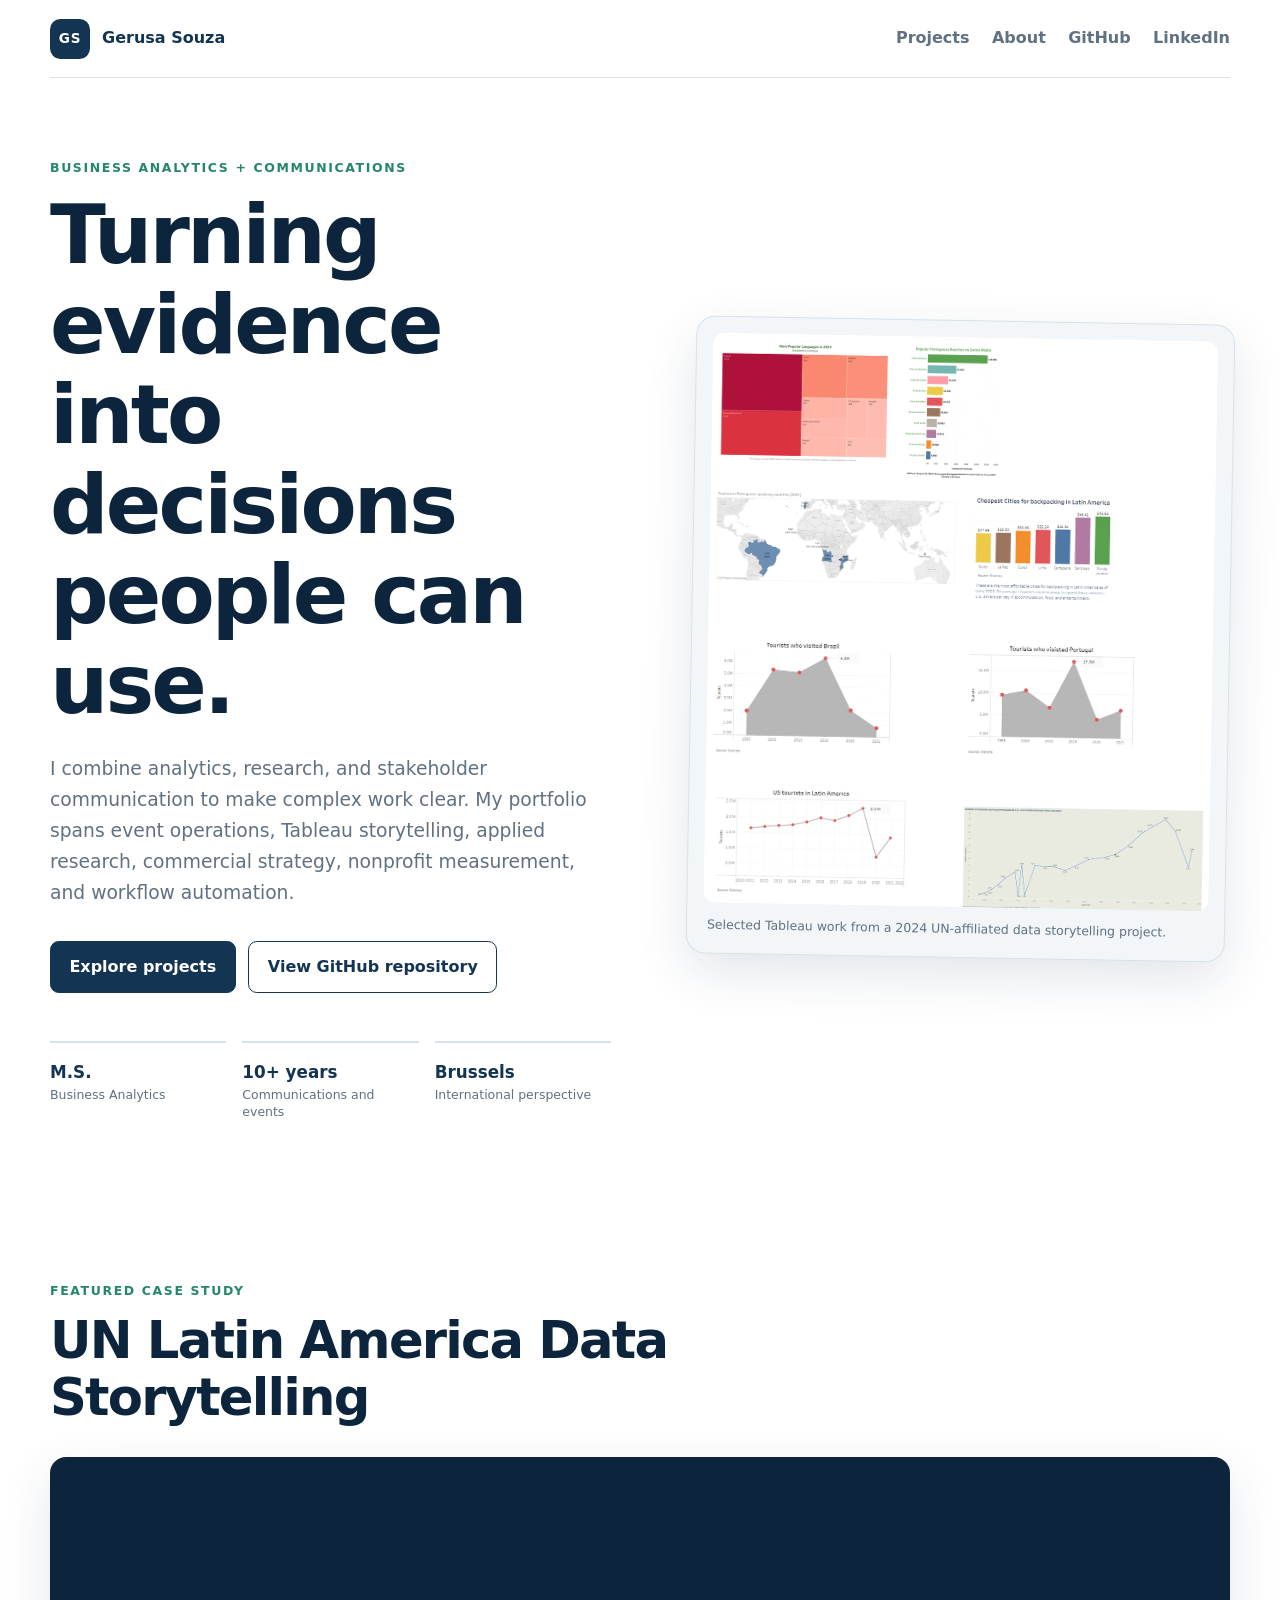
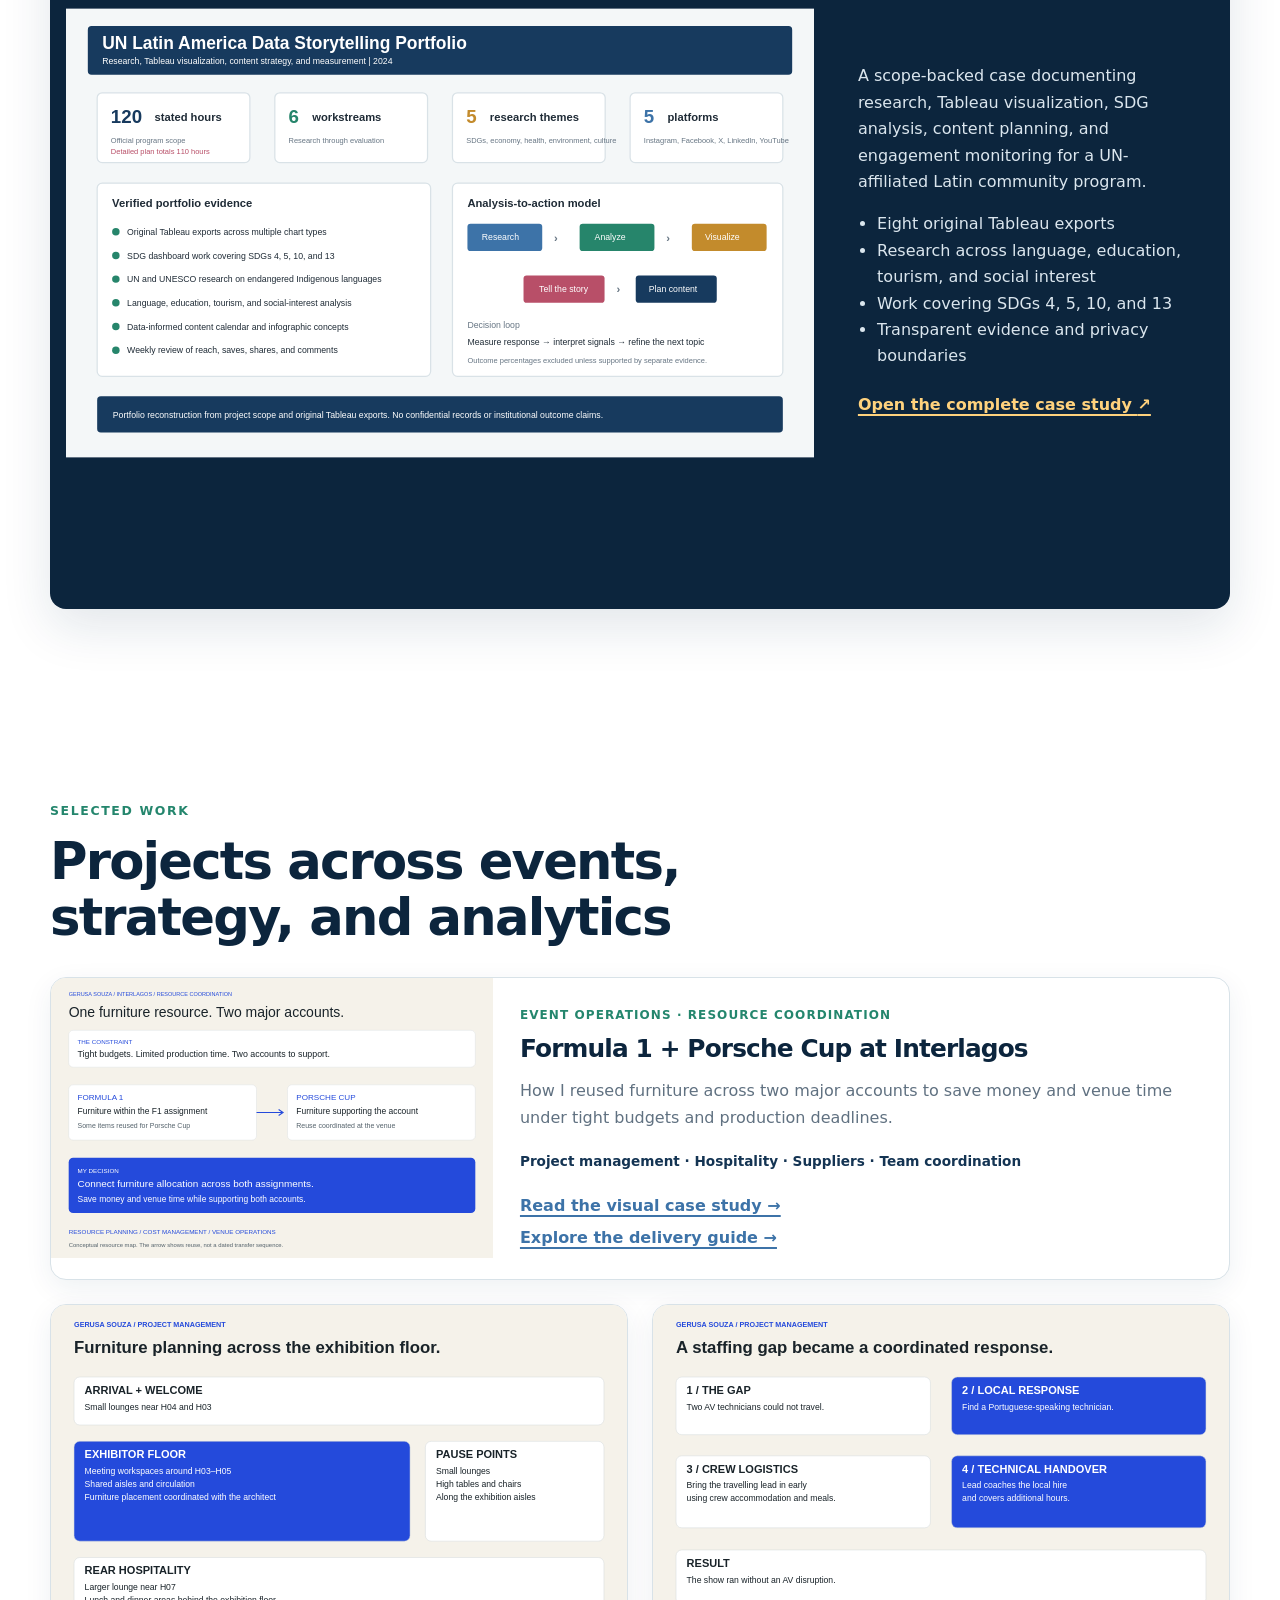
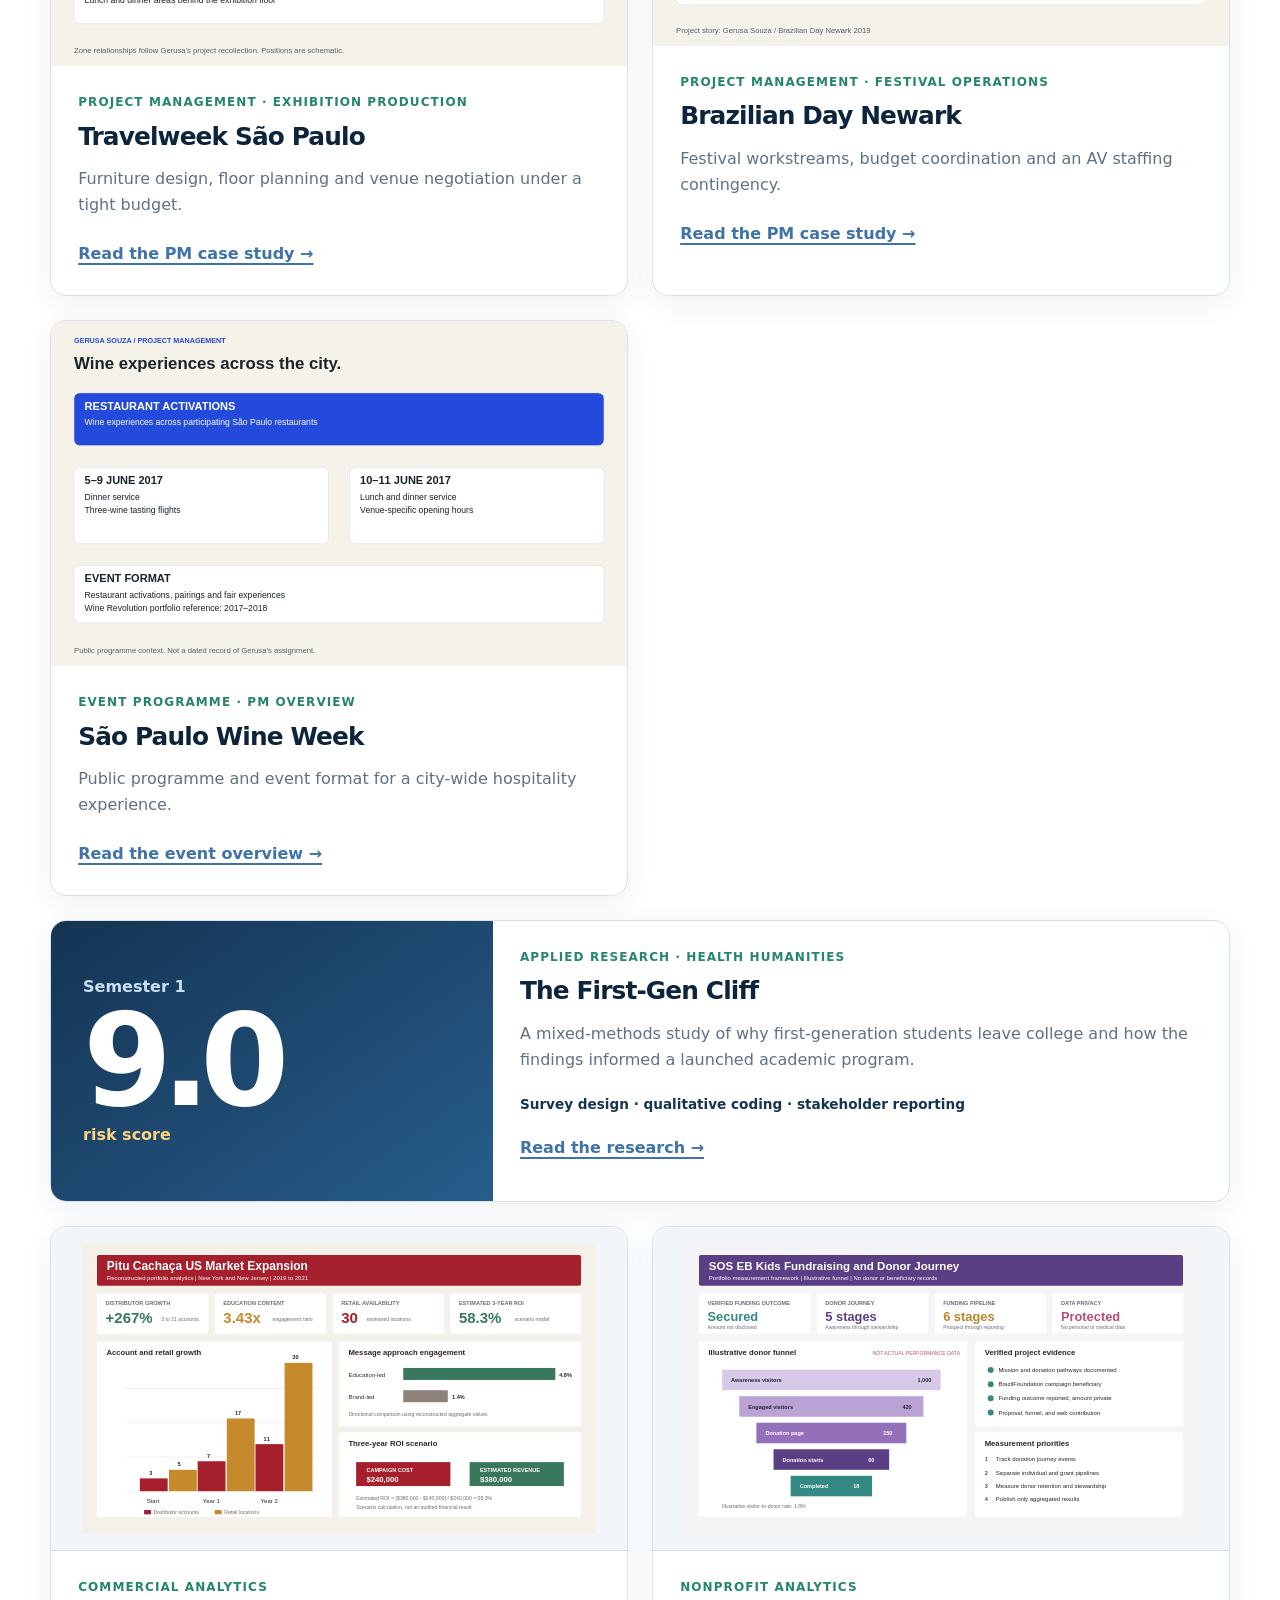
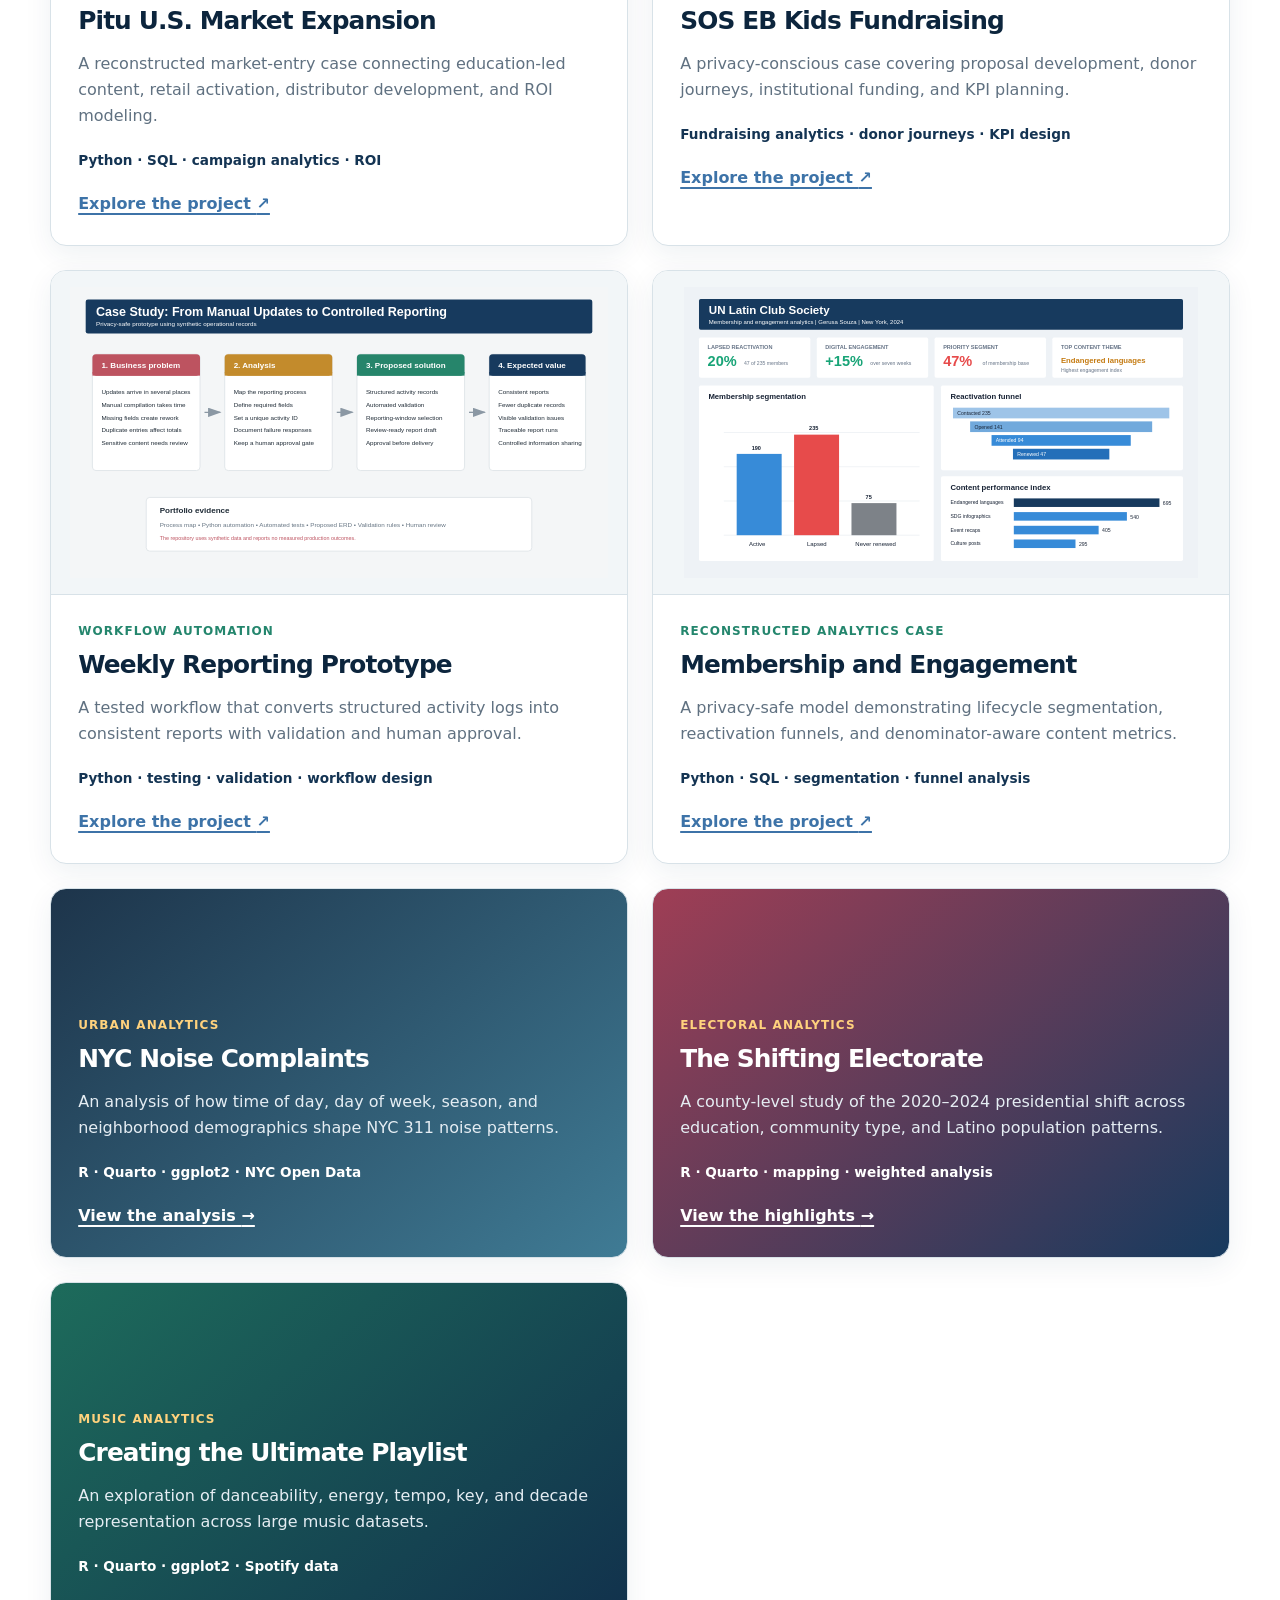
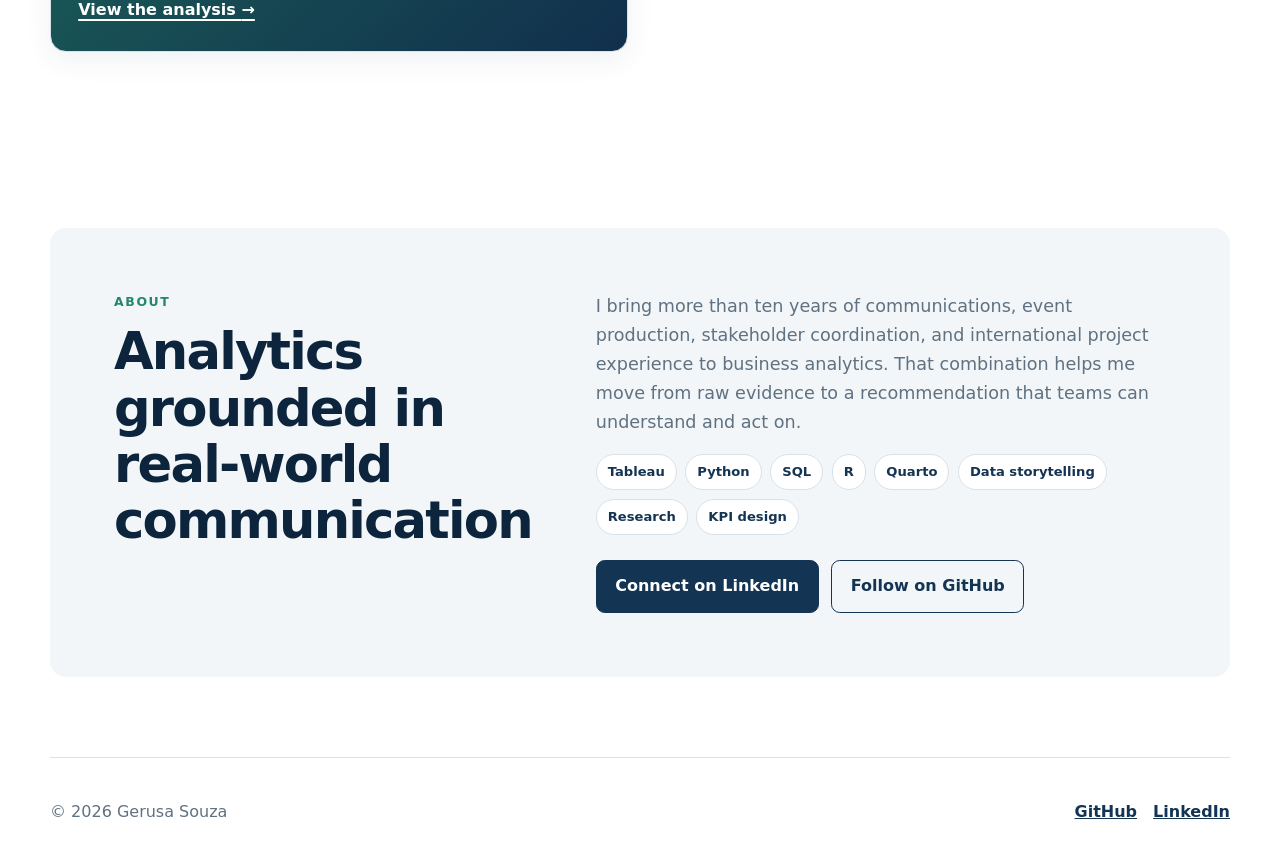
==== index.html @ 65557975 "Add Travelweek and Brazilian Day PM cases and Wine Week programme overview" ====
<!doctype html>
<html lang="en">
<head>
  <meta charset="utf-8">
  <meta name="viewport" content="width=device-width, initial-scale=1">
  <title>Gerusa Souza | Business Analytics Portfolio</title>
  <meta name="description" content="Gerusa Souza's portfolio of business analytics, Tableau, research, data storytelling, and workflow automation projects.">
  <meta property="og:type" content="website">
  <meta property="og:title" content="Gerusa Souza | Business Analytics Portfolio">
  <meta property="og:description" content="Business analytics, Tableau, research, data storytelling, and workflow automation projects.">
  <meta property="og:url" content="https://lamariah.github.io/STUDIES_AND_RESEARCH/">
  <meta property="og:image" content="https://lamariah.github.io/STUDIES_AND_RESEARCH/projects/un-data-storytelling-content-strategy/assets/tableau-work-gallery.png">
  <meta property="og:image:alt" content="A gallery of Tableau visualizations from Gerusa Souza's portfolio">
  <meta name="twitter:card" content="summary_large_image">
  <meta name="twitter:title" content="Gerusa Souza | Business Analytics Portfolio">
  <meta name="twitter:description" content="Business analytics, Tableau, research, data storytelling, and workflow automation projects.">
  <meta name="twitter:image" content="https://lamariah.github.io/STUDIES_AND_RESEARCH/projects/un-data-storytelling-content-strategy/assets/tableau-work-gallery.png">
  <link rel="canonical" href="https://lamariah.github.io/STUDIES_AND_RESEARCH/">
  <link rel="icon" type="image/svg+xml" href="data:image/svg+xml,%3Csvg xmlns='http://www.w3.org/2000/svg' viewBox='0 0 64 64'%3E%3Crect width='64' height='64' rx='12' fill='%2317395c'/%3E%3Cpath d='M16 43V29h8v14zm12 0V20h8v23zm12 0V12h8v31z' fill='%23f1b24a'/%3E%3C/svg%3E">
  <link rel="stylesheet" href="portfolio.css">
</head>
<body>
  <a class="skip-link" href="#projects">Skip to projects</a>
  <header class="site-header">
    <a class="brand" href="#top" aria-label="Gerusa Souza portfolio home"><span class="brand-mark" aria-hidden="true">GS</span><span>Gerusa Souza</span></a>
    <nav aria-label="Primary navigation">
      <a href="#projects">Projects</a><a href="#about">About</a>
      <a href="https://github.com/LaMariah" target="_blank" rel="noreferrer">GitHub</a>
      <a href="https://www.linkedin.com/in/gms123456/" target="_blank" rel="noreferrer">LinkedIn</a>
    </nav>
  </header>

  <main id="top">
    <section class="hero" aria-labelledby="hero-title">
      <div class="hero-copy">
        <p class="eyebrow">Business analytics + communications</p>
        <h1 id="hero-title">Turning evidence into decisions people can use.</h1>
        <p class="hero-intro">I combine analytics, research, and stakeholder communication to make complex work clear. My portfolio spans event operations, Tableau storytelling, applied research, commercial strategy, nonprofit measurement, and workflow automation.</p>
        <div class="actions">
          <a class="button button-primary" href="#projects">Explore projects</a>
          <a class="button button-secondary" href="https://github.com/LaMariah/STUDIES_AND_RESEARCH" target="_blank" rel="noreferrer">View GitHub repository</a>
        </div>
        <ul class="quick-facts" aria-label="Professional summary">
          <li><strong>M.S.</strong><span>Business Analytics</span></li>
          <li><strong>10+ years</strong><span>Communications and events</span></li>
          <li><strong>Brussels</strong><span>International perspective</span></li>
        </ul>
      </div>
      <figure class="hero-visual">
        <img src="projects/un-data-storytelling-content-strategy/assets/tableau-work-gallery.png" alt="Gallery of Tableau visualizations covering language, tourism, education, and social media" width="1184" height="1393">
        <figcaption>Selected Tableau work from a 2024 UN-affiliated data storytelling project.</figcaption>
      </figure>
    </section>

    <section class="featured" aria-labelledby="featured-title">
      <div class="section-heading"><p class="eyebrow">Featured case study</p><h2 id="featured-title">UN Latin America Data Storytelling</h2></div>
      <div class="featured-grid">
        <img src="projects/un-data-storytelling-content-strategy/assets/project-evidence-dashboard.svg" alt="Evidence dashboard for the UN Latin America data storytelling portfolio" width="1200" height="720">
        <div class="featured-copy">
          <p>A scope-backed case documenting research, Tableau visualization, SDG analysis, content planning, and engagement monitoring for a UN-affiliated Latin community program.</p>
          <ul><li>Eight original Tableau exports</li><li>Research across language, education, tourism, and social interest</li><li>Work covering SDGs 4, 5, 10, and 13</li><li>Transparent evidence and privacy boundaries</li></ul>
          <a class="text-link" href="https://github.com/LaMariah/STUDIES_AND_RESEARCH/tree/main/projects/un-data-storytelling-content-strategy" target="_blank" rel="noreferrer">Open the complete case study <span aria-hidden="true">↗</span></a>
        </div>
      </div>
    </section>

    <section id="projects" class="projects" aria-labelledby="projects-title">
      <div class="section-heading"><p class="eyebrow">Selected work</p><h2 id="projects-title">Projects across events, strategy, and analytics</h2></div>
      <div class="project-grid">
        <article class="project-card project-card-wide">
          <a href="projects/interlagos-event-operations/" aria-label="Read the Interlagos Formula 1 and Porsche Cup case study"><img style="display:block;width:100%;height:auto" src="projects/interlagos-event-operations/visuals/04-furniture-reuse.svg" alt="Furniture reuse across Formula 1 and Porsche Cup accounts" width="1200" height="760" loading="lazy"></a>
          <div class="project-content"><p class="project-type">Event operations · Resource coordination</p><h3>Formula 1 + Porsche Cup at Interlagos</h3><p>How I reused furniture across two major accounts to save money and venue time under tight budgets and production deadlines.</p><p class="project-tools">Project management · Hospitality · Suppliers · Team coordination</p><a class="text-link" href="projects/interlagos-event-operations/">Read the visual case study →</a><br><a class="text-link" href="projects/interlagos-event-operations/resources.html">Explore the delivery guide →</a></div>
        </article>

<article class="project-card"><a href="projects/travelweek-sao-paulo/"><img style="display:block;width:100%;height:auto" src="projects/travelweek-sao-paulo/visuals/floor-zones.svg" alt="Travelweek São Paulo project overview" width="1200" height="800" loading="lazy"></a><div class="project-content"><p class="project-type">Project management · Exhibition production</p><h3>Travelweek São Paulo</h3><p>Furniture design, floor planning and venue negotiation under a tight budget.</p><a class="text-link" href="projects/travelweek-sao-paulo/">Read the PM case study →</a></div></article><article class="project-card"><a href="projects/brazilian-day-newark/"><img style="display:block;width:100%;height:auto" src="projects/brazilian-day-newark/visuals/av-contingency.svg" alt="Brazilian Day Newark project overview" width="1200" height="800" loading="lazy"></a><div class="project-content"><p class="project-type">Project management · Festival operations</p><h3>Brazilian Day Newark</h3><p>Festival workstreams, budget coordination and an AV staffing contingency.</p><a class="text-link" href="projects/brazilian-day-newark/">Read the PM case study →</a></div></article><article class="project-card"><a href="projects/sao-paulo-wine-week/"><img style="display:block;width:100%;height:auto" src="projects/sao-paulo-wine-week/visuals/programme.svg" alt="São Paulo Wine Week project overview" width="1200" height="800" loading="lazy"></a><div class="project-content"><p class="project-type">Event programme · PM overview</p><h3>São Paulo Wine Week</h3><p>Public programme and event format for a city-wide hospitality experience.</p><a class="text-link" href="projects/sao-paulo-wine-week/">Read the event overview →</a></div></article>
        <article class="project-card project-card-wide">
          <div class="project-visual visual-first-gen" aria-hidden="true"><span>Semester 1</span><strong>9.0</strong><small>risk score</small></div>
          <div class="project-content"><p class="project-type">Applied research · Health humanities</p><h3>The First-Gen Cliff</h3><p>A mixed-methods study of why first-generation students leave college and how the findings informed a launched academic program.</p><p class="project-tools">Survey design · qualitative coding · stakeholder reporting</p><a class="text-link" href="laguardia.html">Read the research <span aria-hidden="true">→</span></a></div>
        </article>

        <article class="project-card">
          <img src="projects/pitu-market-expansion-analytics/assets/pitu-market-expansion-dashboard.svg" alt="Pitu market expansion analytics dashboard" width="1200" height="680" loading="lazy">
          <div class="project-content"><p class="project-type">Commercial analytics</p><h3>Pitu U.S. Market Expansion</h3><p>A reconstructed market-entry case connecting education-led content, retail activation, distributor development, and ROI modeling.</p><p class="project-tools">Python · SQL · campaign analytics · ROI</p><a class="text-link" href="https://github.com/LaMariah/STUDIES_AND_RESEARCH/tree/main/projects/pitu-market-expansion-analytics" target="_blank" rel="noreferrer">Explore the project <span aria-hidden="true">↗</span></a></div>
        </article>

        <article class="project-card">
          <img src="projects/sos-eb-kids-fundraising-analytics/assets/sos-eb-kids-fundraising-dashboard.svg" alt="SOS EB Kids fundraising and donor journey dashboard" width="1200" height="680" loading="lazy">
          <div class="project-content"><p class="project-type">Nonprofit analytics</p><h3>SOS EB Kids Fundraising</h3><p>A privacy-conscious case covering proposal development, donor journeys, institutional funding, and KPI planning.</p><p class="project-tools">Fundraising analytics · donor journeys · KPI design</p><a class="text-link" href="https://github.com/LaMariah/STUDIES_AND_RESEARCH/tree/main/projects/sos-eb-kids-fundraising-analytics" target="_blank" rel="noreferrer">Explore the project <span aria-hidden="true">↗</span></a></div>
        </article>

        <article class="project-card">
          <img src="projects/weekly-report-automation/assets/case-study-overview.svg" alt="Weekly reporting automation case study overview" width="1200" height="650" loading="lazy">
          <div class="project-content"><p class="project-type">Workflow automation</p><h3>Weekly Reporting Prototype</h3><p>A tested workflow that converts structured activity logs into consistent reports with validation and human approval.</p><p class="project-tools">Python · testing · validation · workflow design</p><a class="text-link" href="https://github.com/LaMariah/STUDIES_AND_RESEARCH/tree/main/projects/weekly-report-automation" target="_blank" rel="noreferrer">Explore the project <span aria-hidden="true">↗</span></a></div>
        </article>

        <article class="project-card">
          <img src="projects/un-membership-analytics/assets/un-membership-dashboard.svg" alt="Illustrative UN Latin Club membership and engagement dashboard" width="1200" height="680" loading="lazy">
          <div class="project-content"><p class="project-type">Reconstructed analytics case</p><h3>Membership and Engagement</h3><p>A privacy-safe model demonstrating lifecycle segmentation, reactivation funnels, and denominator-aware content metrics.</p><p class="project-tools">Python · SQL · segmentation · funnel analysis</p><a class="text-link" href="https://github.com/LaMariah/STUDIES_AND_RESEARCH/tree/main/projects/un-membership-analytics" target="_blank" rel="noreferrer">Explore the project <span aria-hidden="true">↗</span></a></div>
        </article>

        <article class="project-card project-card-text visual-noise"><div class="project-content"><p class="project-type">Urban analytics</p><h3>NYC Noise Complaints</h3><p>An analysis of how time of day, day of week, season, and neighborhood demographics shape NYC 311 noise patterns.</p><p class="project-tools">R · Quarto · ggplot2 · NYC Open Data</p><a class="text-link" href="finalprojectpresent.html">View the analysis <span aria-hidden="true">→</span></a></div></article>
        <article class="project-card project-card-text visual-election"><div class="project-content"><p class="project-type">Electoral analytics</p><h3>The Shifting Electorate</h3><p>A county-level study of the 2020–2024 presidential shift across education, community type, and Latino population patterns.</p><p class="project-tools">R · Quarto · mapping · weighted analysis</p><a class="text-link" href="mp04_highlights.html">View the highlights <span aria-hidden="true">→</span></a></div></article>
        <article class="project-card project-card-text visual-playlist"><div class="project-content"><p class="project-type">Music analytics</p><h3>Creating the Ultimate Playlist</h3><p>An exploration of danceability, energy, tempo, key, and decade representation across large music datasets.</p><p class="project-tools">R · Quarto · ggplot2 · Spotify data</p><a class="text-link" href="mp03.html">View the analysis <span aria-hidden="true">→</span></a></div></article>
      </div>
    </section>

    <section id="about" class="about" aria-labelledby="about-title">
      <div><p class="eyebrow">About</p><h2 id="about-title">Analytics grounded in real-world communication</h2></div>
      <div class="about-copy"><p>I bring more than ten years of communications, event production, stakeholder coordination, and international project experience to business analytics. That combination helps me move from raw evidence to a recommendation that teams can understand and act on.</p><div class="skill-list" aria-label="Core skills"><span>Tableau</span><span>Python</span><span>SQL</span><span>R</span><span>Quarto</span><span>Data storytelling</span><span>Research</span><span>KPI design</span></div><div class="actions"><a class="button button-primary" href="https://www.linkedin.com/in/gms123456/" target="_blank" rel="noreferrer">Connect on LinkedIn</a><a class="button button-secondary" href="https://github.com/LaMariah" target="_blank" rel="noreferrer">Follow on GitHub</a></div></div>
    </section>
  </main>

  <footer><p>© 2026 Gerusa Souza</p><div><a href="https://github.com/LaMariah" target="_blank" rel="noreferrer">GitHub</a><a href="https://www.linkedin.com/in/gms123456/" target="_blank" rel="noreferrer">LinkedIn</a></div></footer>
</body>
</html>
---- portfolio.css ----
:root{--navy:#143453;--navy-deep:#0c253d;--blue:#3d73a8;--teal:#24866d;--gold:#d39a32;--ink:#182633;--muted:#607181;--line:#d8e2e8;--surface:#f2f6f8;--white:#fff;--shadow:0 18px 50px rgba(20,52,83,.12)}
*{box-sizing:border-box}html{scroll-behavior:smooth}body{margin:0;background:var(--white);color:var(--ink);font-family:Inter,ui-sans-serif,system-ui,-apple-system,BlinkMacSystemFont,"Segoe UI",sans-serif;font-size:16px;line-height:1.65}a{color:inherit}img{display:block;max-width:100%}.skip-link{position:absolute;left:1rem;top:-4rem;z-index:20;padding:.7rem 1rem;background:var(--white);color:var(--navy);border-radius:.4rem}.skip-link:focus{top:1rem}
.site-header{width:min(1180px,calc(100% - 2rem));margin:0 auto;min-height:78px;display:flex;align-items:center;justify-content:space-between;gap:2rem;border-bottom:1px solid var(--line)}.brand{display:inline-flex;align-items:center;gap:.75rem;font-weight:800;text-decoration:none;color:var(--navy)}.brand-mark{display:grid;place-items:center;width:2.5rem;height:2.5rem;border-radius:.65rem;background:var(--navy);color:var(--white);font-size:.85rem;letter-spacing:.06em}nav{display:flex;align-items:center;gap:1.4rem}nav a{color:var(--muted);font-weight:650;text-decoration:none}nav a:hover,nav a:focus-visible{color:var(--navy)}
main{overflow:hidden}.hero,.featured,.projects,.about,footer{width:min(1180px,calc(100% - 2rem));margin-inline:auto}.hero{min-height:680px;padding:5rem 0 4rem;display:grid;grid-template-columns:1.02fr .98fr;gap:5rem;align-items:center}.eyebrow{margin:0 0 .7rem;color:var(--teal);font-size:.78rem;font-weight:800;letter-spacing:.13em;text-transform:uppercase}h1,h2,h3{margin-top:0;color:var(--navy-deep);line-height:1.1;letter-spacing:-.035em}h1{max-width:760px;margin-bottom:1.5rem;font-size:clamp(3rem,6.4vw,5.8rem)}h2{margin-bottom:1rem;font-size:clamp(2.2rem,4vw,3.7rem)}h3{margin-bottom:.8rem;font-size:1.55rem}.hero-intro{max-width:650px;margin:0 0 2rem;color:var(--muted);font-size:1.17rem}.actions{display:flex;flex-wrap:wrap;gap:.8rem;margin-top:1.6rem}.button{display:inline-flex;min-height:46px;align-items:center;justify-content:center;padding:.75rem 1.15rem;border:1px solid var(--navy);border-radius:.55rem;font-weight:750;text-decoration:none;transition:transform 160ms ease,background 160ms ease,color 160ms ease,box-shadow 160ms ease}.button:hover{transform:translateY(-2px);box-shadow:0 8px 22px rgba(20,52,83,.14)}.button:focus-visible,.text-link:focus-visible,nav a:focus-visible,.brand:focus-visible{outline:3px solid rgba(61,115,168,.38);outline-offset:3px}.button-primary{background:var(--navy);color:var(--white)}.button-primary:hover{background:var(--navy-deep)}.button-secondary{color:var(--navy);background:transparent}.button-secondary:hover{background:var(--surface)}
.quick-facts{display:grid;grid-template-columns:repeat(3,1fr);gap:1rem;margin:3rem 0 0;padding:0;list-style:none}.quick-facts li{padding-top:1rem;border-top:2px solid var(--line)}.quick-facts strong,.quick-facts span{display:block}.quick-facts strong{color:var(--navy);font-size:1.05rem}.quick-facts span{color:var(--muted);font-size:.78rem;line-height:1.35}.hero-visual{position:relative;margin:0;padding:1rem;background:var(--surface);border:1px solid var(--line);border-radius:1.2rem;box-shadow:var(--shadow);transform:rotate(1deg)}.hero-visual img{width:100%;max-height:570px;object-fit:cover;object-position:top;border-radius:.75rem}.hero-visual figcaption{padding:.75rem .25rem .1rem;color:var(--muted);font-size:.78rem}
.featured{padding:6rem 0}.section-heading{max-width:760px;margin-bottom:2rem}.featured-grid{display:grid;grid-template-columns:1.35fr .65fr;gap:2.5rem;align-items:center;padding:1rem;border-radius:1rem;background:var(--navy-deep);color:var(--white);box-shadow:var(--shadow)}.featured-grid img{width:100%;border-radius:.7rem}.featured-copy{padding:1.5rem 2rem 1.5rem .25rem}.featured-copy p,.featured-copy li{color:#dbe6ee}.featured-copy ul{padding-left:1.2rem}.featured-copy .text-link{color:#ffd27d}
.projects{padding:6rem 0}.project-grid{display:grid;grid-template-columns:repeat(2,minmax(0,1fr));gap:1.5rem}.project-card{min-width:0;overflow:hidden;border:1px solid var(--line);border-radius:1rem;background:var(--white);box-shadow:0 8px 28px rgba(20,52,83,.07);transition:transform 180ms ease,box-shadow 180ms ease}.project-card:hover{transform:translateY(-4px);box-shadow:var(--shadow)}.project-card>img{display:block;width:100%;height:auto;aspect-ratio:16/9;object-fit:contain;object-position:center;padding:1rem;background:var(--surface);border-bottom:1px solid var(--line)}.project-card-wide{grid-column:1/-1;display:grid;grid-template-columns:.75fr 1.25fr}.project-content{padding:1.7rem}.project-content>p:not(.project-type):not(.project-tools){color:var(--muted)}.project-type{margin:0 0 .6rem;color:var(--teal);font-size:.75rem;font-weight:800;letter-spacing:.09em;text-transform:uppercase}.project-tools{margin-top:1.2rem;color:var(--navy);font-size:.85rem;font-weight:700}.text-link{display:inline-block;margin-top:.4rem;color:var(--blue);font-weight:800;text-decoration-thickness:2px;text-underline-offset:.25em}.text-link:hover{color:var(--navy)}.project-visual{min-height:280px;display:flex;flex-direction:column;justify-content:center;padding:2rem}.visual-first-gen{background:linear-gradient(145deg,var(--navy),#275d8c);color:var(--white)}.visual-first-gen span{color:#c9e0f1;font-weight:750}.visual-first-gen strong{font-size:clamp(4.5rem,10vw,8rem);line-height:.95;letter-spacing:-.08em}.visual-first-gen small{color:#ffd27d;font-size:1rem;font-weight:750}.project-card-text{min-height:370px;display:flex;align-items:flex-end;color:var(--white)}.project-card-text h3,.project-card-text .project-tools,.project-card-text .text-link{color:var(--white)}.project-card-text .project-content>p:not(.project-type):not(.project-tools){color:#e5edf3}.project-card-text .project-type{color:#ffd27d}.visual-noise{background:linear-gradient(140deg,rgba(12,37,61,.93),rgba(37,105,134,.88)),url('election_animation.gif') center/cover}.visual-election{background:linear-gradient(140deg,#9f3e55,#173a5e)}.visual-playlist{background:linear-gradient(140deg,#1d6b5b,#112f4c)}
.about{margin-top:5rem;margin-bottom:5rem;padding:4rem;display:grid;grid-template-columns:.8fr 1.2fr;gap:4rem;border-radius:1rem;background:var(--surface)}.about-copy>p{margin-top:0;color:var(--muted);font-size:1.1rem}.skill-list{display:flex;flex-wrap:wrap;gap:.55rem}.skill-list span{padding:.38rem .68rem;border:1px solid var(--line);border-radius:999px;background:var(--white);color:var(--navy);font-size:.82rem;font-weight:750}footer{min-height:110px;display:flex;align-items:center;justify-content:space-between;gap:1rem;border-top:1px solid var(--line);color:var(--muted)}footer div{display:flex;gap:1rem}footer a{color:var(--navy);font-weight:700}
@media(max-width:900px){nav a:nth-child(-n+2){display:none}.hero{grid-template-columns:1fr;gap:2.5rem;padding-top:3.5rem}.hero-visual{max-width:680px;transform:none}.featured-grid{grid-template-columns:1fr}.featured-copy{padding:.5rem 1rem 1.5rem}.about{grid-template-columns:1fr;gap:1.5rem;padding:2.5rem}}
@media(max-width:680px){.site-header{min-height:68px}.brand>span:last-child{display:none}nav{gap:.9rem}h1{font-size:clamp(2.75rem,15vw,4.4rem)}.hero{min-height:auto;padding-bottom:2rem}.quick-facts{grid-template-columns:1fr}.hero-visual img{max-height:460px}.featured,.projects{padding-block:4rem}.project-grid{grid-template-columns:1fr}.project-card-wide{grid-column:auto;grid-template-columns:1fr}.project-visual{min-height:230px}.about{margin-top:3rem;padding:2rem 1.25rem}footer{align-items:flex-start;flex-direction:column;justify-content:center;padding-block:1.5rem}}
@media(prefers-reduced-motion:reduce){html{scroll-behavior:auto}*,*::before,*::after{transition-duration:.01ms!important}}
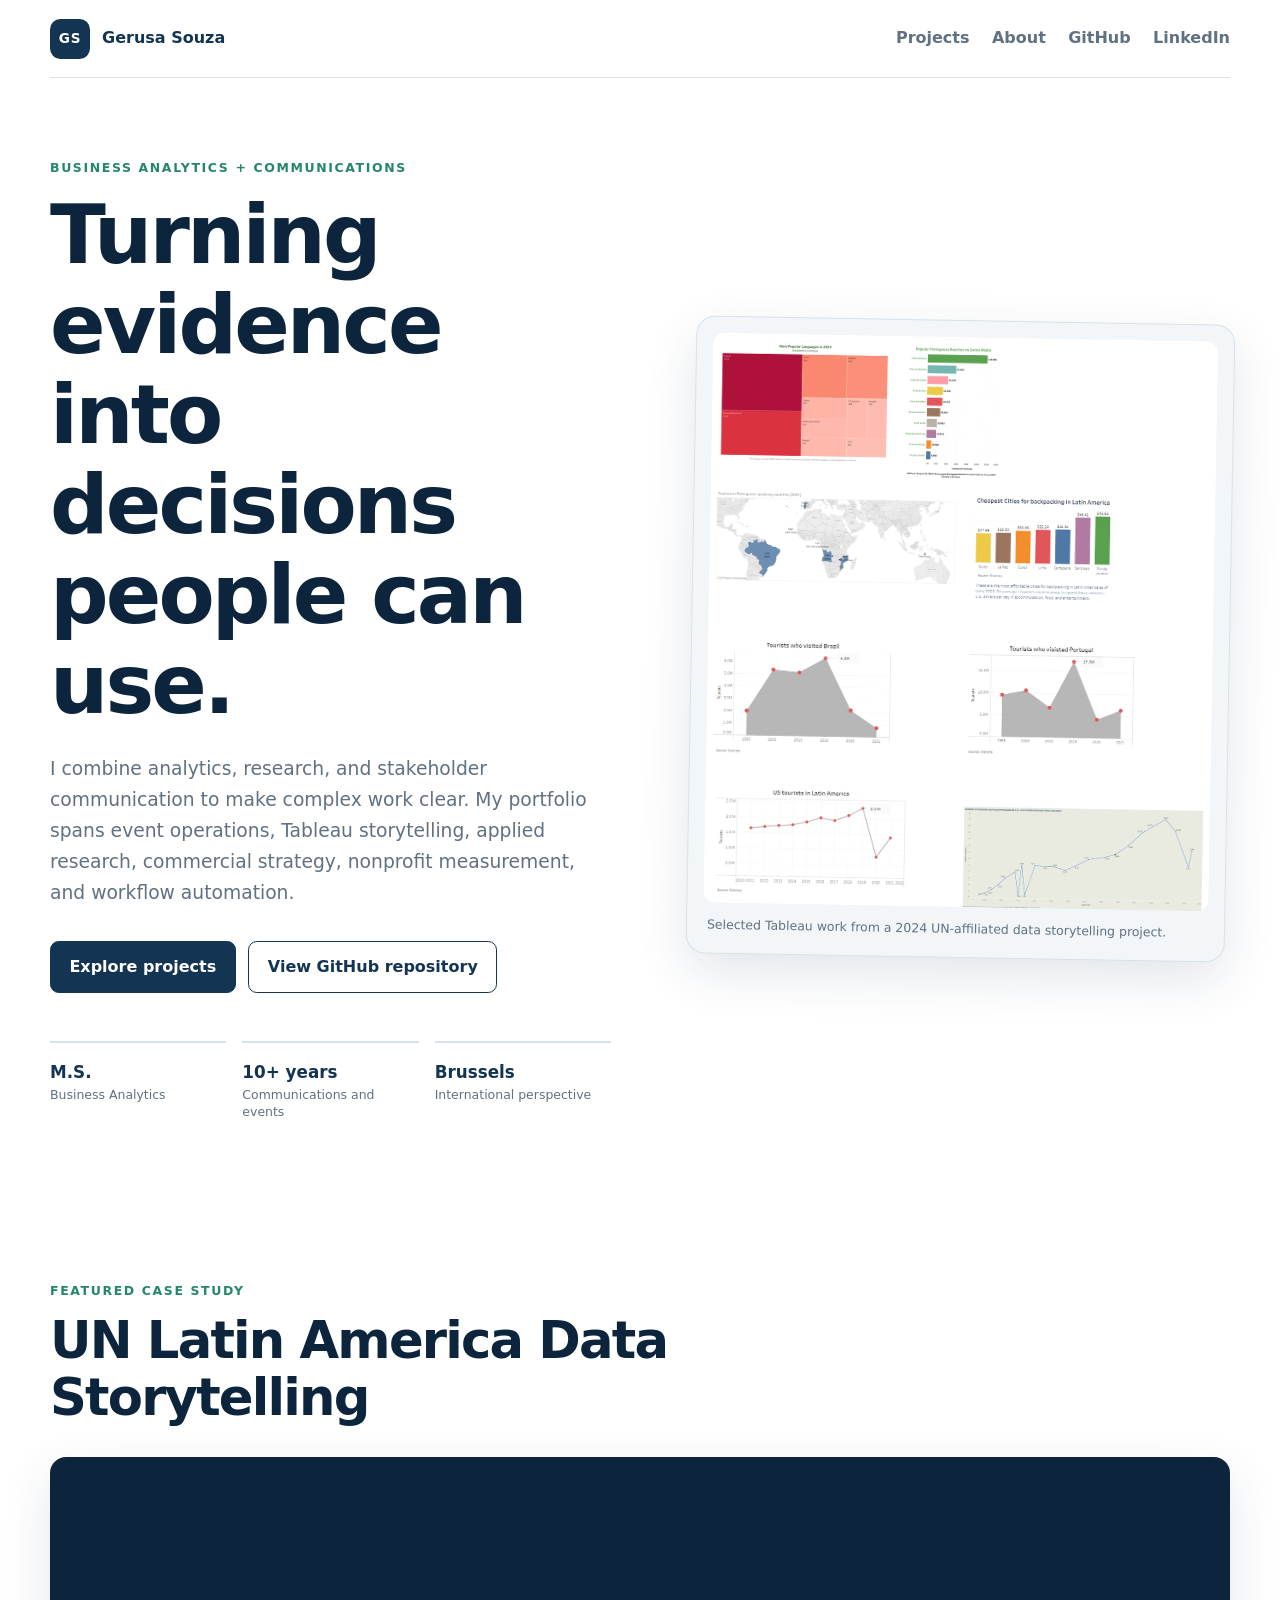
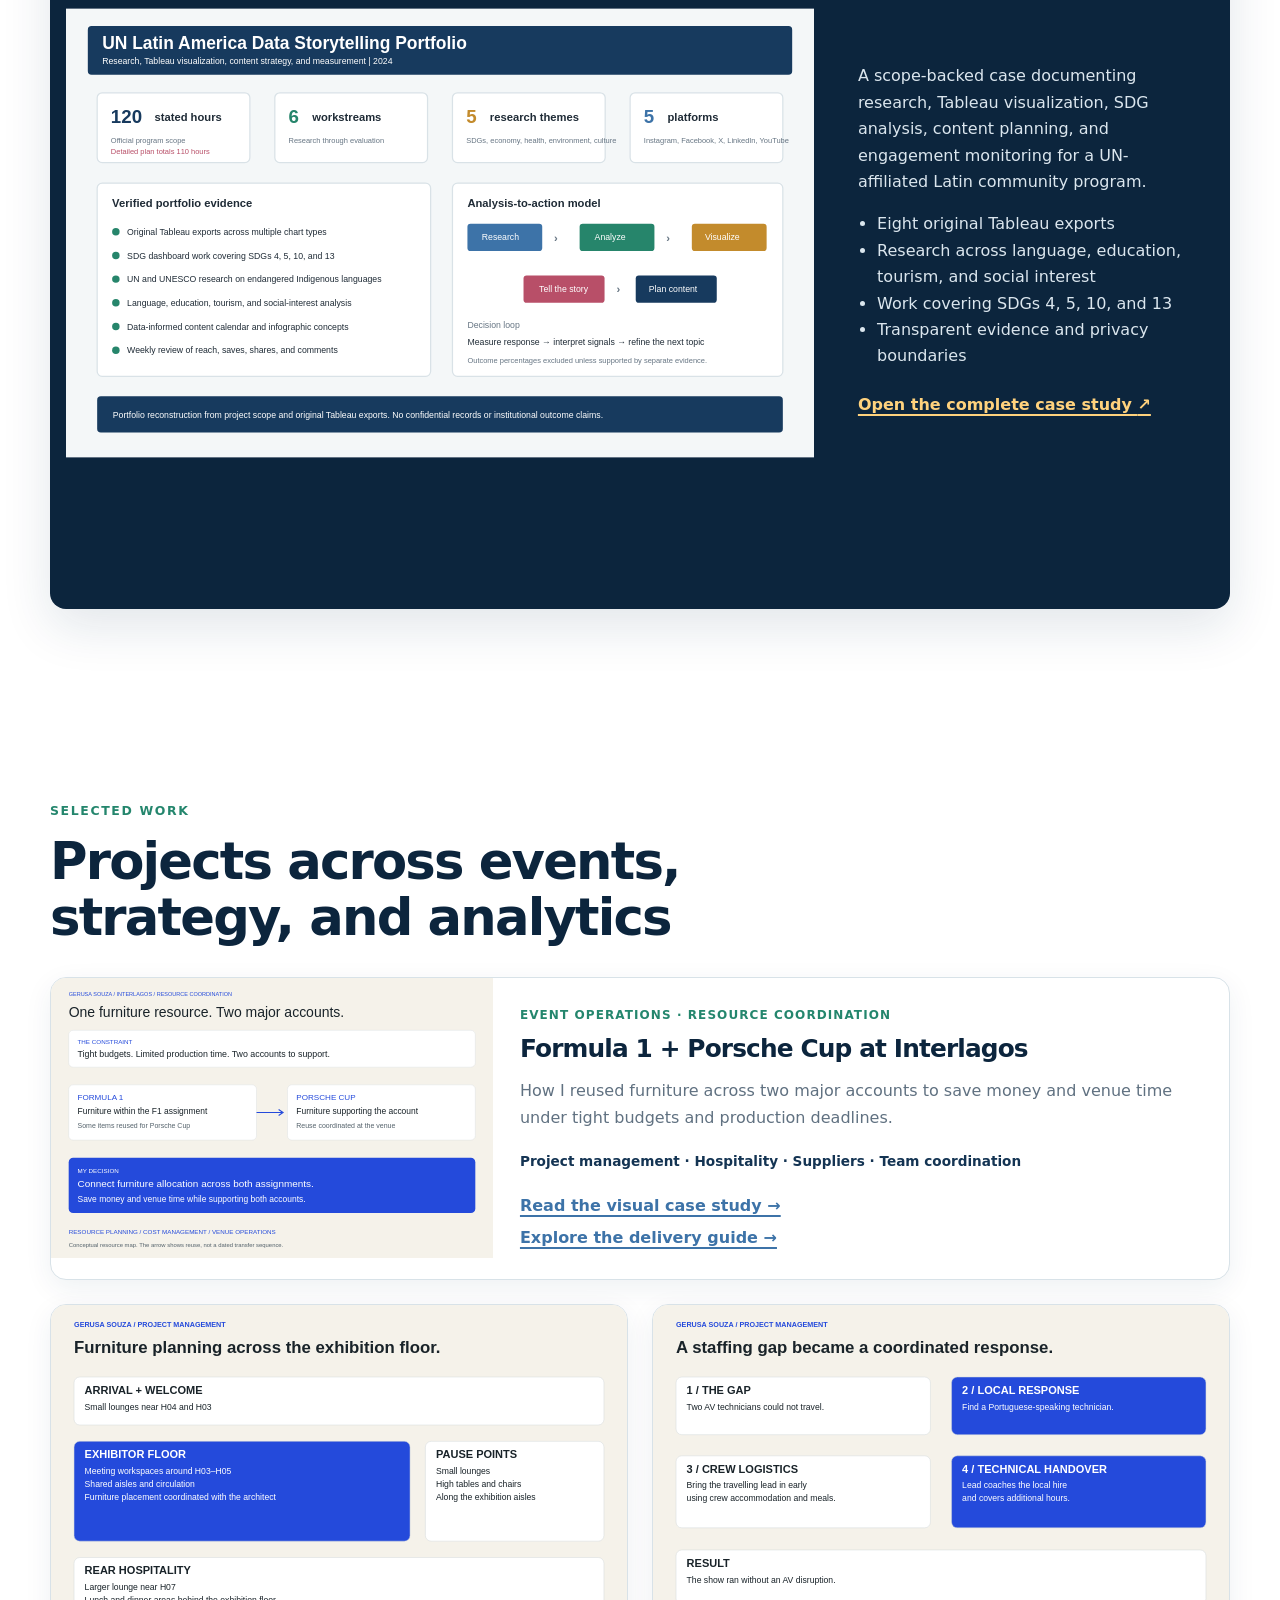
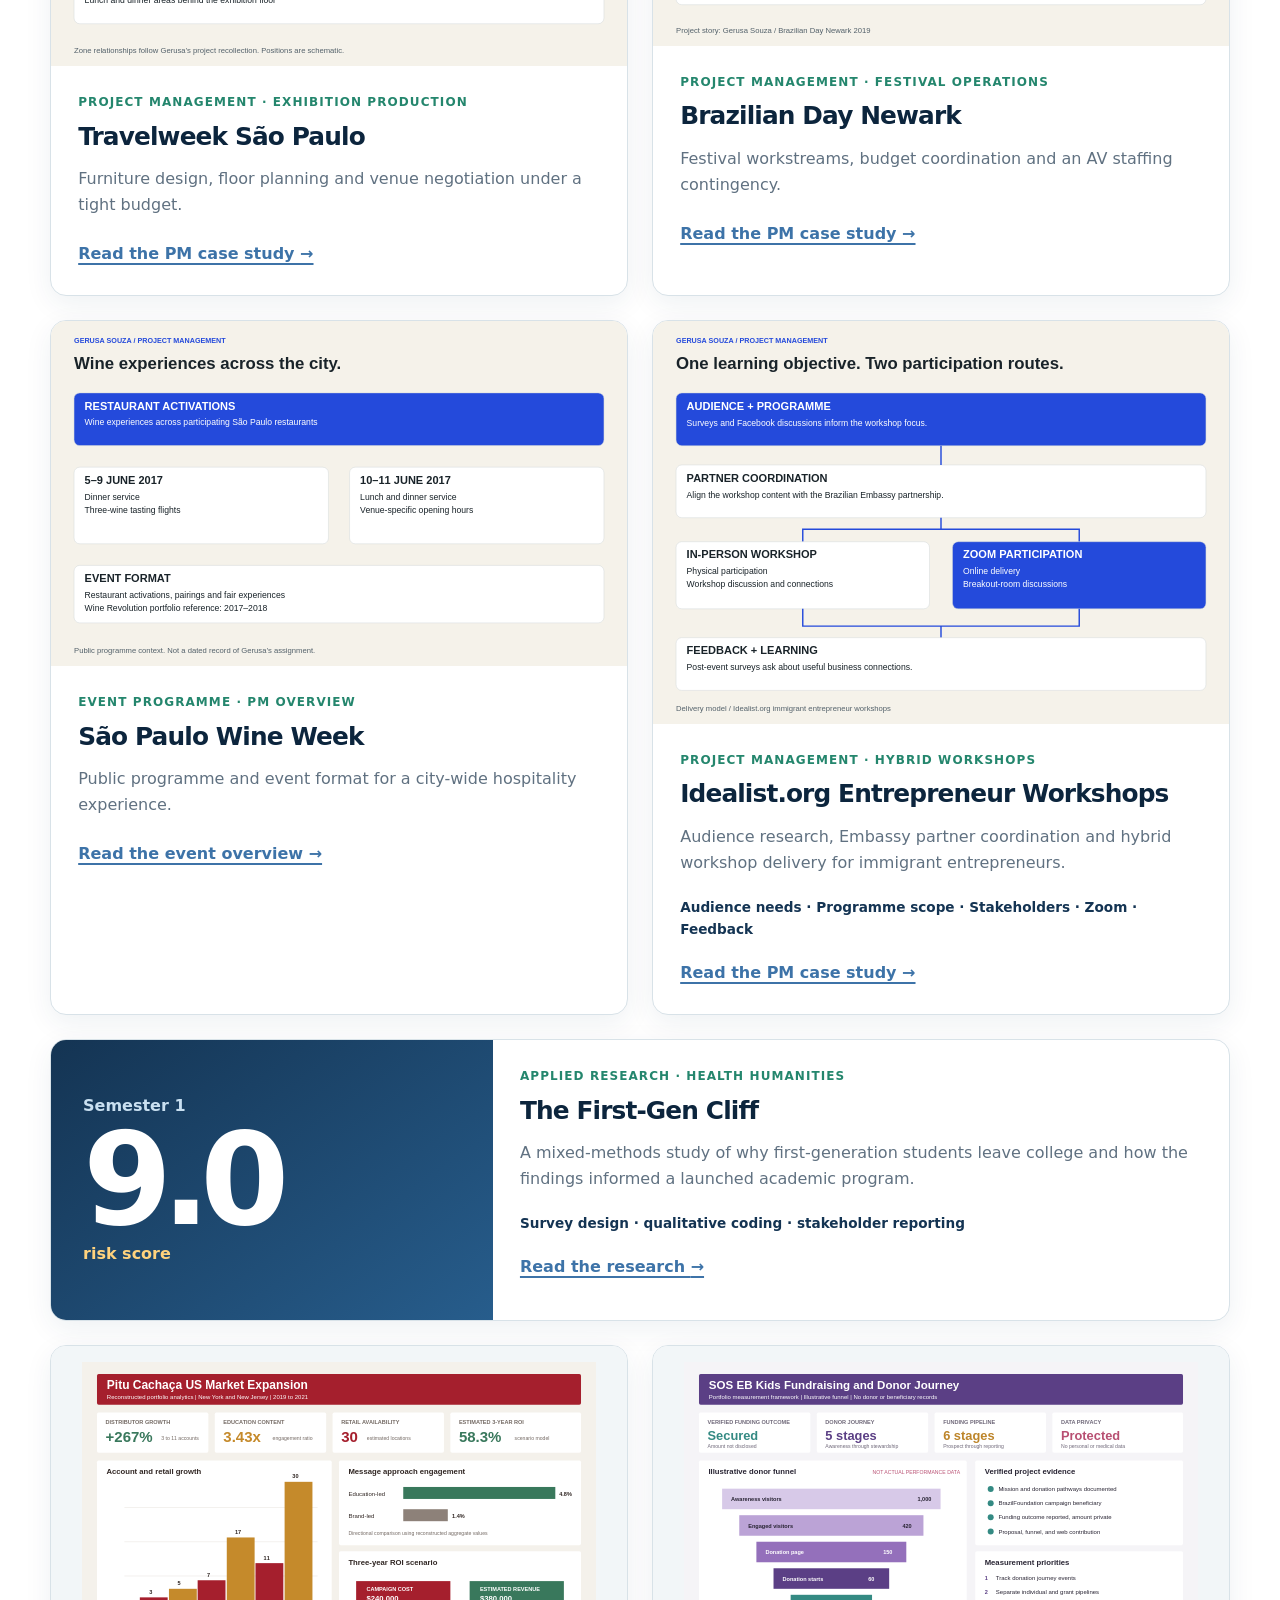
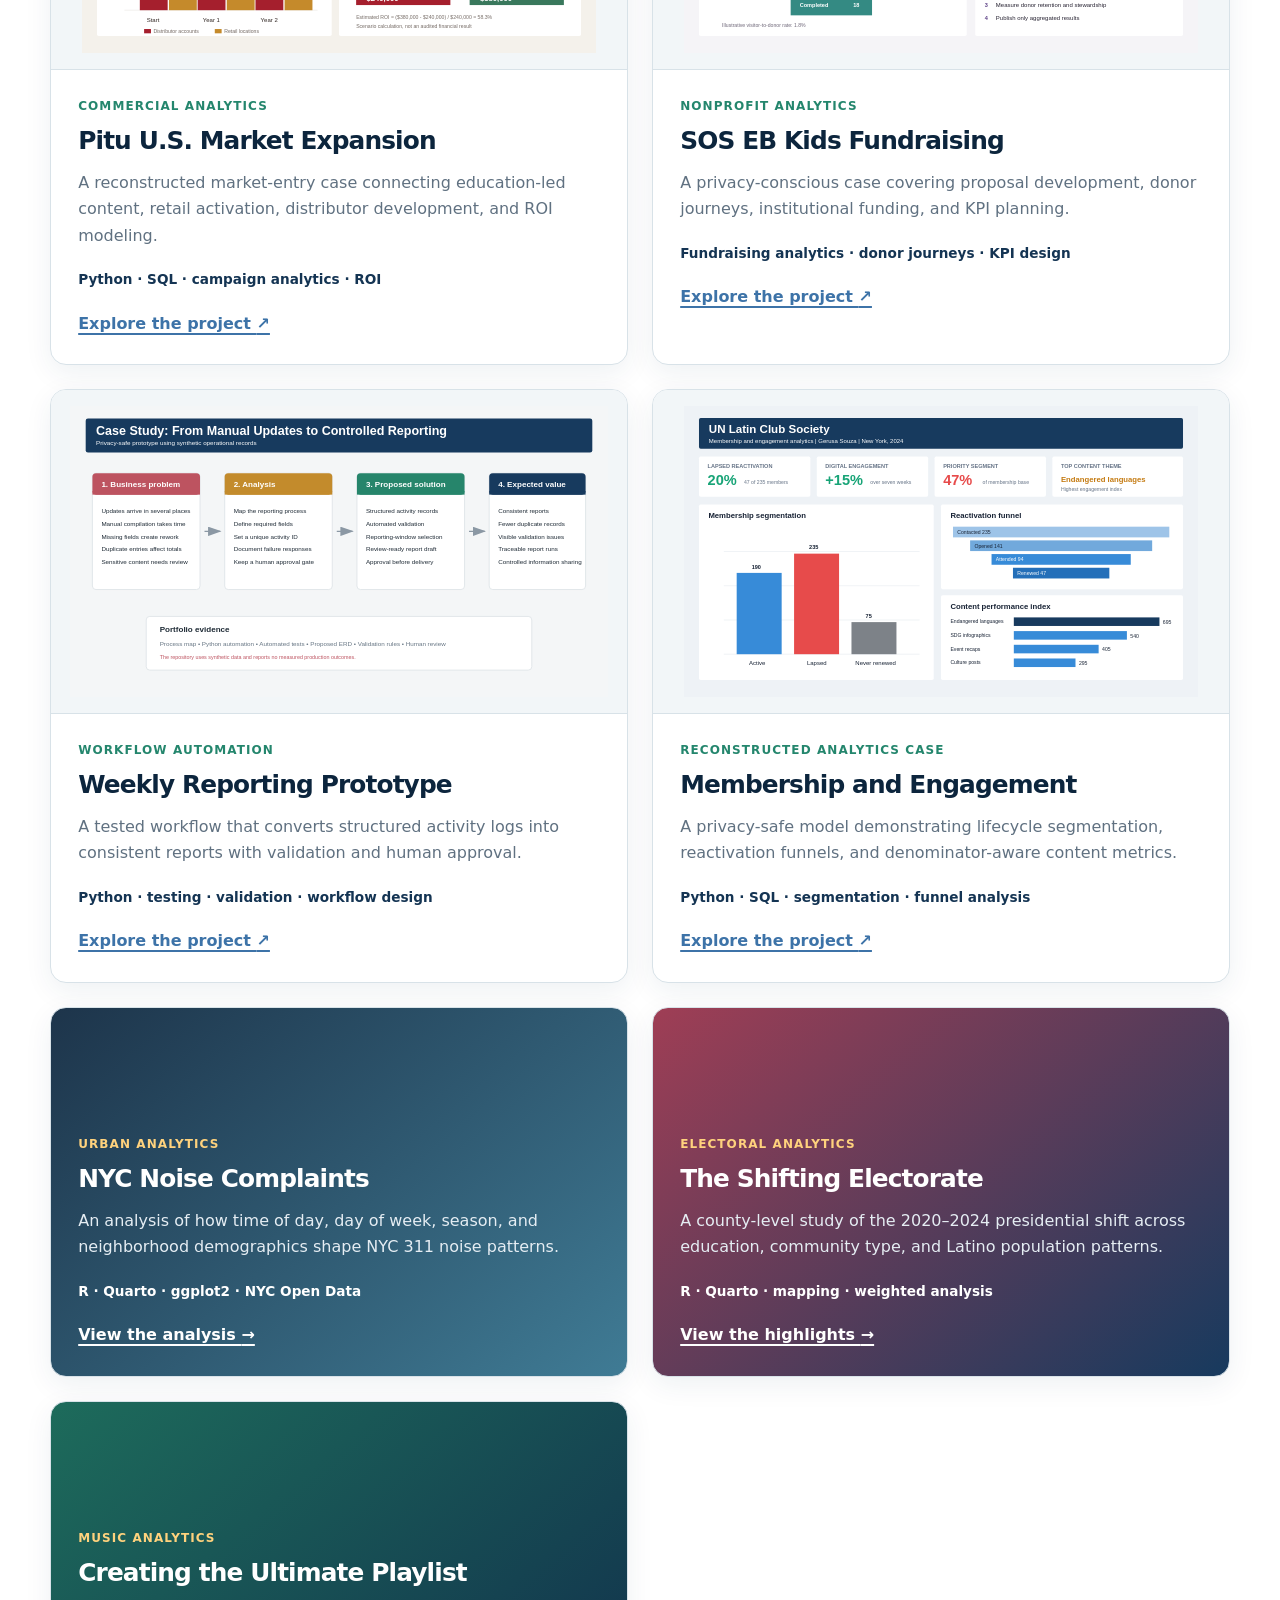
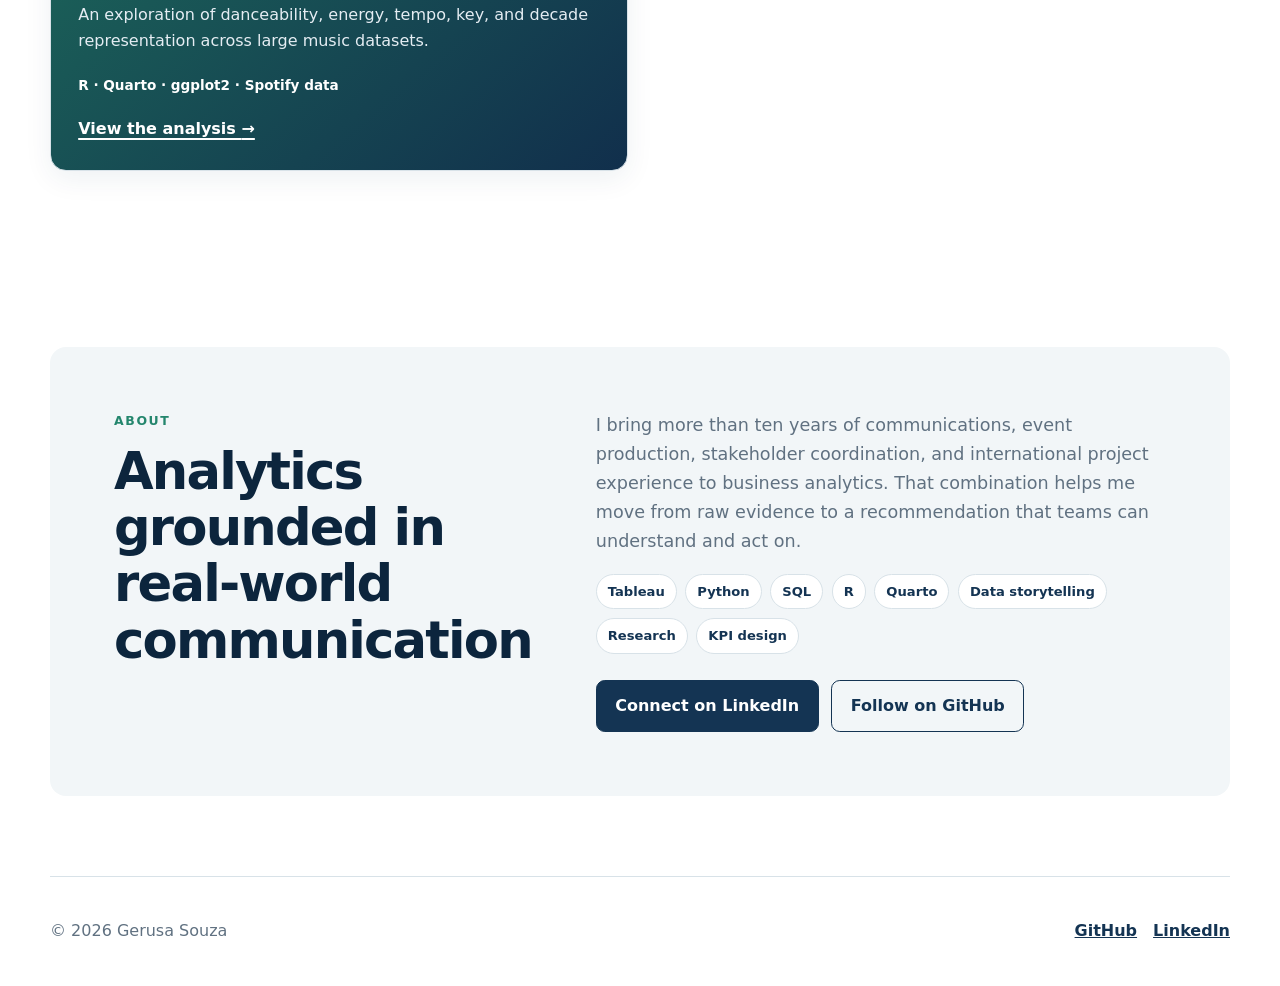
==== commit cf84d1a3: "Add Idealist hybrid workshop project management case study" ====
--- a/index.html
+++ b/index.html
@@ -73,6 +73,12 @@
         </article>
 
 <article class="project-card"><a href="projects/travelweek-sao-paulo/"><img style="display:block;width:100%;height:auto" src="projects/travelweek-sao-paulo/visuals/floor-zones.svg" alt="Travelweek São Paulo project overview" width="1200" height="800" loading="lazy"></a><div class="project-content"><p class="project-type">Project management · Exhibition production</p><h3>Travelweek São Paulo</h3><p>Furniture design, floor planning and venue negotiation under a tight budget.</p><a class="text-link" href="projects/travelweek-sao-paulo/">Read the PM case study →</a></div></article><article class="project-card"><a href="projects/brazilian-day-newark/"><img style="display:block;width:100%;height:auto" src="projects/brazilian-day-newark/visuals/av-contingency.svg" alt="Brazilian Day Newark project overview" width="1200" height="800" loading="lazy"></a><div class="project-content"><p class="project-type">Project management · Festival operations</p><h3>Brazilian Day Newark</h3><p>Festival workstreams, budget coordination and an AV staffing contingency.</p><a class="text-link" href="projects/brazilian-day-newark/">Read the PM case study →</a></div></article><article class="project-card"><a href="projects/sao-paulo-wine-week/"><img style="display:block;width:100%;height:auto" src="projects/sao-paulo-wine-week/visuals/programme.svg" alt="São Paulo Wine Week project overview" width="1200" height="800" loading="lazy"></a><div class="project-content"><p class="project-type">Event programme · PM overview</p><h3>São Paulo Wine Week</h3><p>Public programme and event format for a city-wide hospitality experience.</p><a class="text-link" href="projects/sao-paulo-wine-week/">Read the event overview →</a></div></article>
+
+        <article class="project-card">
+          <a href="projects/idealist-hybrid-workshops/"><img style="display:block;width:100%;height:auto" src="projects/idealist-hybrid-workshops/visuals/hybrid-delivery.svg" alt="Idealist workshop model connecting audience research, partners, in-person and Zoom participation, and feedback" width="1200" height="840" loading="lazy"></a>
+          <div class="project-content"><p class="project-type">Project management · Hybrid workshops</p><h3>Idealist.org Entrepreneur Workshops</h3><p>Audience research, Embassy partner coordination and hybrid workshop delivery for immigrant entrepreneurs.</p><p class="project-tools">Audience needs · Programme scope · Stakeholders · Zoom · Feedback</p><a class="text-link" href="projects/idealist-hybrid-workshops/">Read the PM case study →</a></div>
+        </article>
+
         <article class="project-card project-card-wide">
           <div class="project-visual visual-first-gen" aria-hidden="true"><span>Semester 1</span><strong>9.0</strong><small>risk score</small></div>
           <div class="project-content"><p class="project-type">Applied research · Health humanities</p><h3>The First-Gen Cliff</h3><p>A mixed-methods study of why first-generation students leave college and how the findings informed a launched academic program.</p><p class="project-tools">Survey design · qualitative coding · stakeholder reporting</p><a class="text-link" href="laguardia.html">Read the research <span aria-hidden="true">→</span></a></div>
@@ -114,3 +120,4 @@
 </body>
 </html>
 
+
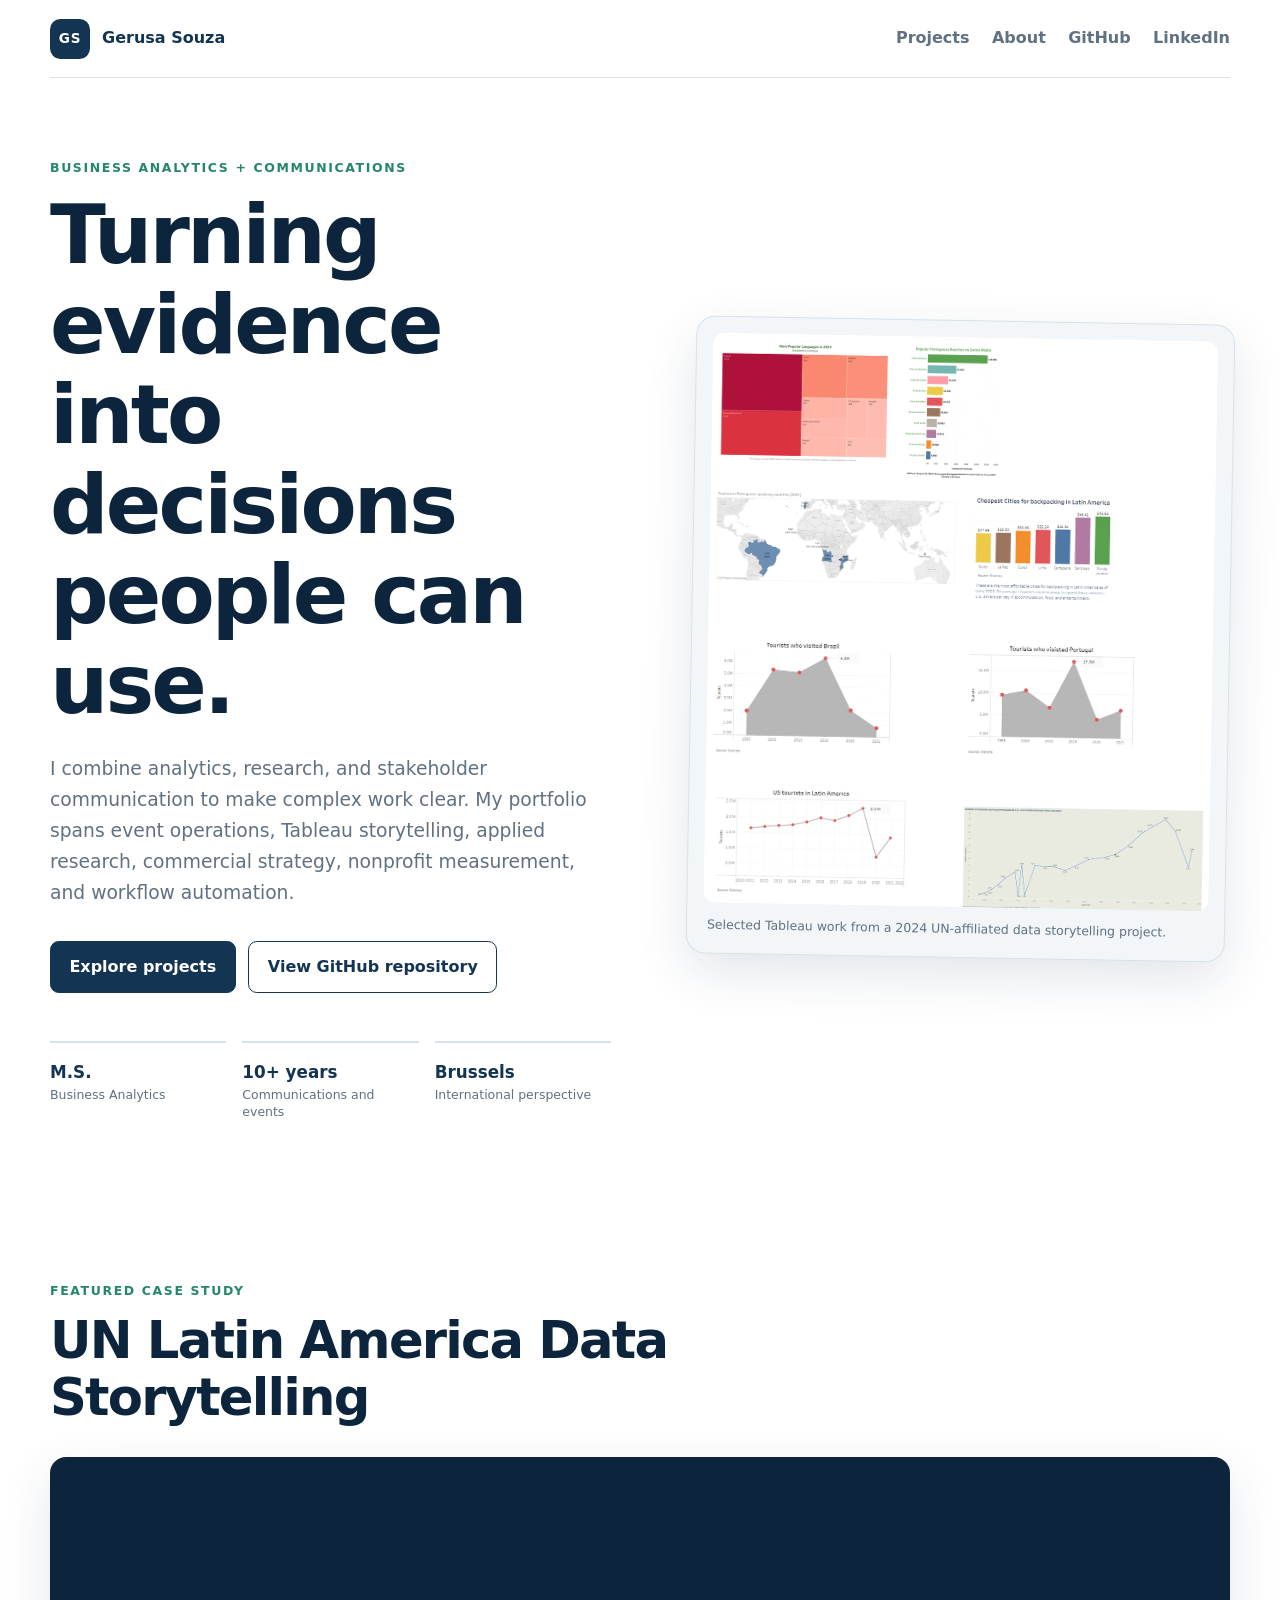
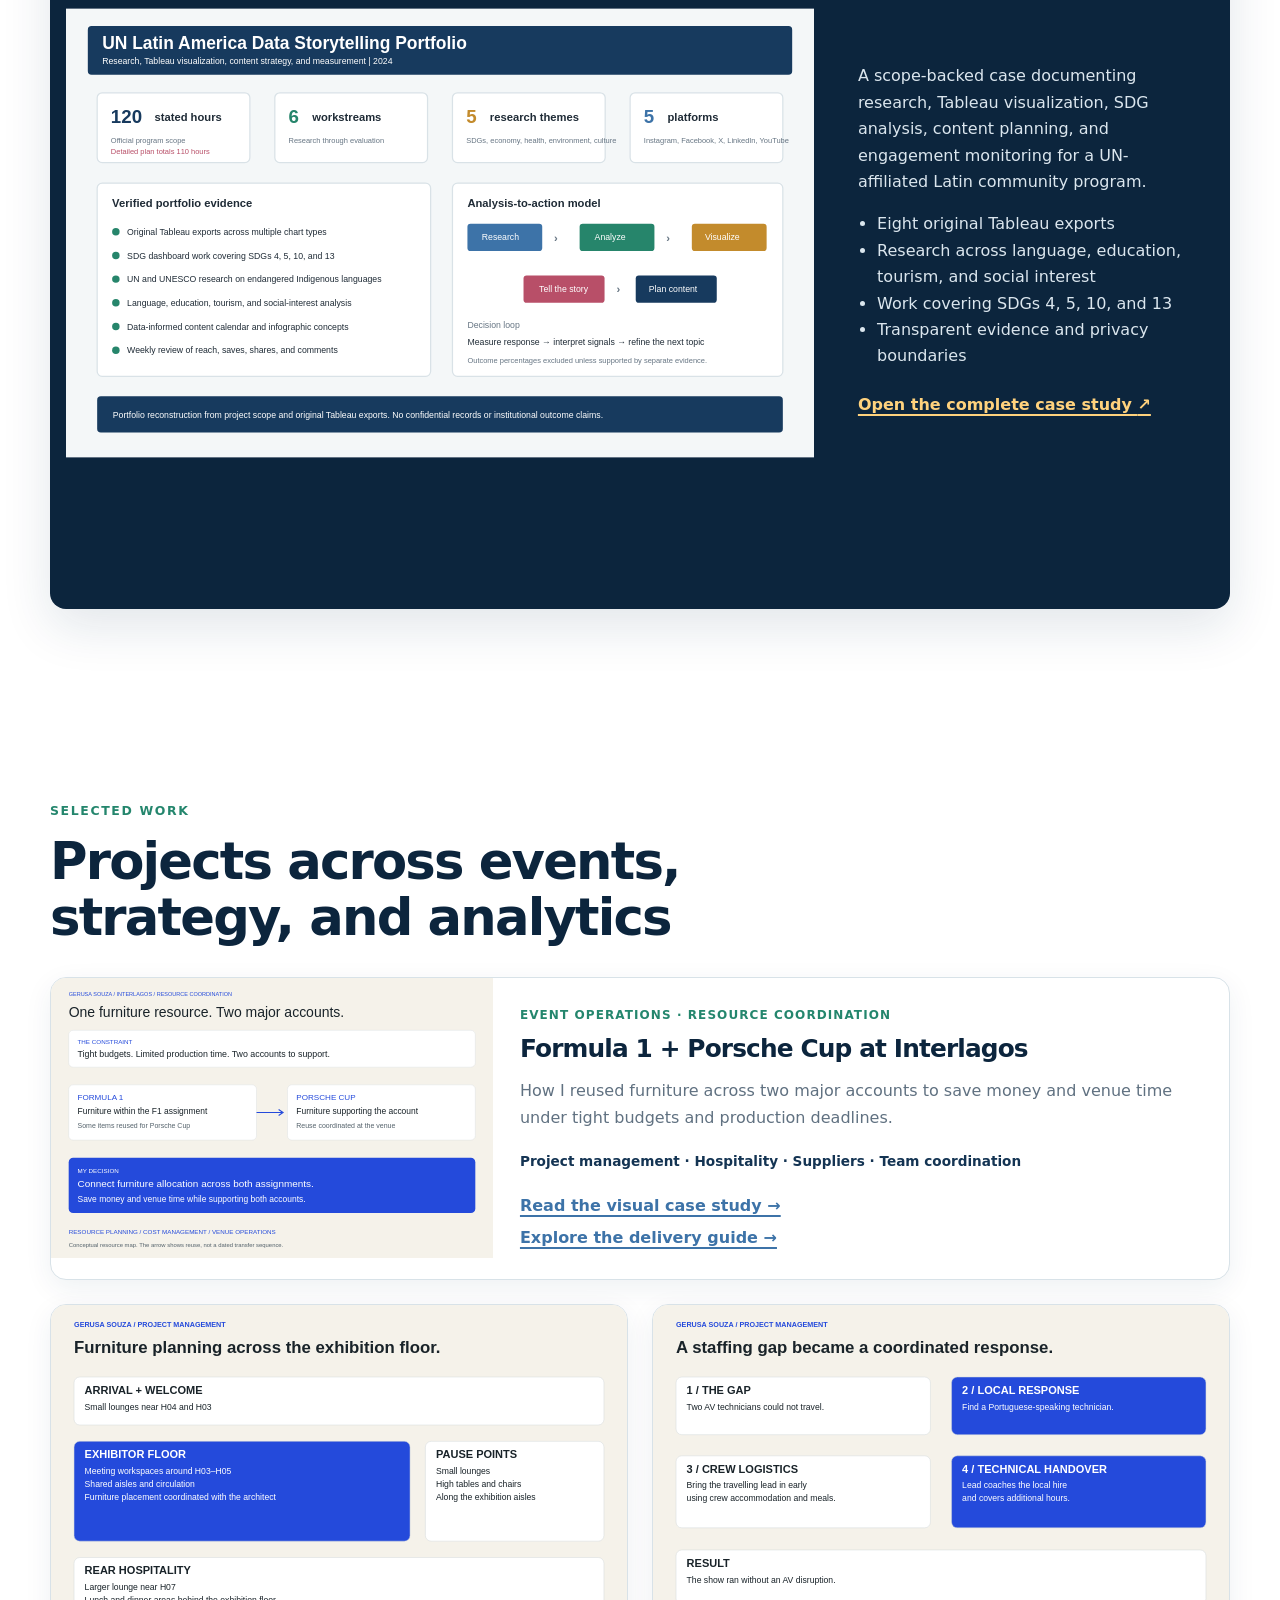
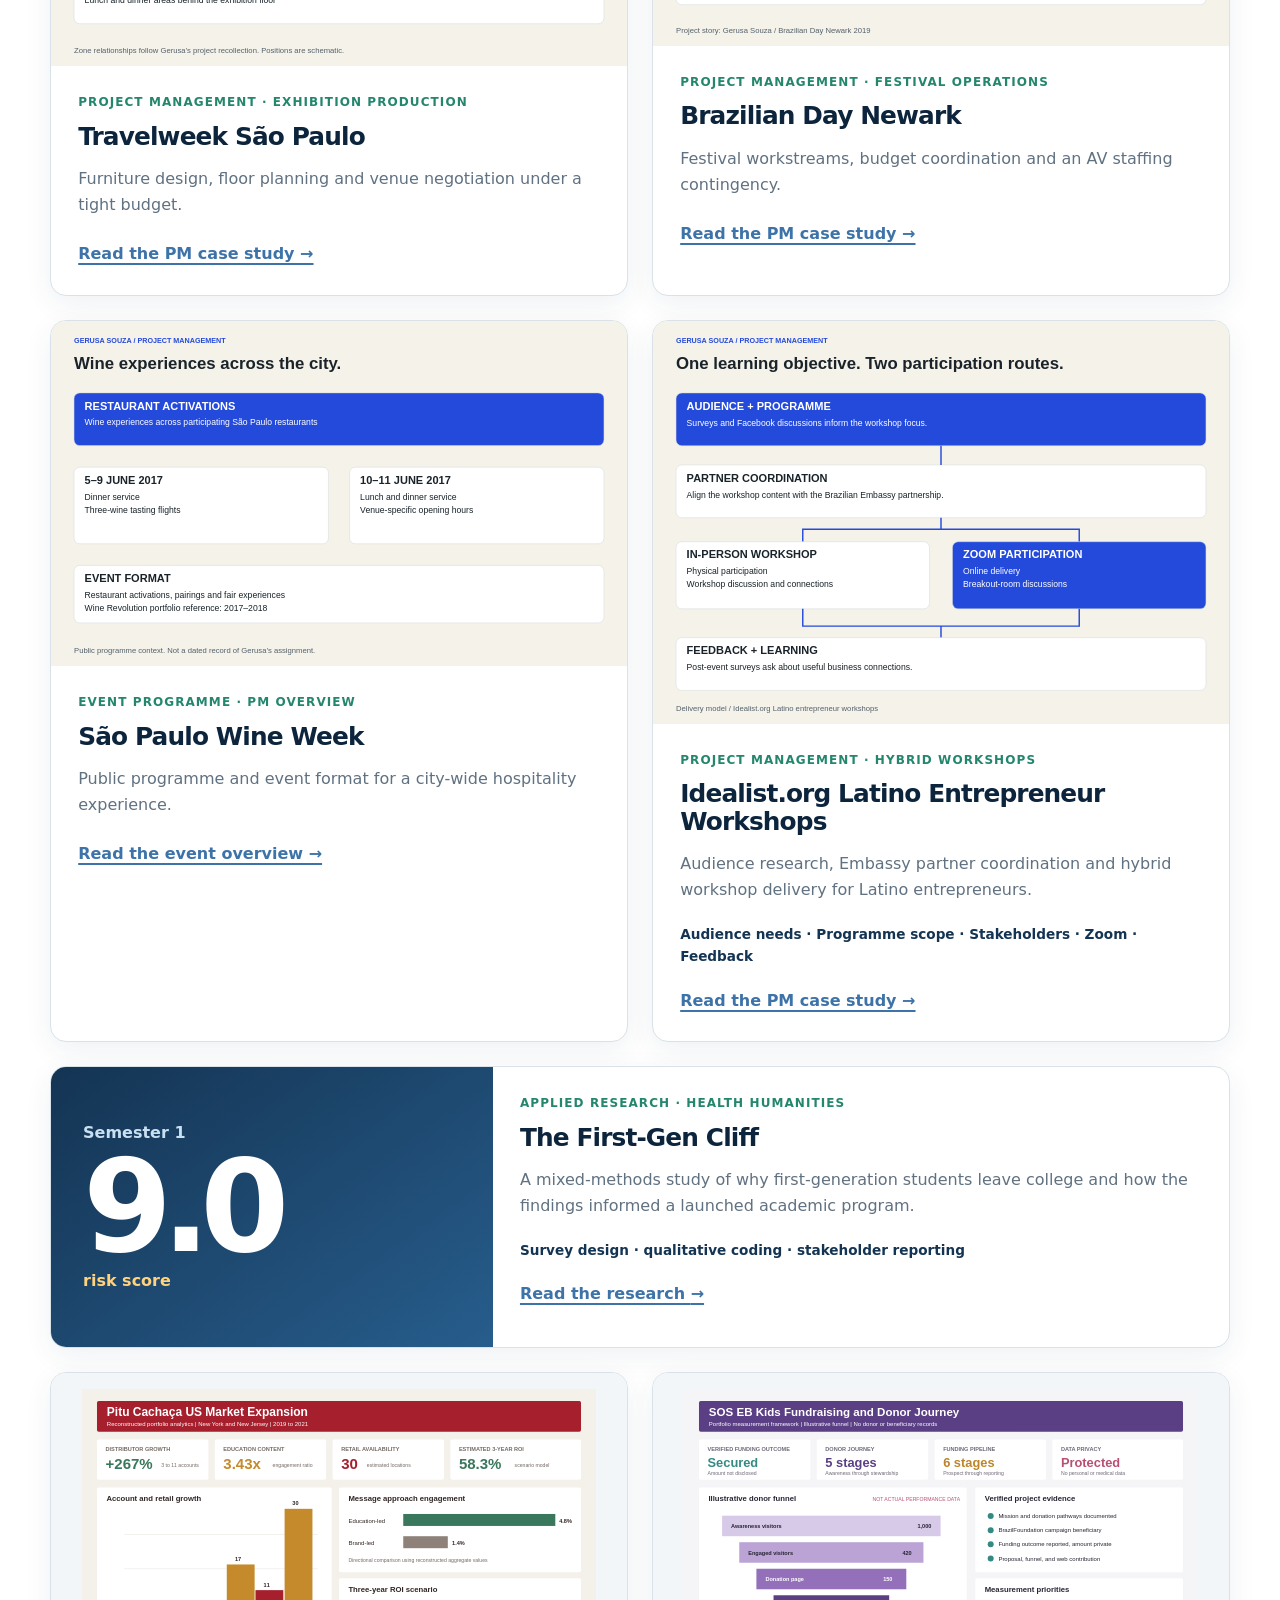
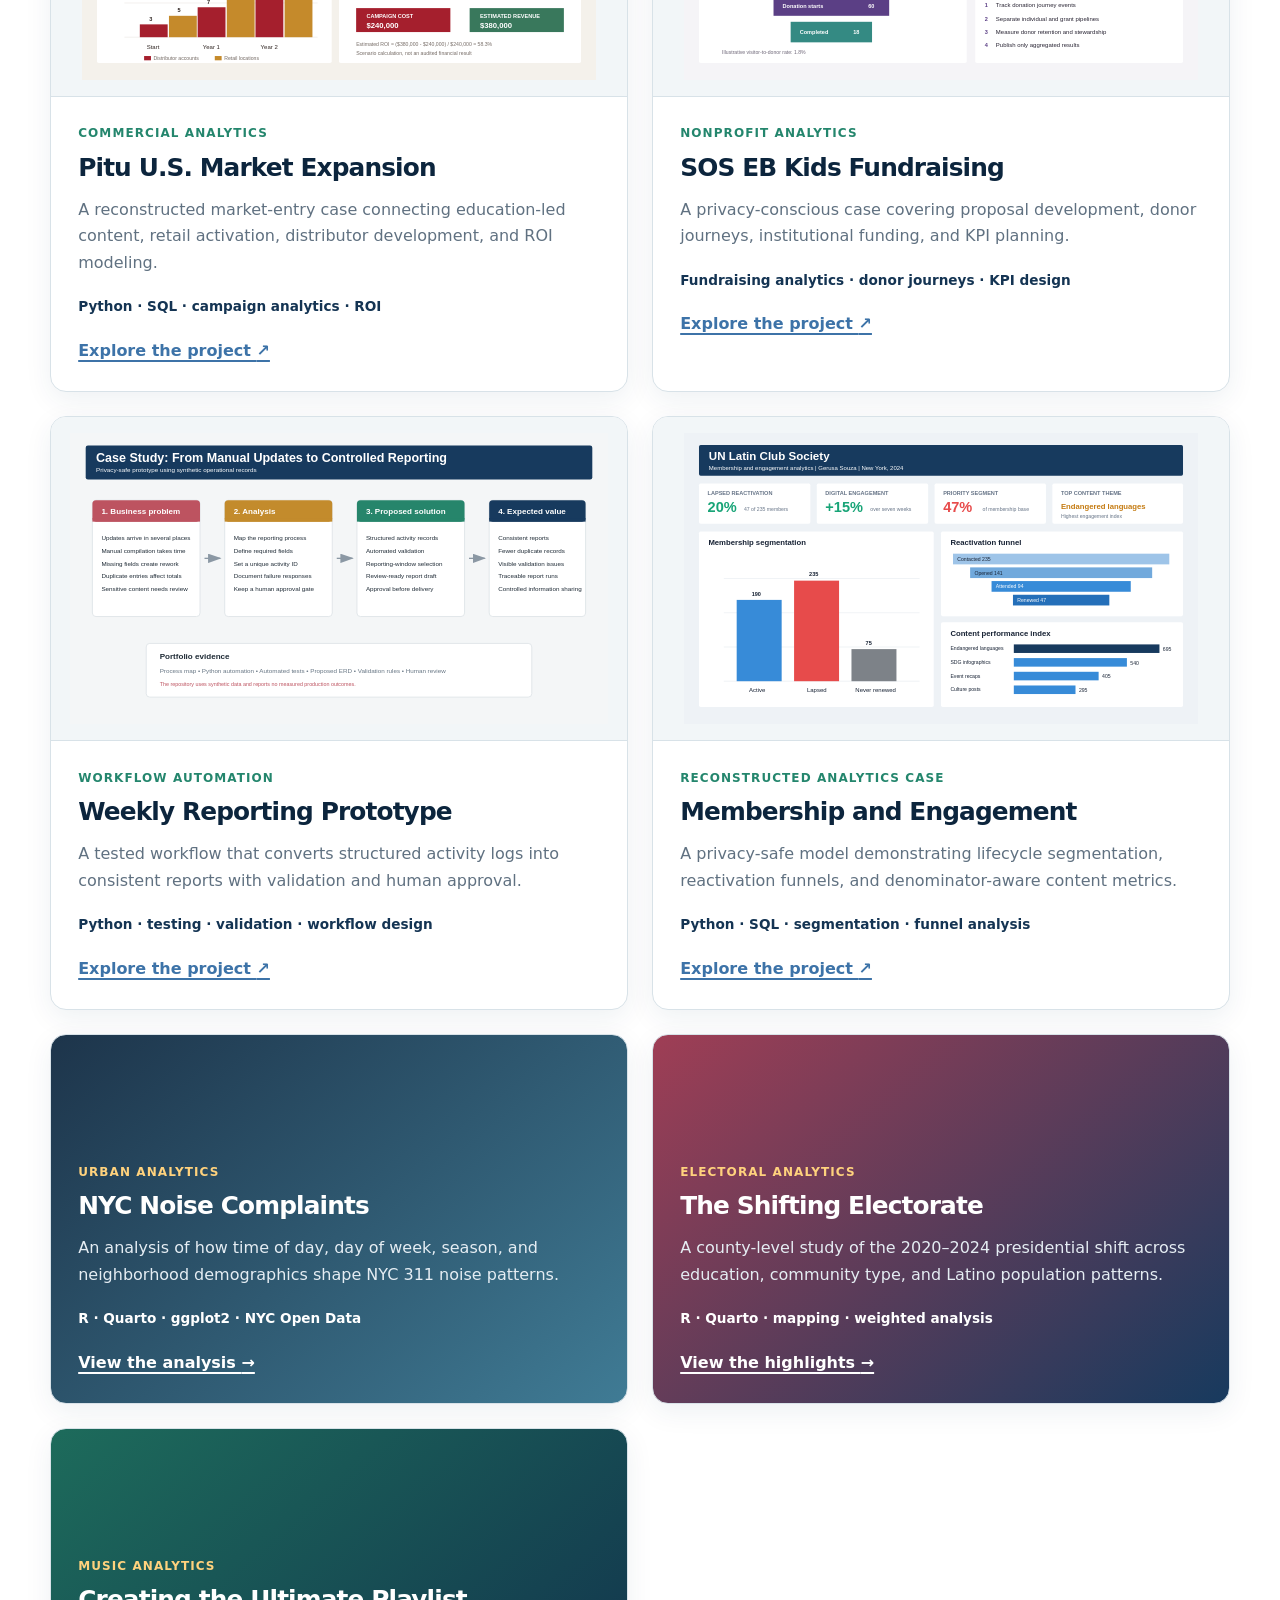
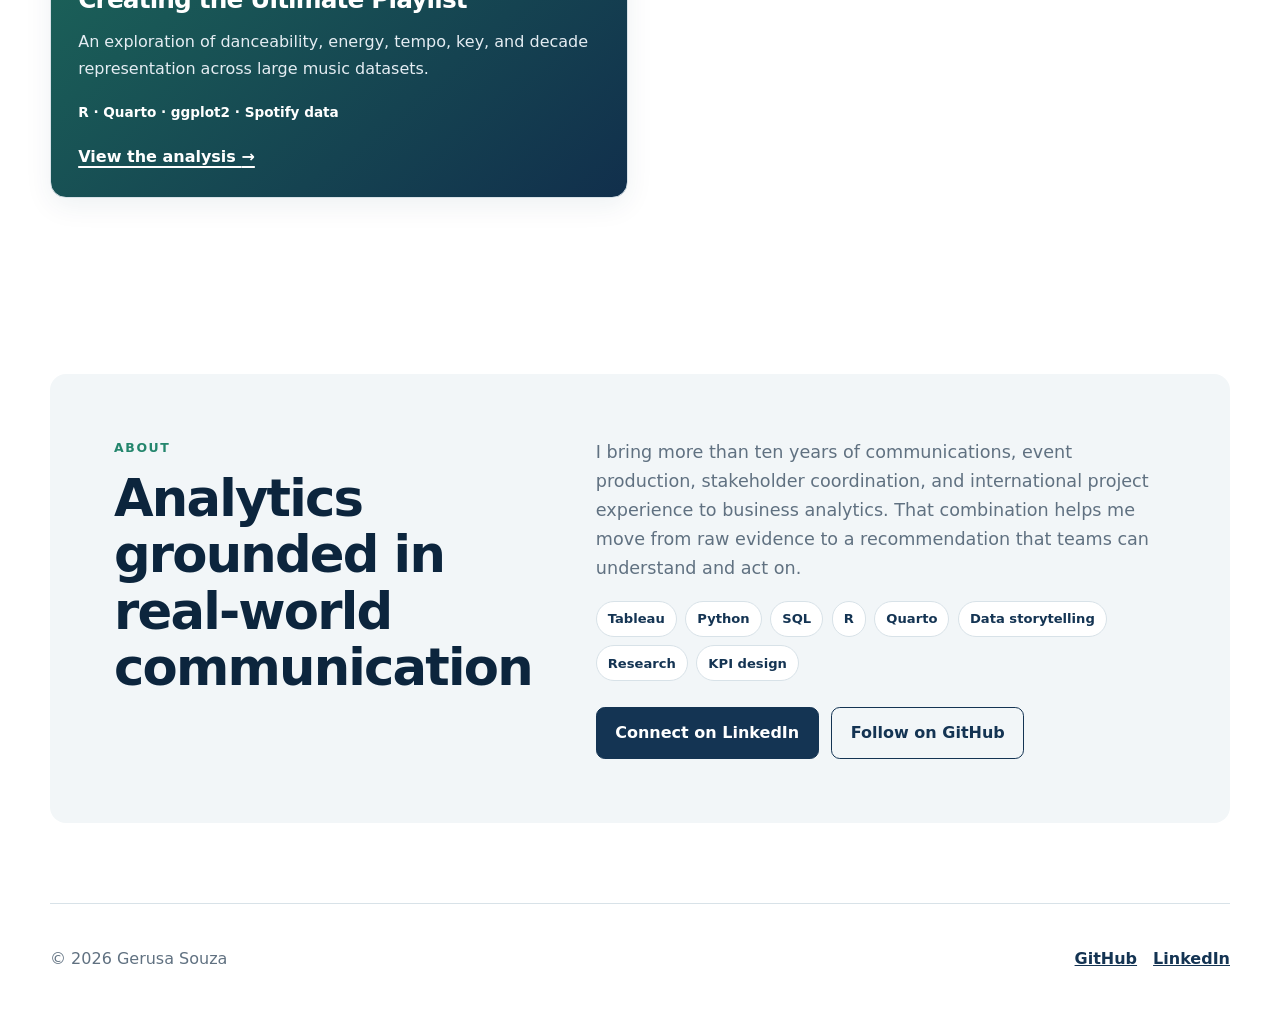
==== commit 43f36192: "Describe Idealist workshop audience inclusively as Latino entrepreneurs" ====
--- a/index.html
+++ b/index.html
@@ -76,7 +76,7 @@
 
         <article class="project-card">
           <a href="projects/idealist-hybrid-workshops/"><img style="display:block;width:100%;height:auto" src="projects/idealist-hybrid-workshops/visuals/hybrid-delivery.svg" alt="Idealist workshop model connecting audience research, partners, in-person and Zoom participation, and feedback" width="1200" height="840" loading="lazy"></a>
-          <div class="project-content"><p class="project-type">Project management · Hybrid workshops</p><h3>Idealist.org Entrepreneur Workshops</h3><p>Audience research, Embassy partner coordination and hybrid workshop delivery for immigrant entrepreneurs.</p><p class="project-tools">Audience needs · Programme scope · Stakeholders · Zoom · Feedback</p><a class="text-link" href="projects/idealist-hybrid-workshops/">Read the PM case study →</a></div>
+          <div class="project-content"><p class="project-type">Project management · Hybrid workshops</p><h3>Idealist.org Latino Entrepreneur Workshops</h3><p>Audience research, Embassy partner coordination and hybrid workshop delivery for Latino entrepreneurs.</p><p class="project-tools">Audience needs · Programme scope · Stakeholders · Zoom · Feedback</p><a class="text-link" href="projects/idealist-hybrid-workshops/">Read the PM case study →</a></div>
         </article>
 
         <article class="project-card project-card-wide">
@@ -121,3 +121,4 @@
 </html>
 
 
+
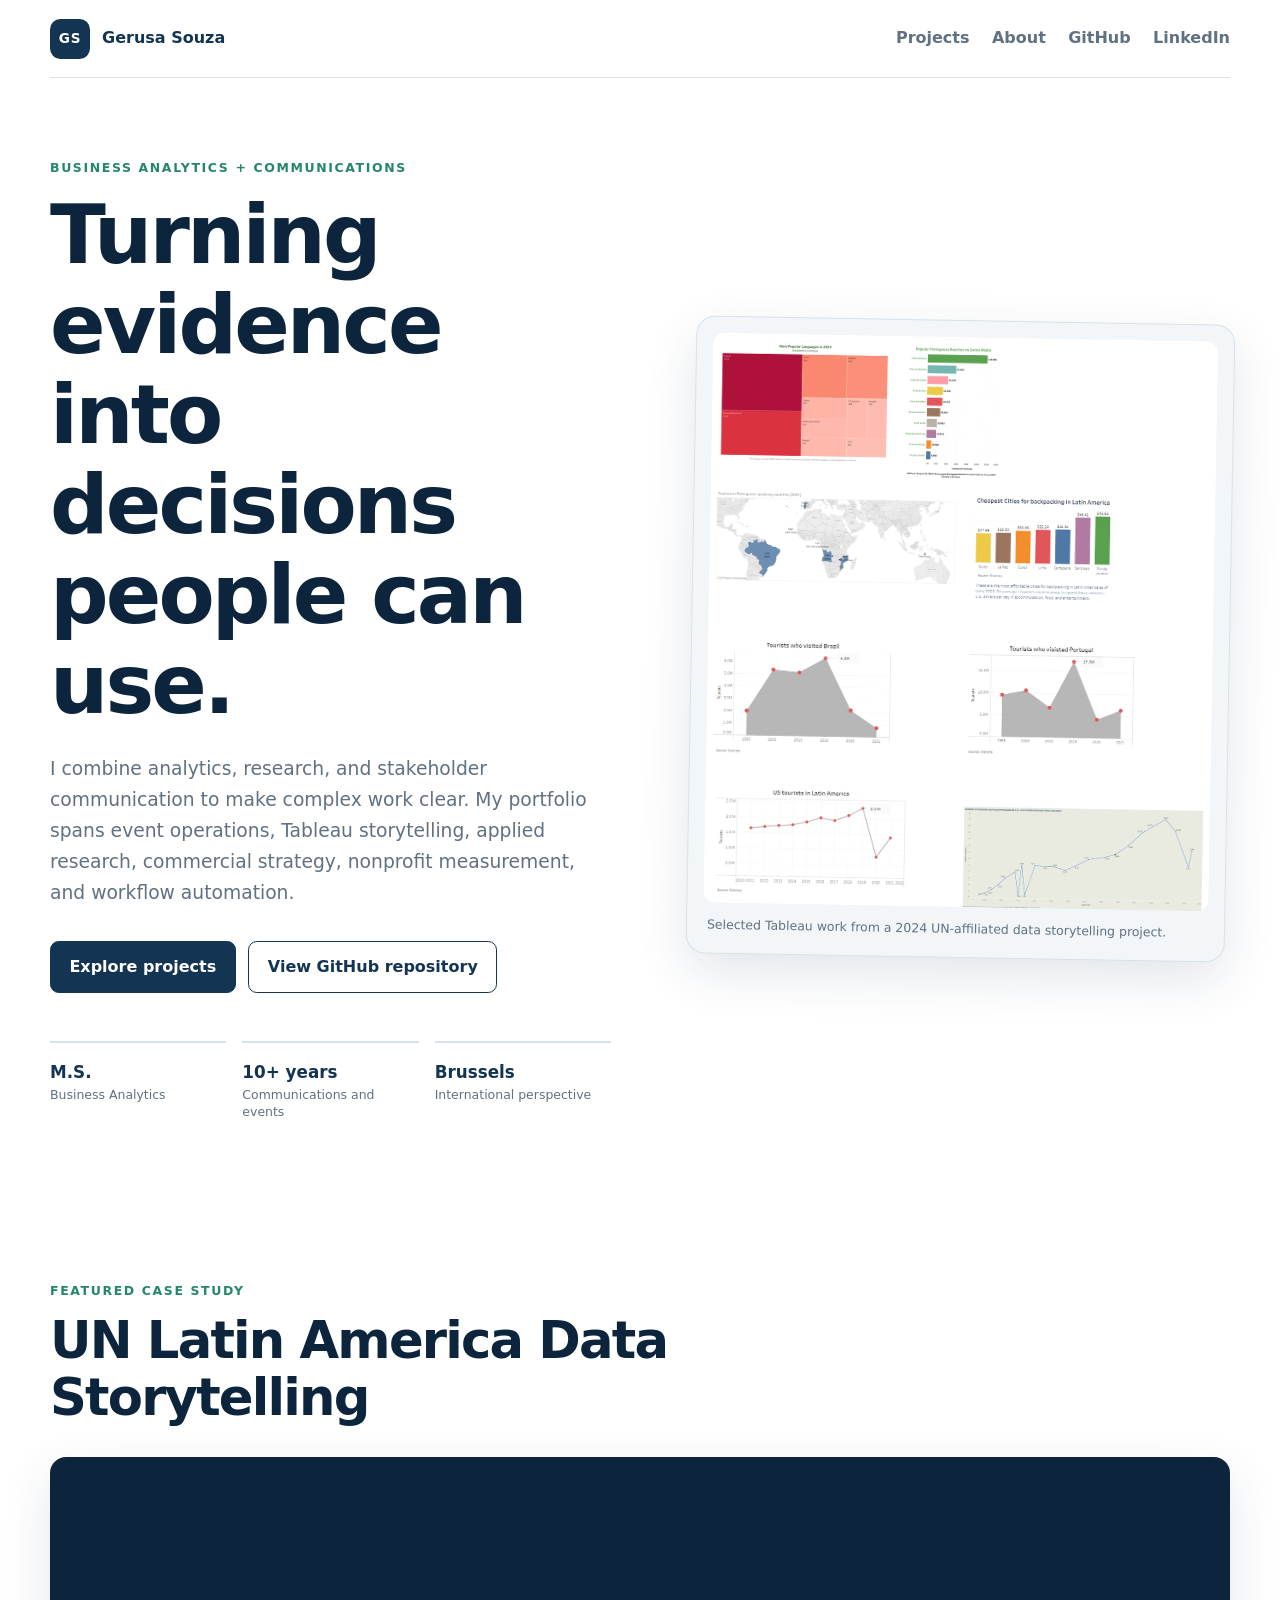
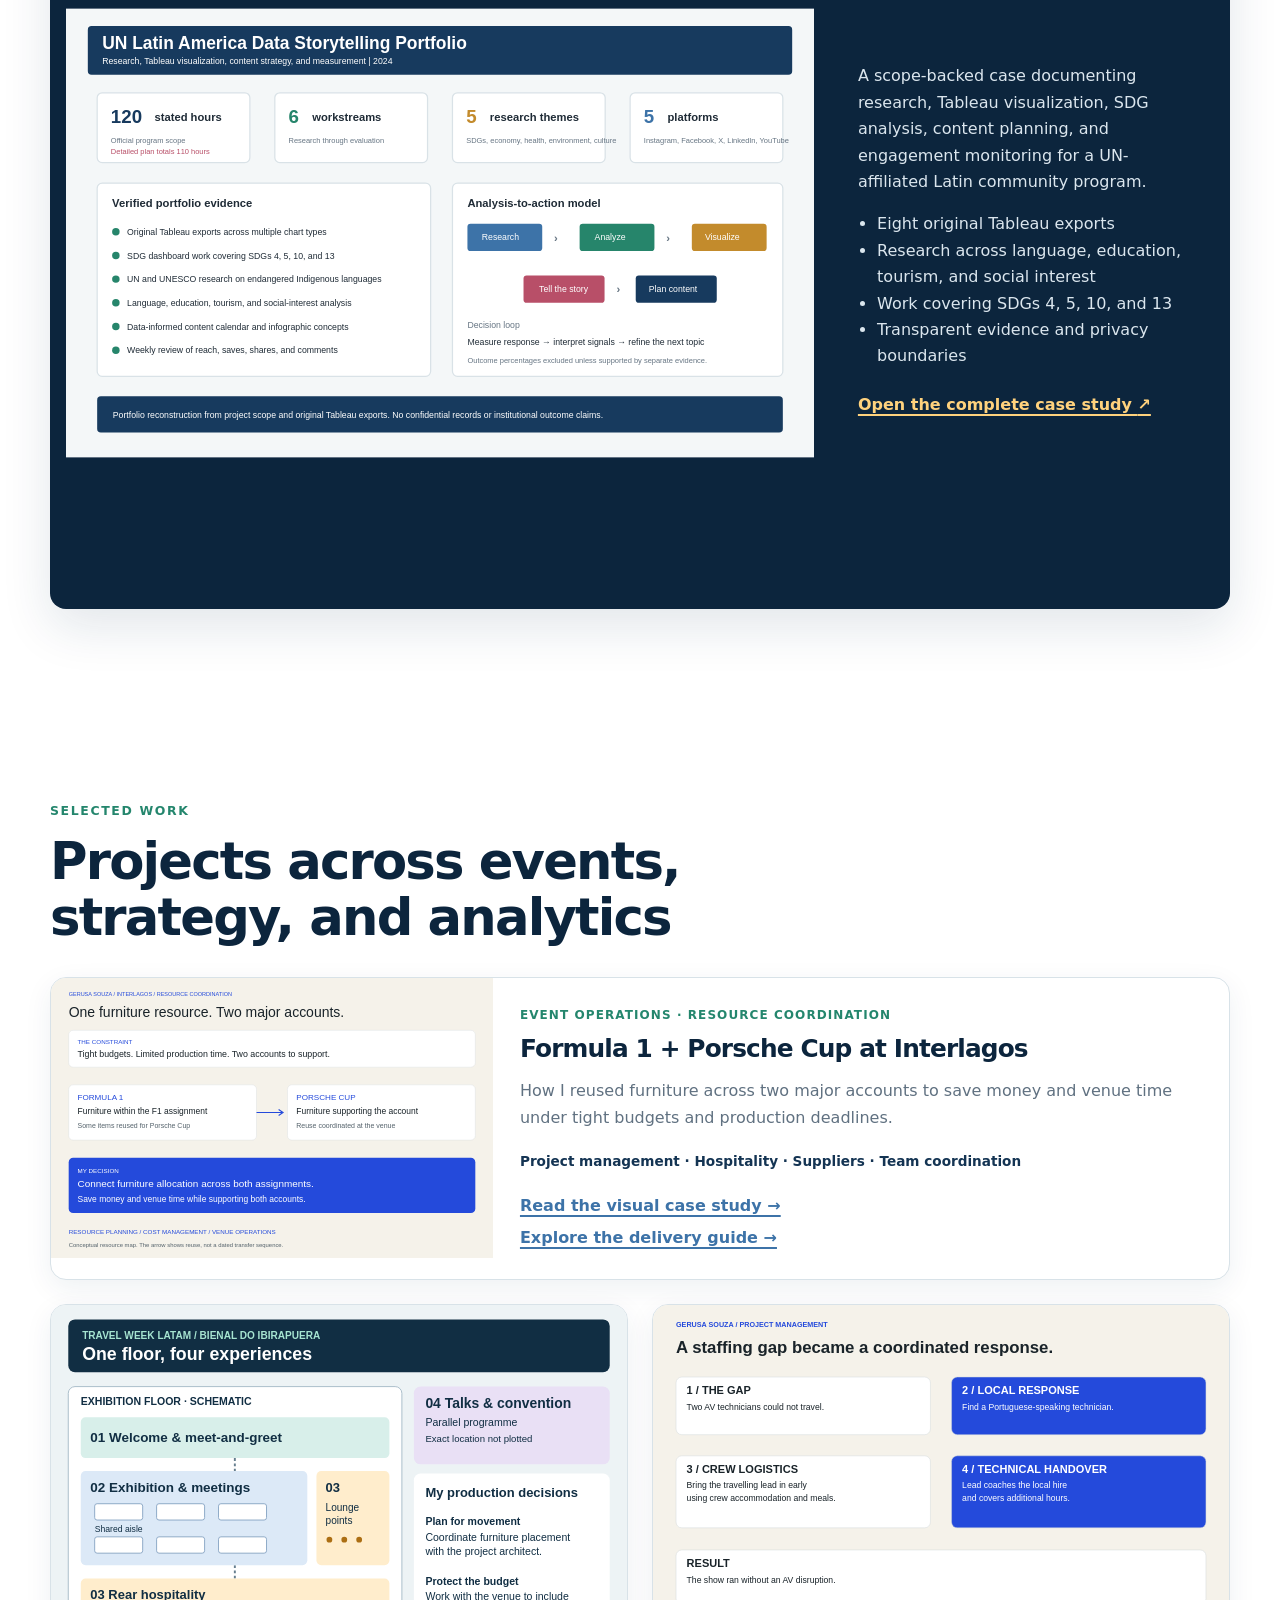
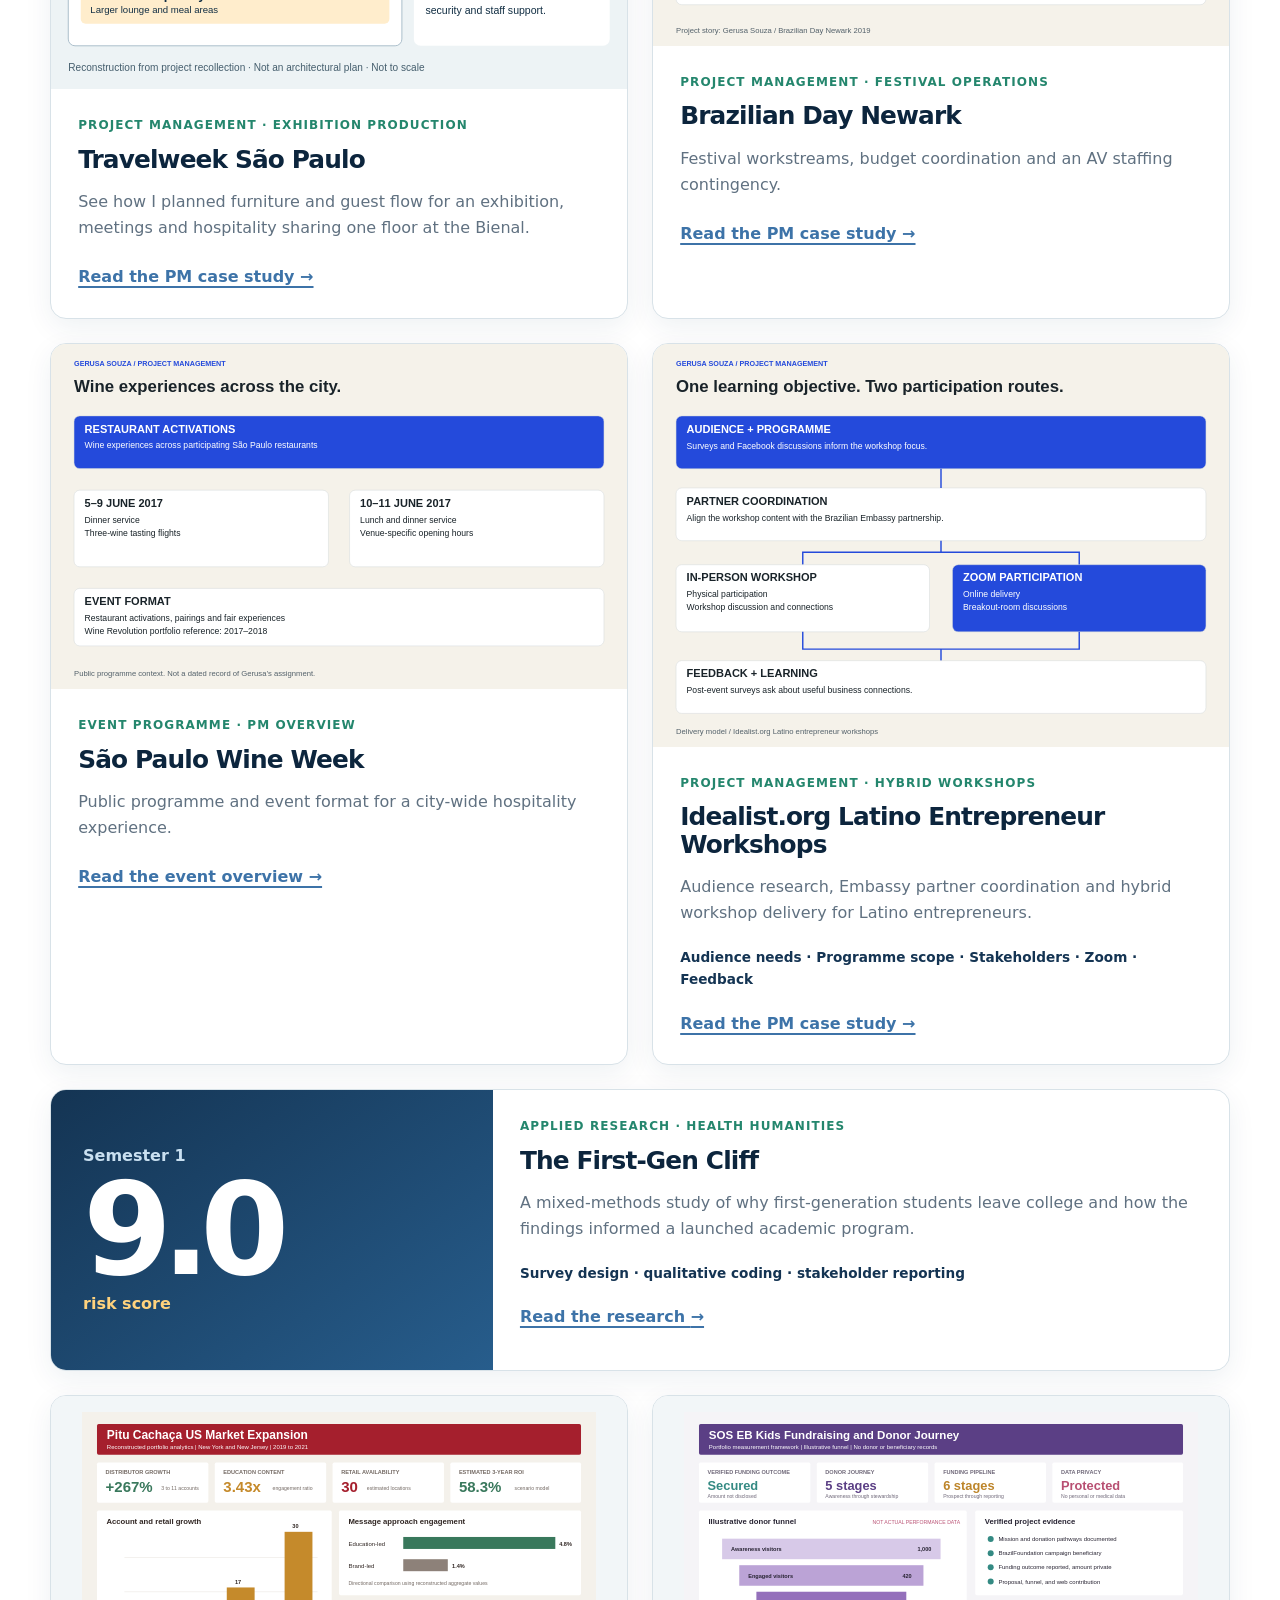
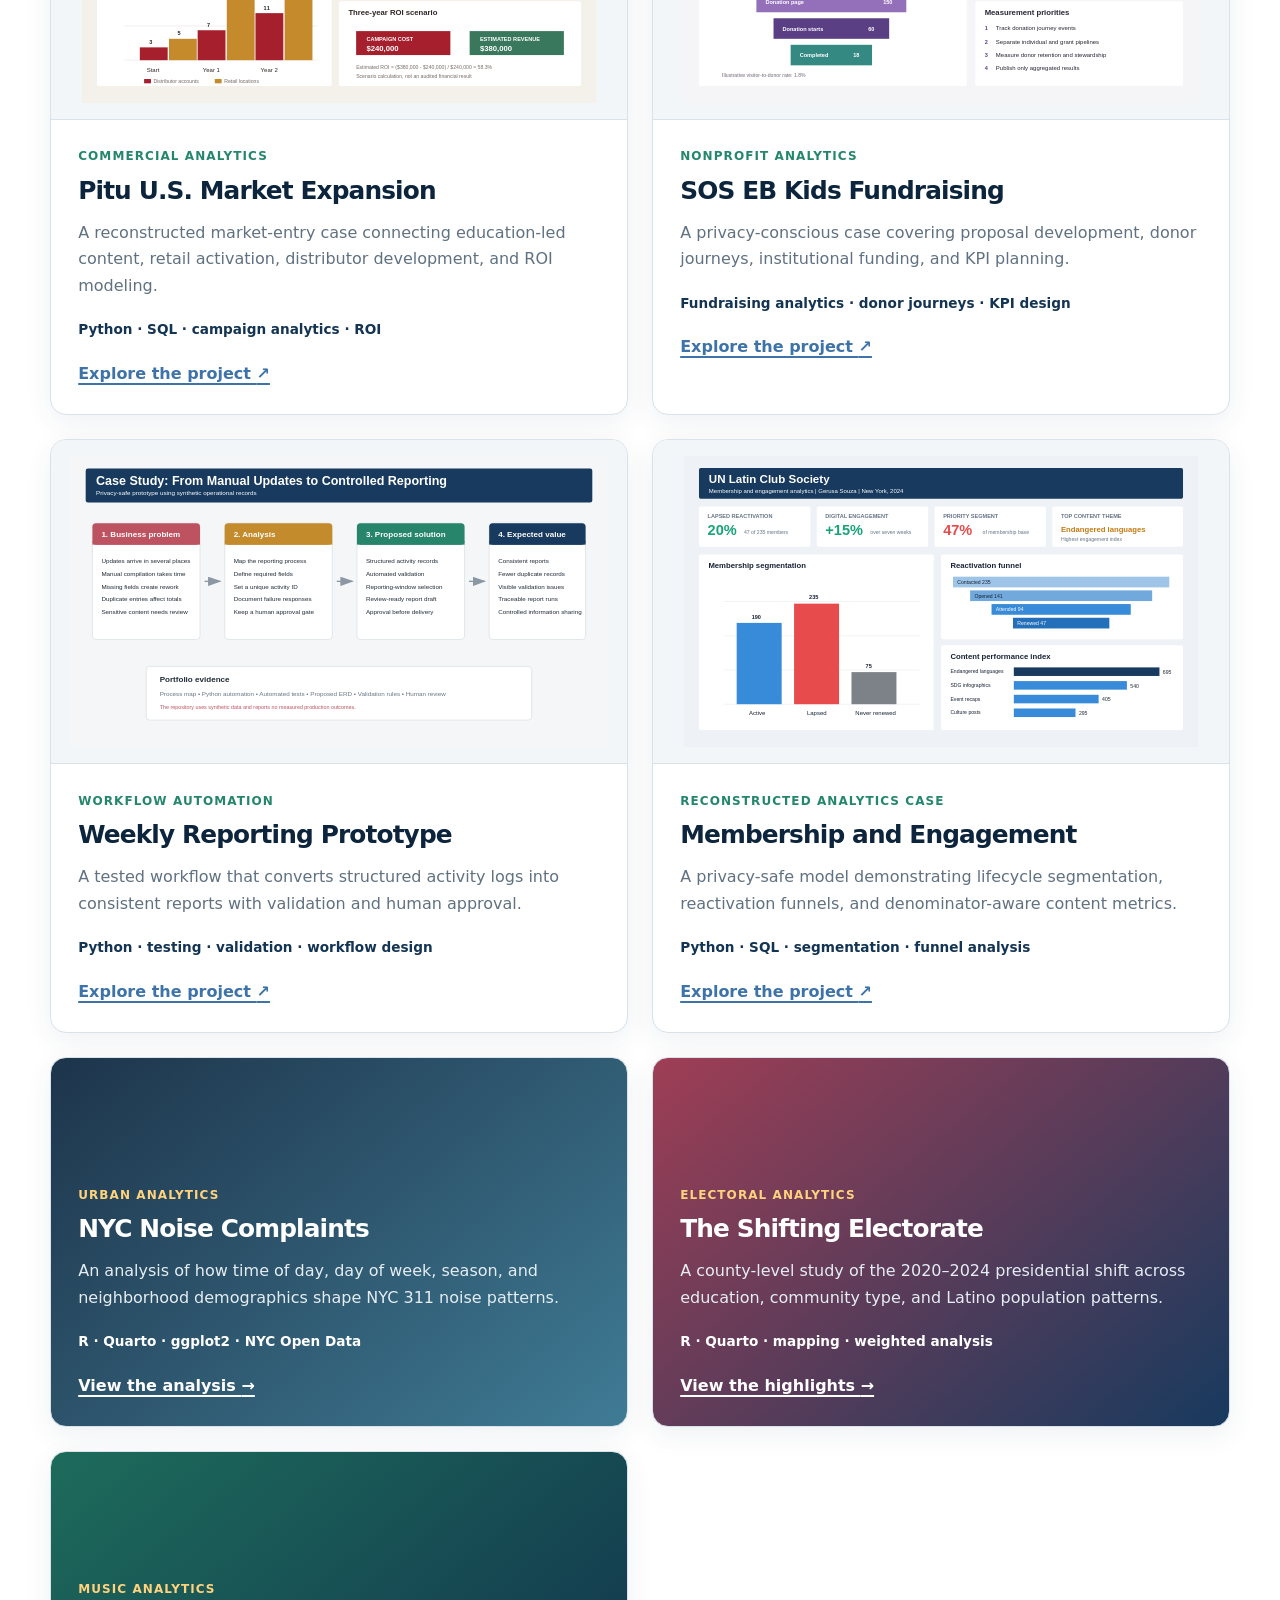
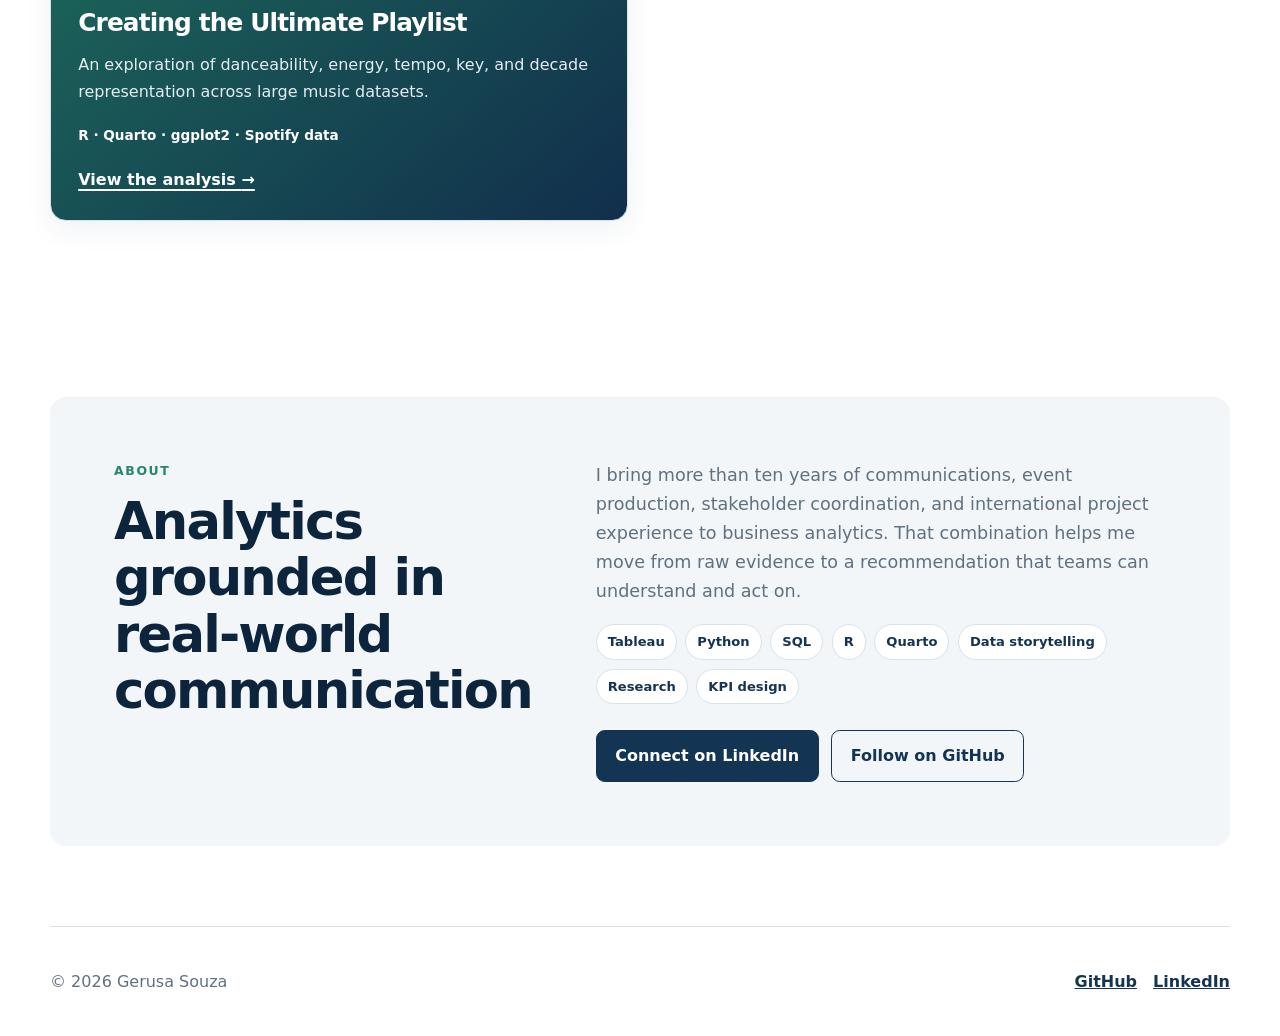
==== commit f5a24329: "Make the Travelweek card preview explain the production work" ====
--- a/index.html
+++ b/index.html
@@ -72,7 +72,7 @@
           <div class="project-content"><p class="project-type">Event operations · Resource coordination</p><h3>Formula 1 + Porsche Cup at Interlagos</h3><p>How I reused furniture across two major accounts to save money and venue time under tight budgets and production deadlines.</p><p class="project-tools">Project management · Hospitality · Suppliers · Team coordination</p><a class="text-link" href="projects/interlagos-event-operations/">Read the visual case study →</a><br><a class="text-link" href="projects/interlagos-event-operations/resources.html">Explore the delivery guide →</a></div>
         </article>
 
-<article class="project-card"><a href="projects/travelweek-sao-paulo/"><img style="display:block;width:100%;height:auto" src="projects/travelweek-sao-paulo/visuals/floor-zones.svg" alt="Travelweek São Paulo project overview" width="1200" height="800" loading="lazy"></a><div class="project-content"><p class="project-type">Project management · Exhibition production</p><h3>Travelweek São Paulo</h3><p>Furniture design, floor planning and venue negotiation under a tight budget.</p><a class="text-link" href="projects/travelweek-sao-paulo/">Read the PM case study →</a></div></article><article class="project-card"><a href="projects/brazilian-day-newark/"><img style="display:block;width:100%;height:auto" src="projects/brazilian-day-newark/visuals/av-contingency.svg" alt="Brazilian Day Newark project overview" width="1200" height="800" loading="lazy"></a><div class="project-content"><p class="project-type">Project management · Festival operations</p><h3>Brazilian Day Newark</h3><p>Festival workstreams, budget coordination and an AV staffing contingency.</p><a class="text-link" href="projects/brazilian-day-newark/">Read the PM case study →</a></div></article><article class="project-card"><a href="projects/sao-paulo-wine-week/"><img style="display:block;width:100%;height:auto" src="projects/sao-paulo-wine-week/visuals/programme.svg" alt="São Paulo Wine Week project overview" width="1200" height="800" loading="lazy"></a><div class="project-content"><p class="project-type">Event programme · PM overview</p><h3>São Paulo Wine Week</h3><p>Public programme and event format for a city-wide hospitality experience.</p><a class="text-link" href="projects/sao-paulo-wine-week/">Read the event overview →</a></div></article>
+<article class="project-card"><a href="projects/travelweek-sao-paulo/"><img style="display:block;width:100%;height:auto" src="projects/travelweek-sao-paulo/visuals/floor-zones.svg" alt="Numbered Travel Week LATAM schematic showing exhibition, welcome, hospitality and talks" width="1200" height="800" loading="lazy"></a><div class="project-content"><p class="project-type">Project management · Exhibition production</p><h3>Travelweek São Paulo</h3><p>See how I planned furniture and guest flow for an exhibition, meetings and hospitality sharing one floor at the Bienal.</p><a class="text-link" href="projects/travelweek-sao-paulo/">Read the PM case study →</a></div></article><article class="project-card"><a href="projects/brazilian-day-newark/"><img style="display:block;width:100%;height:auto" src="projects/brazilian-day-newark/visuals/av-contingency.svg" alt="Brazilian Day Newark project overview" width="1200" height="800" loading="lazy"></a><div class="project-content"><p class="project-type">Project management · Festival operations</p><h3>Brazilian Day Newark</h3><p>Festival workstreams, budget coordination and an AV staffing contingency.</p><a class="text-link" href="projects/brazilian-day-newark/">Read the PM case study →</a></div></article><article class="project-card"><a href="projects/sao-paulo-wine-week/"><img style="display:block;width:100%;height:auto" src="projects/sao-paulo-wine-week/visuals/programme.svg" alt="São Paulo Wine Week project overview" width="1200" height="800" loading="lazy"></a><div class="project-content"><p class="project-type">Event programme · PM overview</p><h3>São Paulo Wine Week</h3><p>Public programme and event format for a city-wide hospitality experience.</p><a class="text-link" href="projects/sao-paulo-wine-week/">Read the event overview →</a></div></article>
 
         <article class="project-card">
           <a href="projects/idealist-hybrid-workshops/"><img style="display:block;width:100%;height:auto" src="projects/idealist-hybrid-workshops/visuals/hybrid-delivery.svg" alt="Idealist workshop model connecting audience research, partners, in-person and Zoom participation, and feedback" width="1200" height="840" loading="lazy"></a>
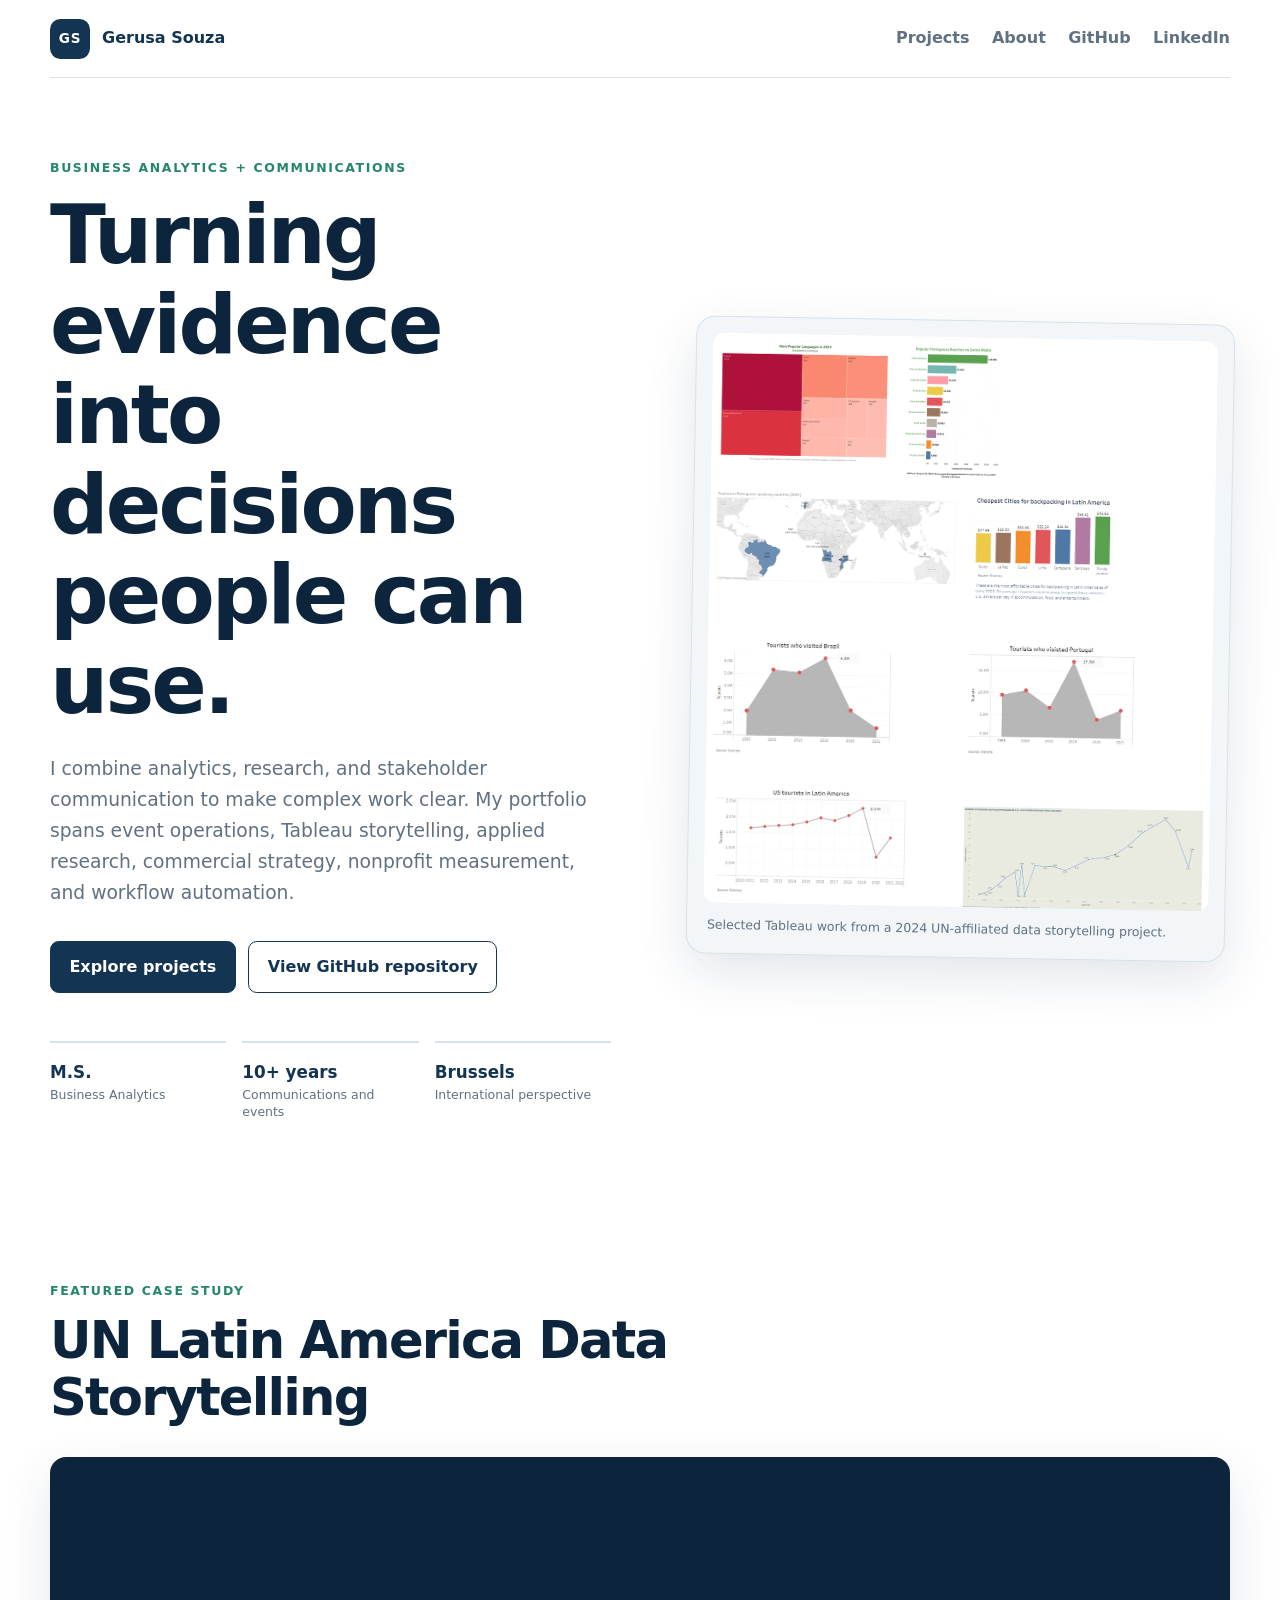
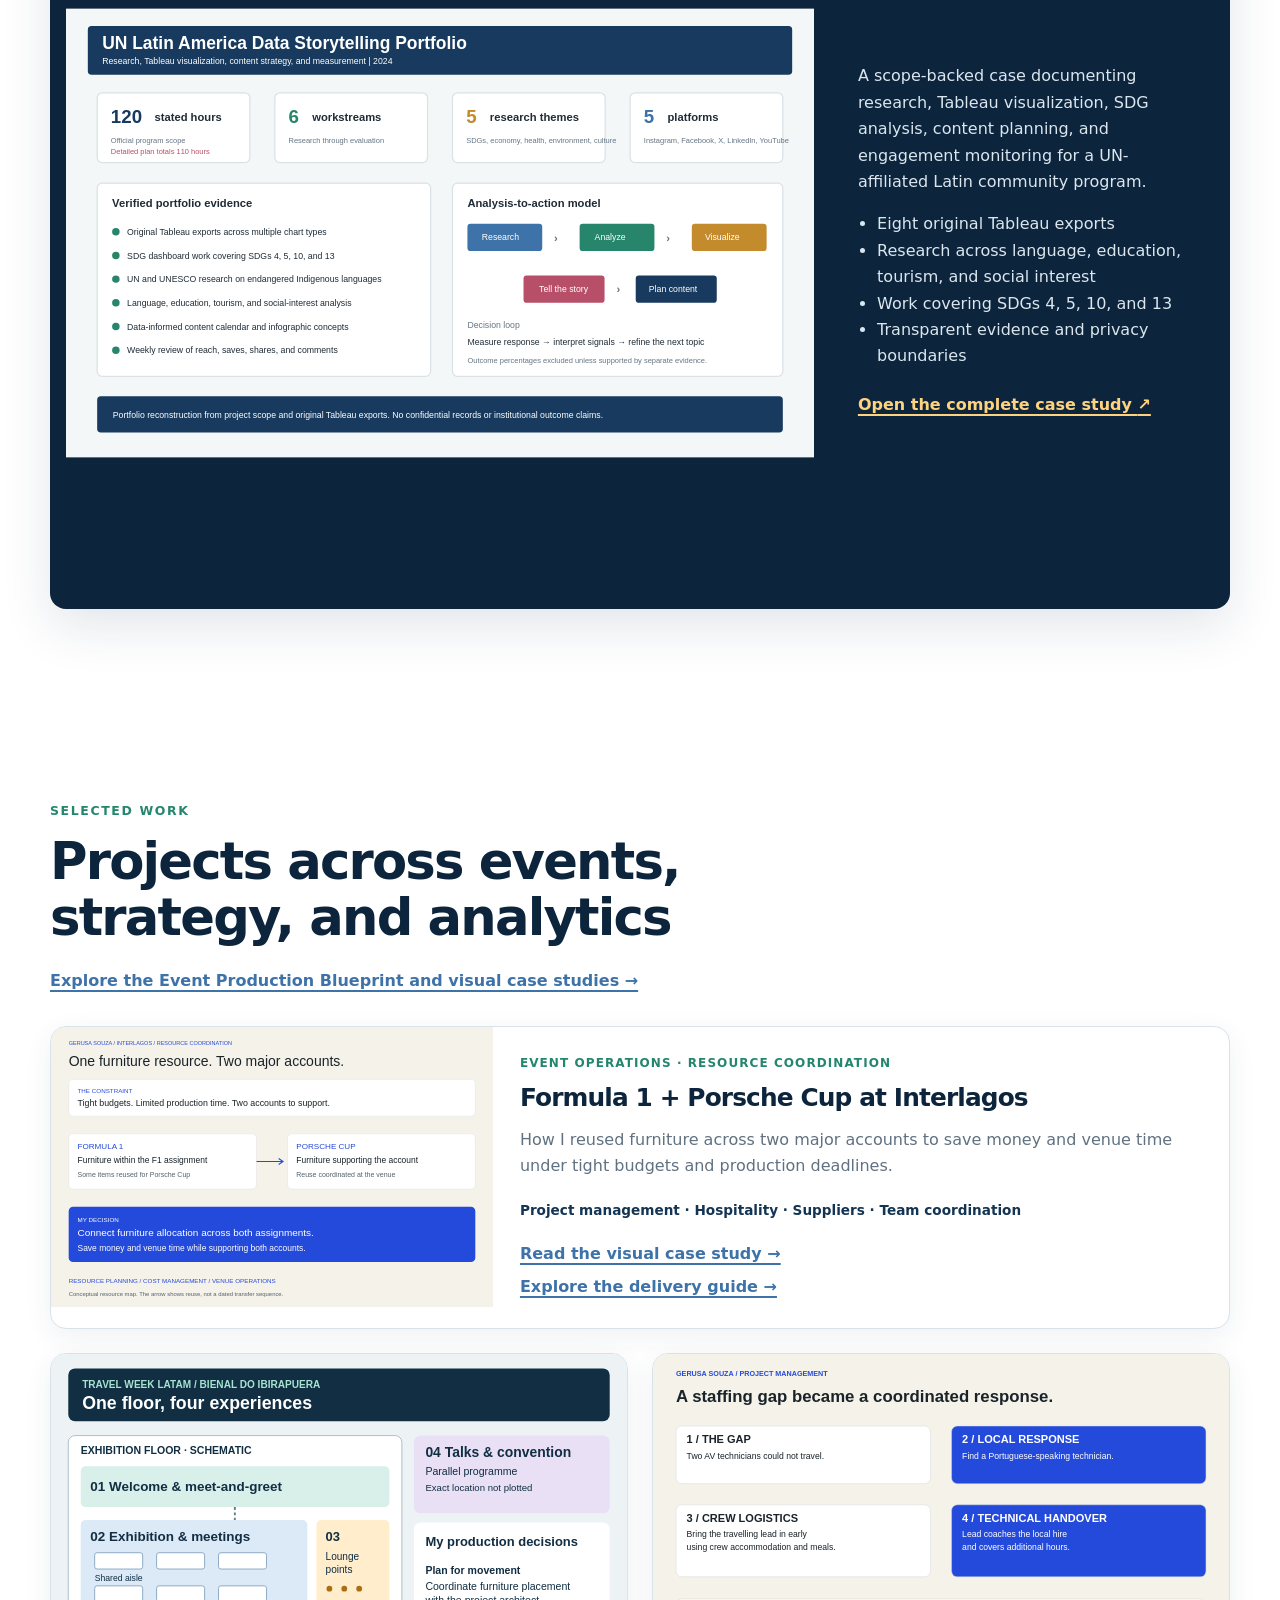
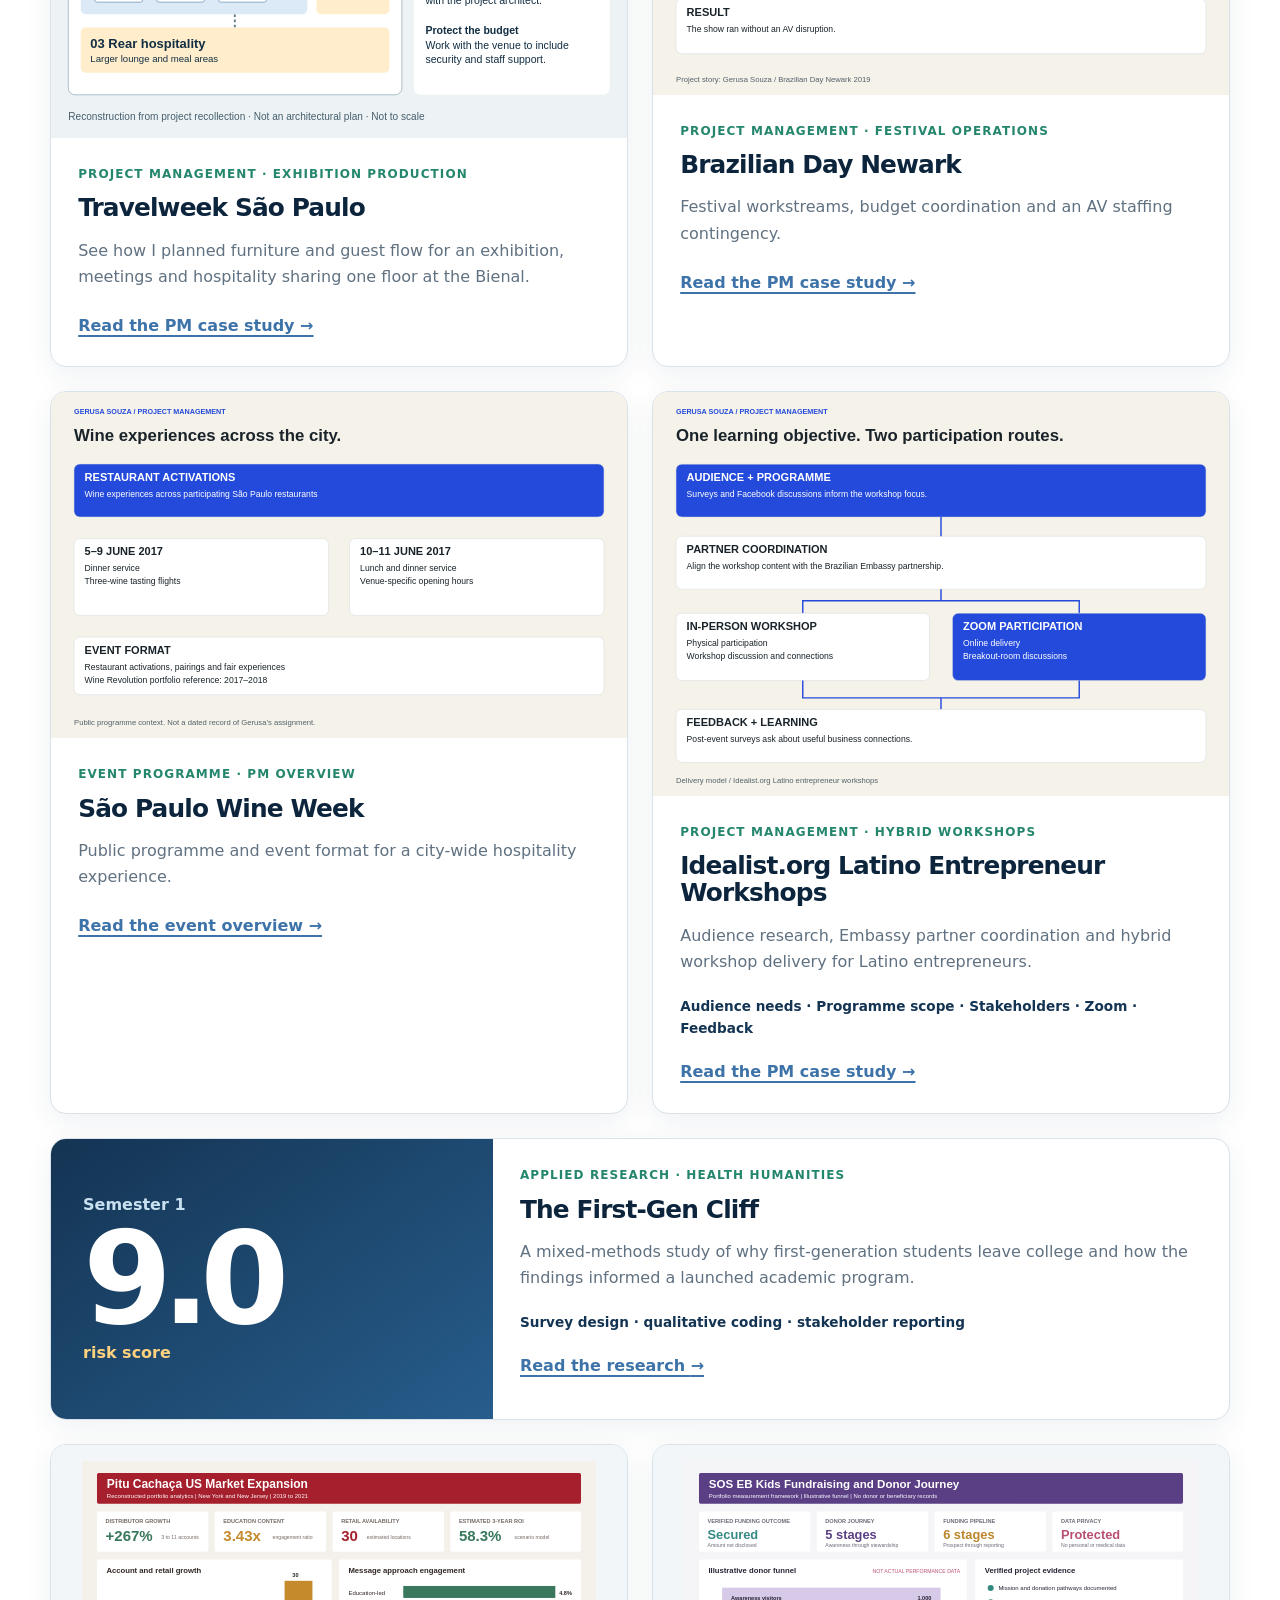
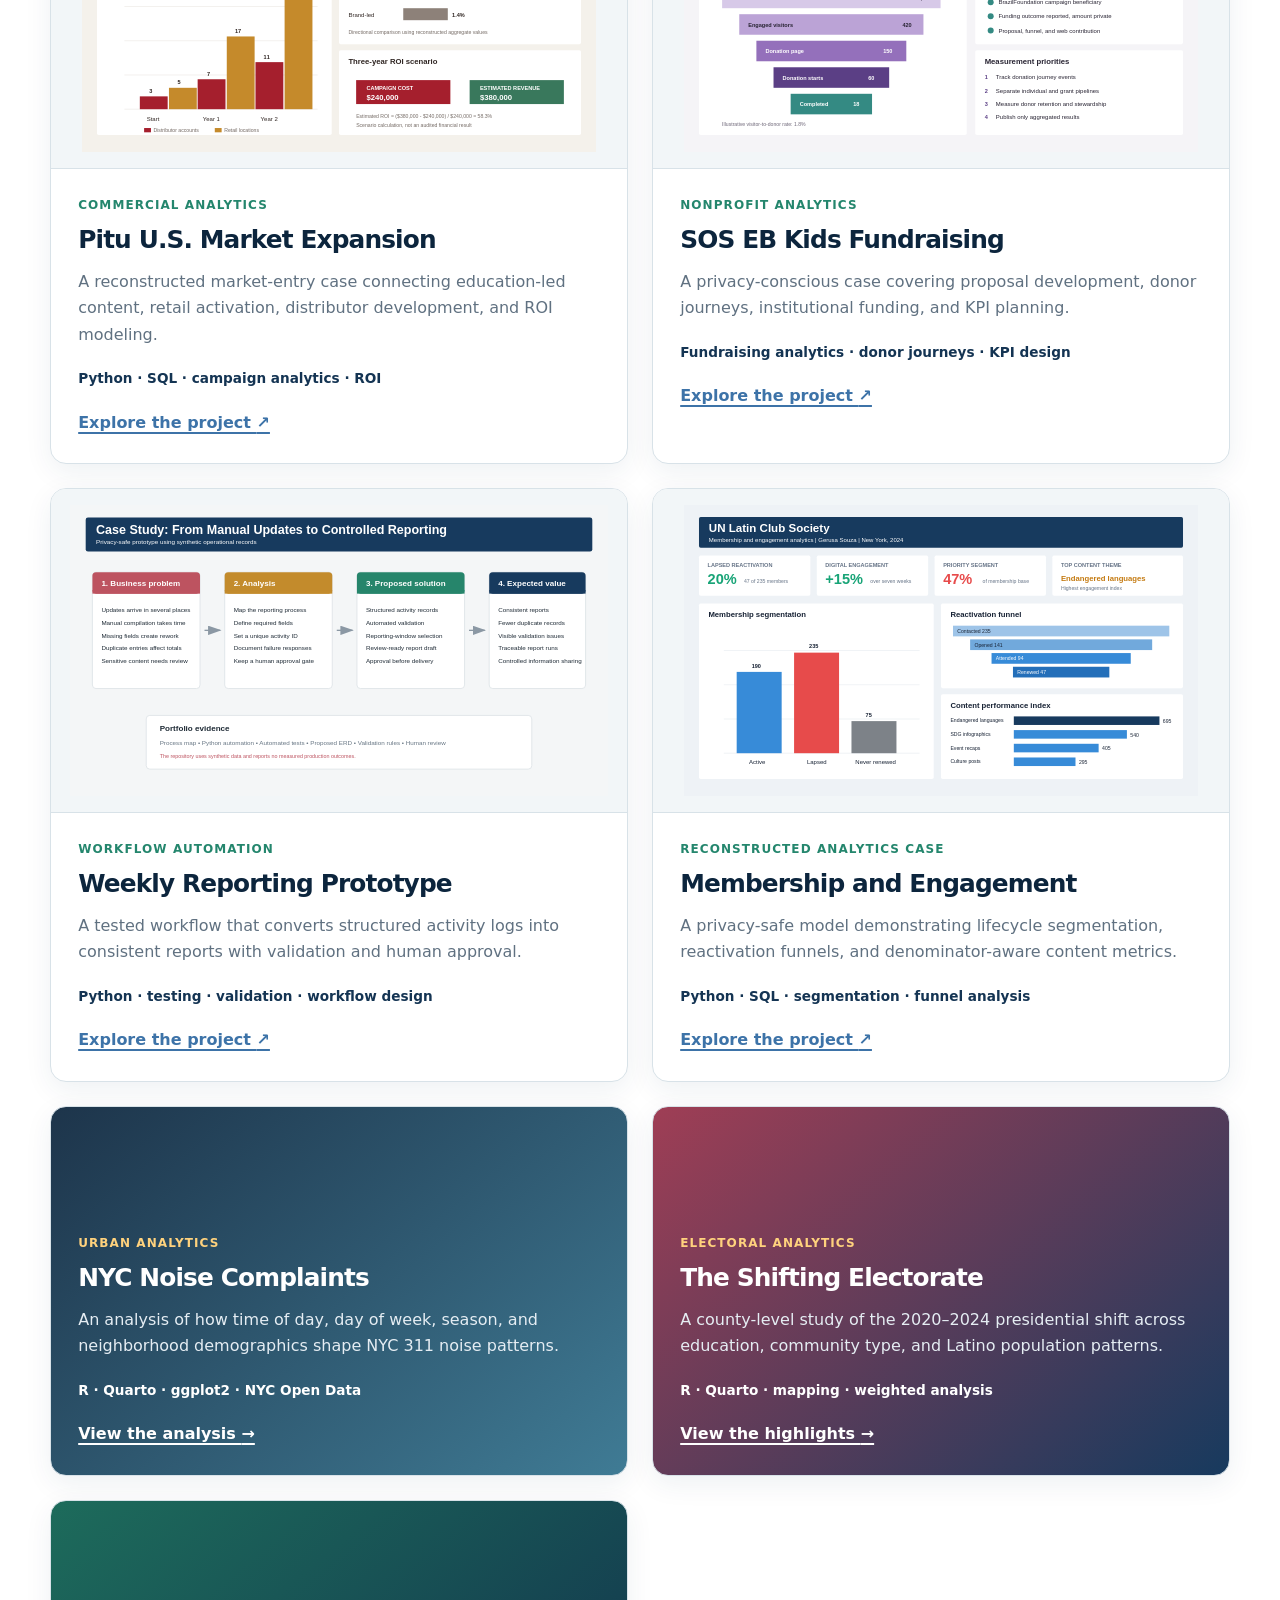
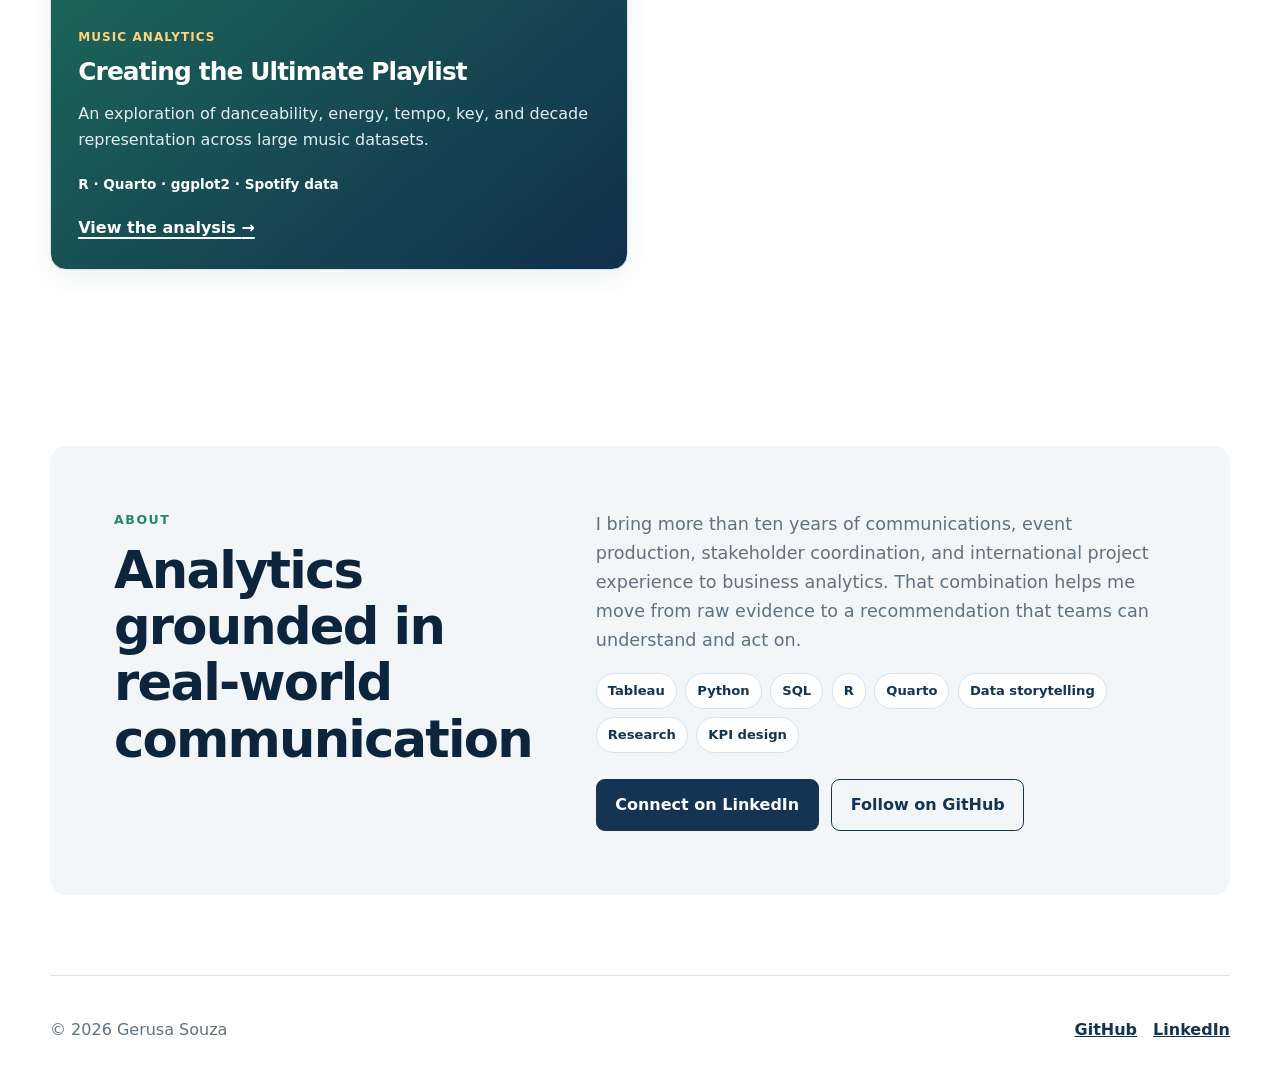
==== commit d47f66ef: "Link the event production blueprint from portfolio projects" ====
--- a/index.html
+++ b/index.html
@@ -65,7 +65,8 @@
     </section>
 
     <section id="projects" class="projects" aria-labelledby="projects-title">
-      <div class="section-heading"><p class="eyebrow">Selected work</p><h2 id="projects-title">Projects across events, strategy, and analytics</h2></div>
+      <div class="section-heading"><p class="eyebrow">Selected work</p><h2 id="projects-title">Projects across events, strategy, and analytics</h2>
+        <p><a class="text-link" href="projects/event-production-blueprint/">Explore the Event Production Blueprint and visual case studies →</a></p></div>
       <div class="project-grid">
         <article class="project-card project-card-wide">
           <a href="projects/interlagos-event-operations/" aria-label="Read the Interlagos Formula 1 and Porsche Cup case study"><img style="display:block;width:100%;height:auto" src="projects/interlagos-event-operations/visuals/04-furniture-reuse.svg" alt="Furniture reuse across Formula 1 and Porsche Cup accounts" width="1200" height="760" loading="lazy"></a>
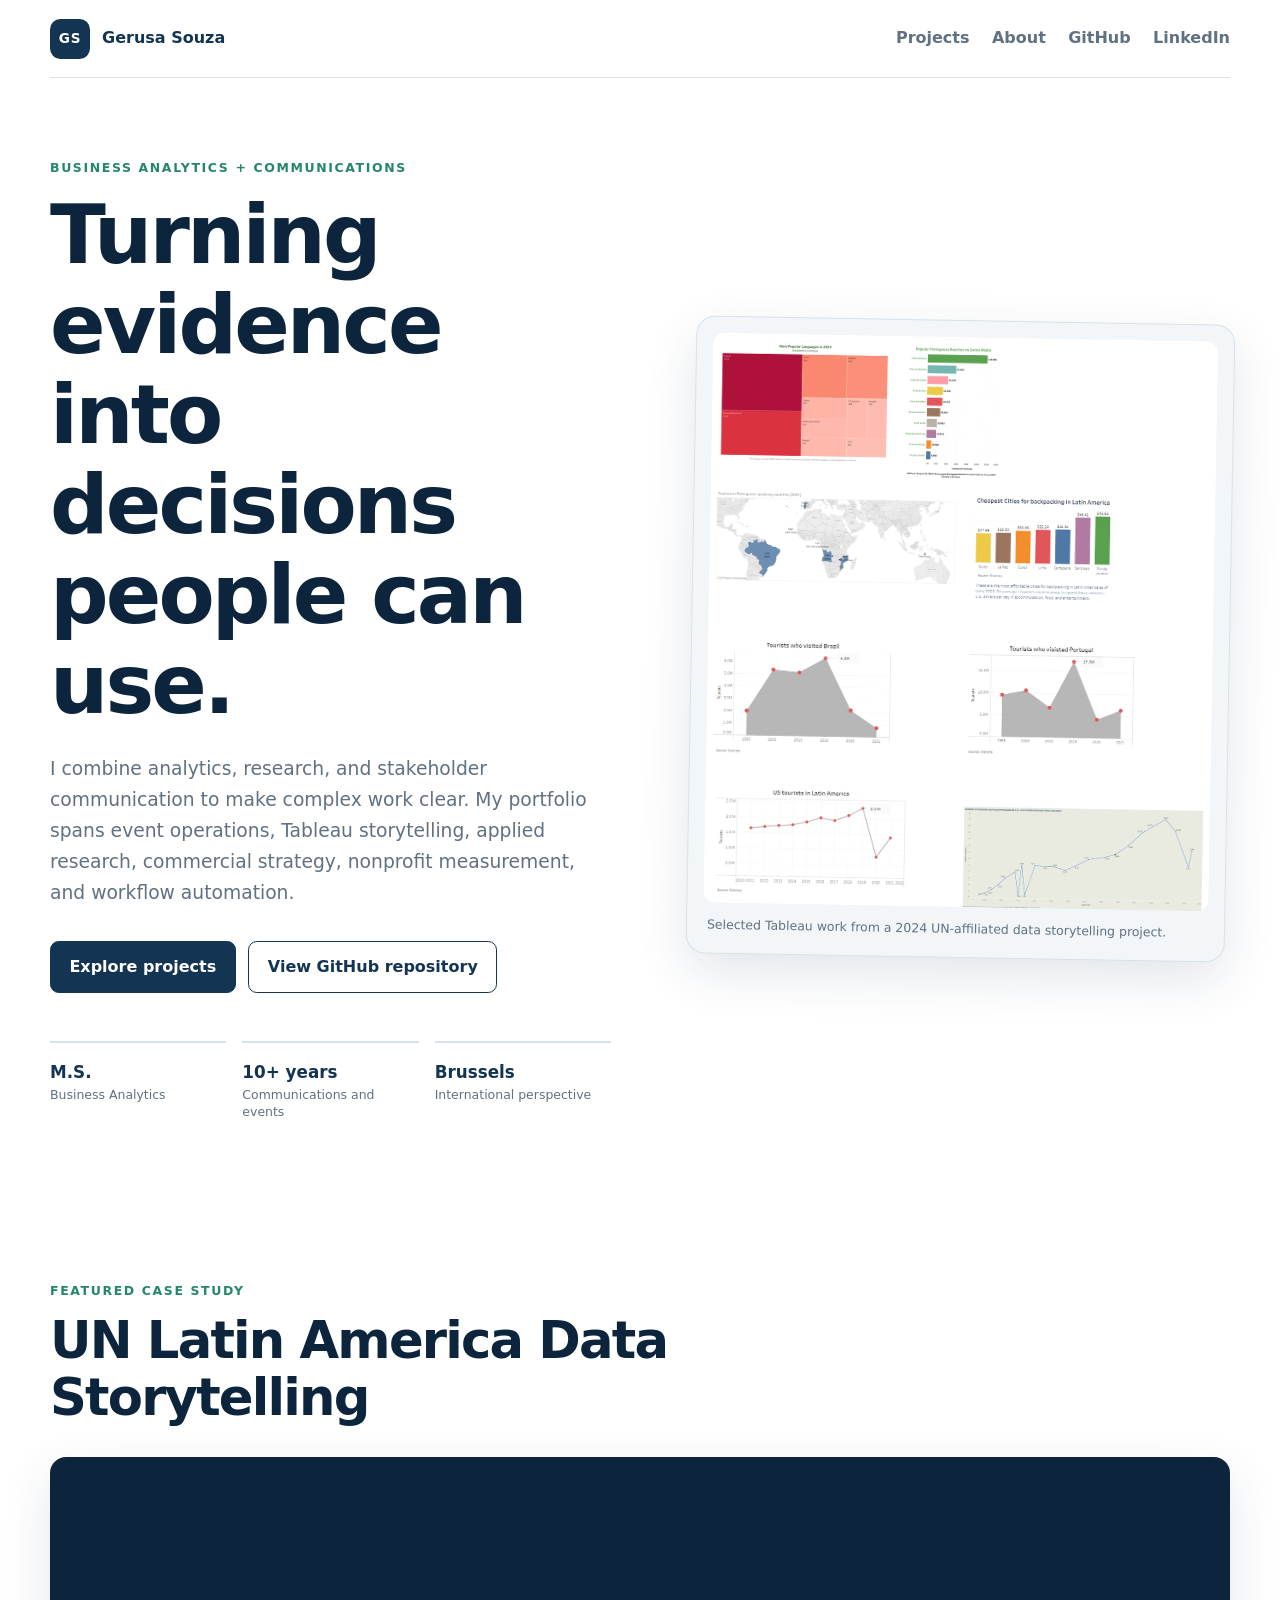
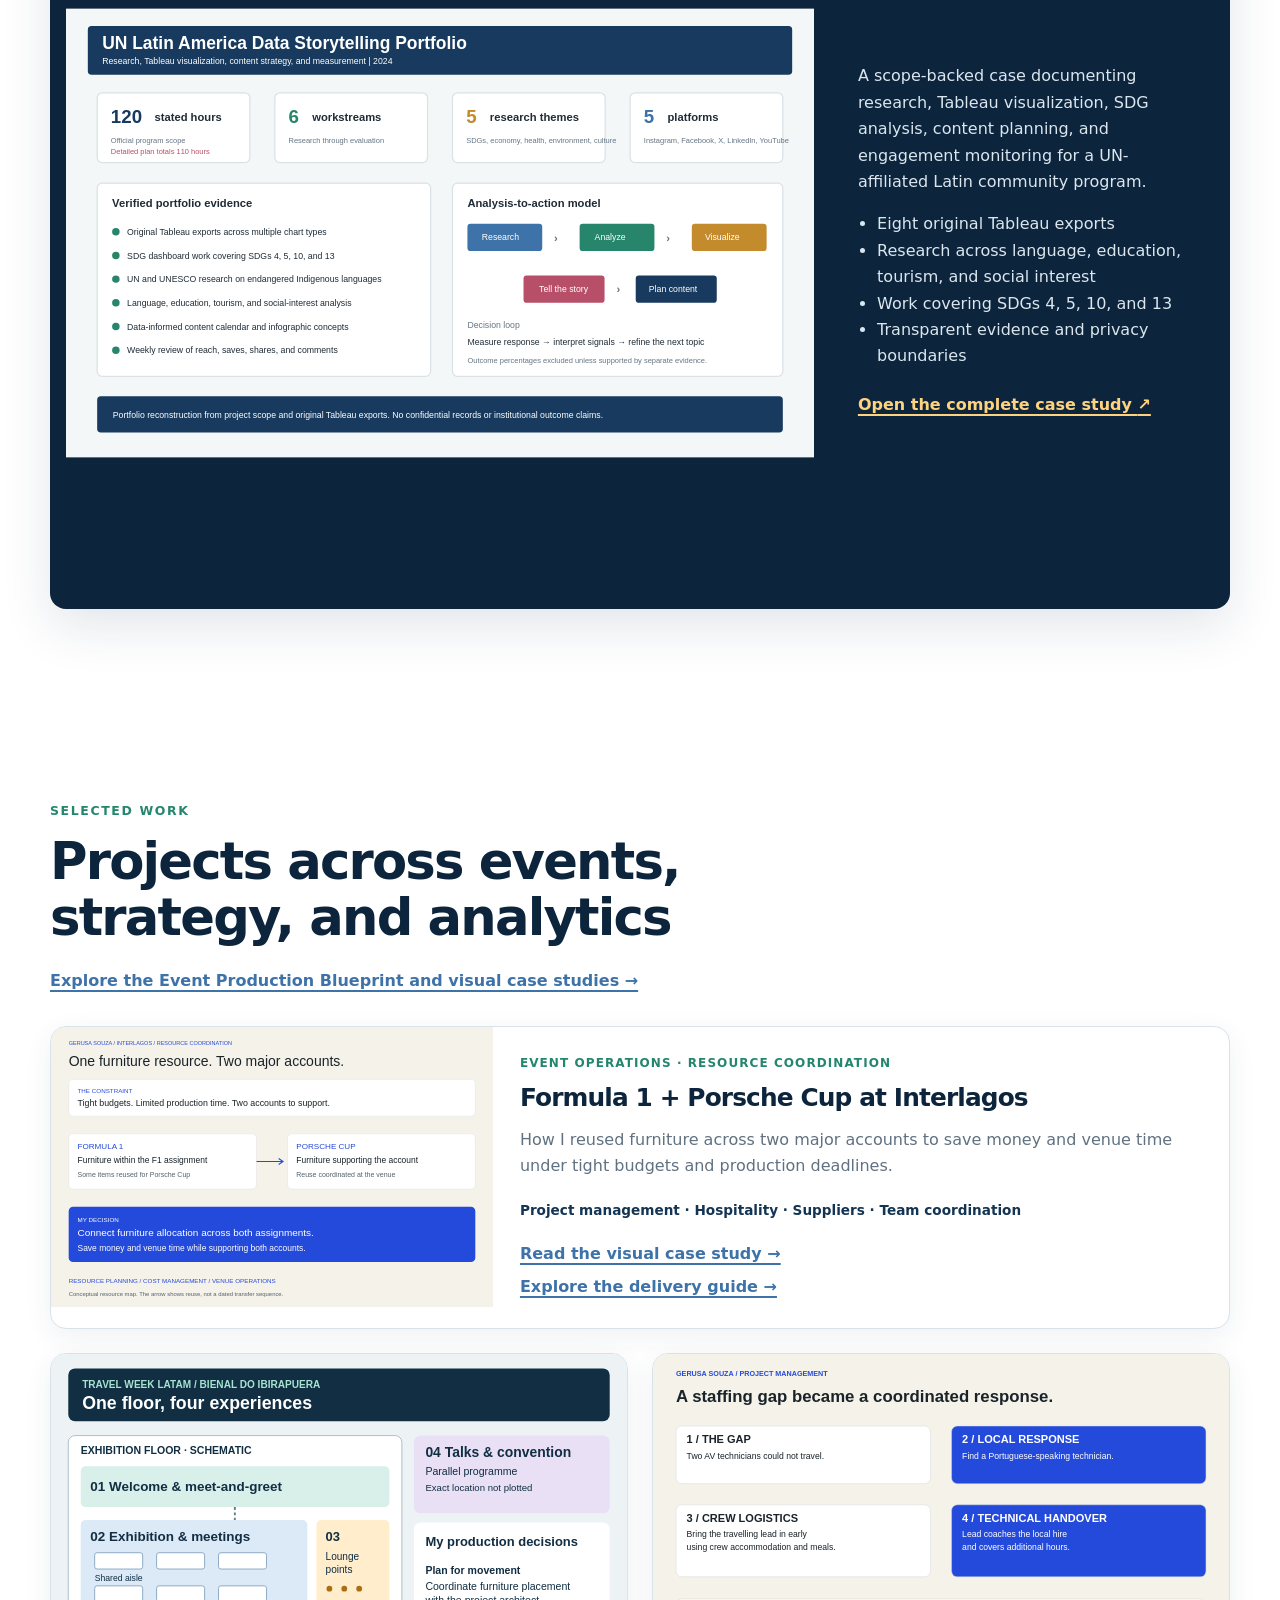
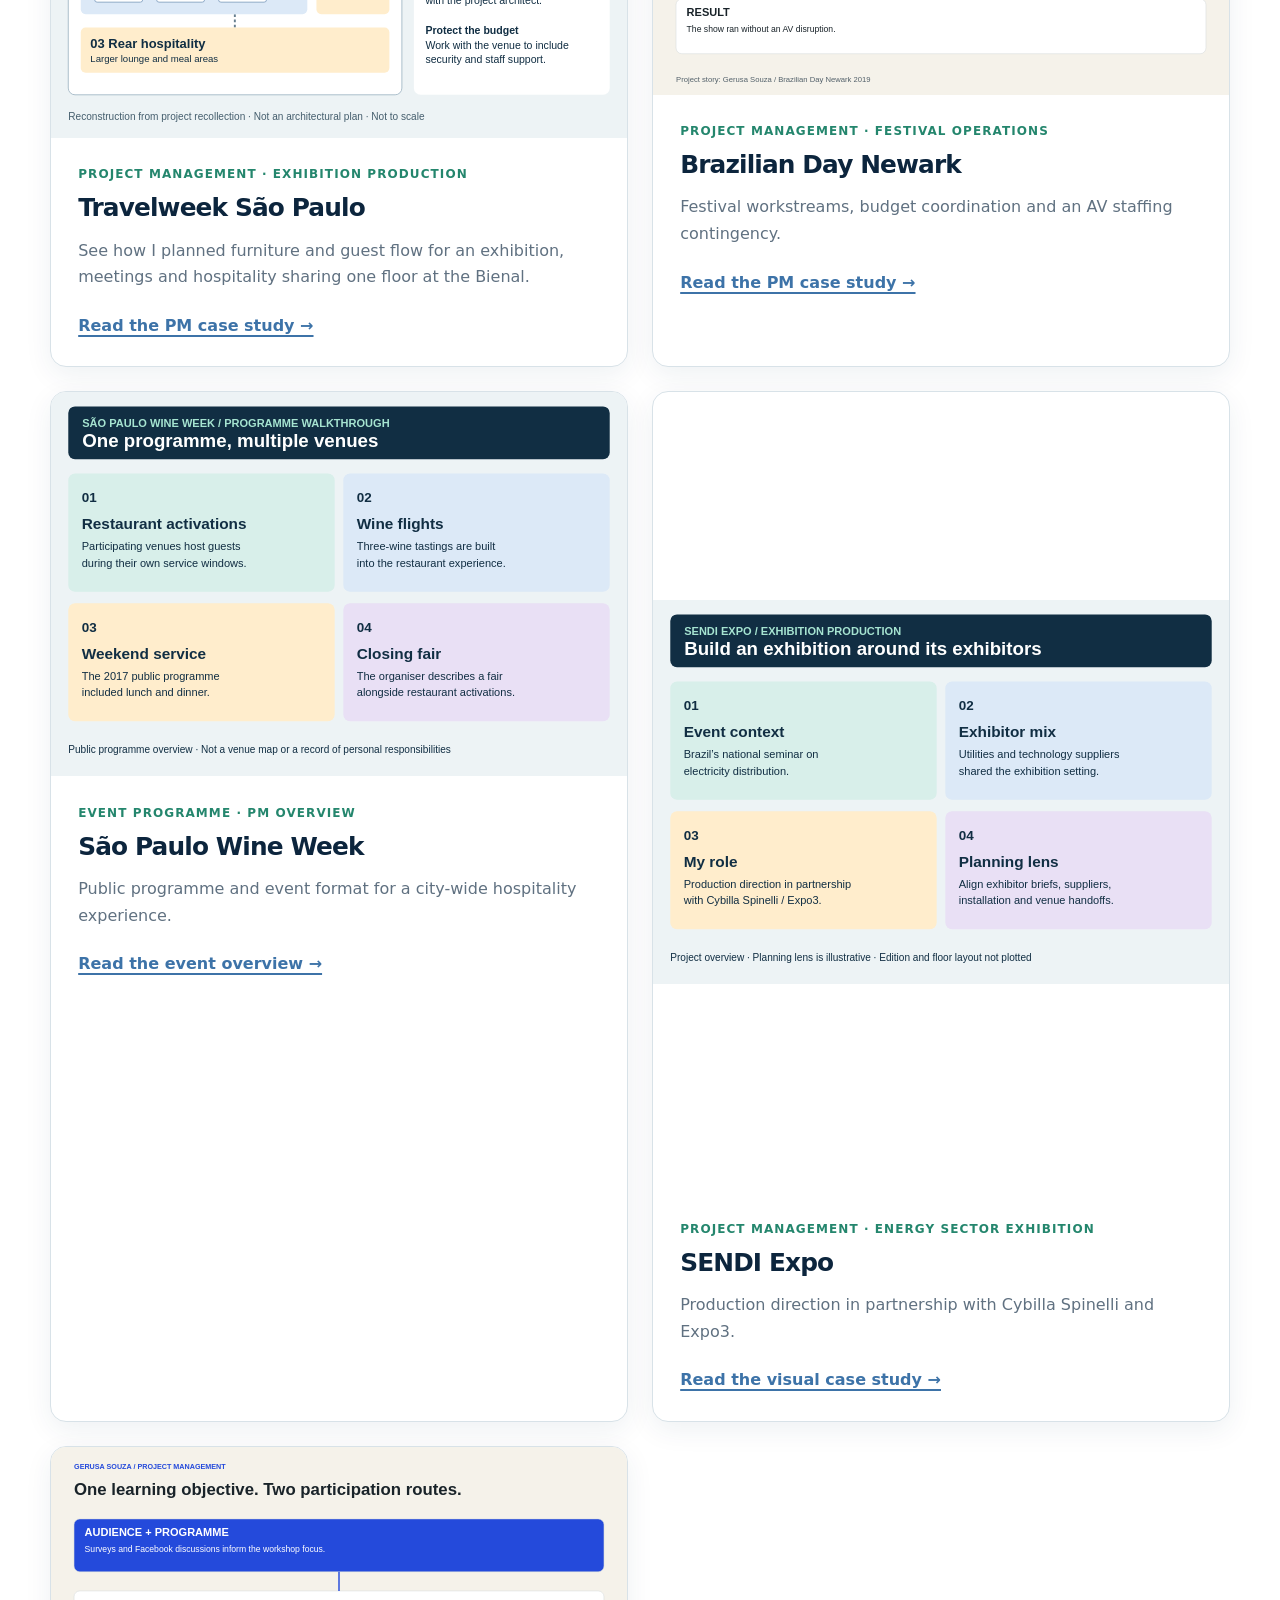
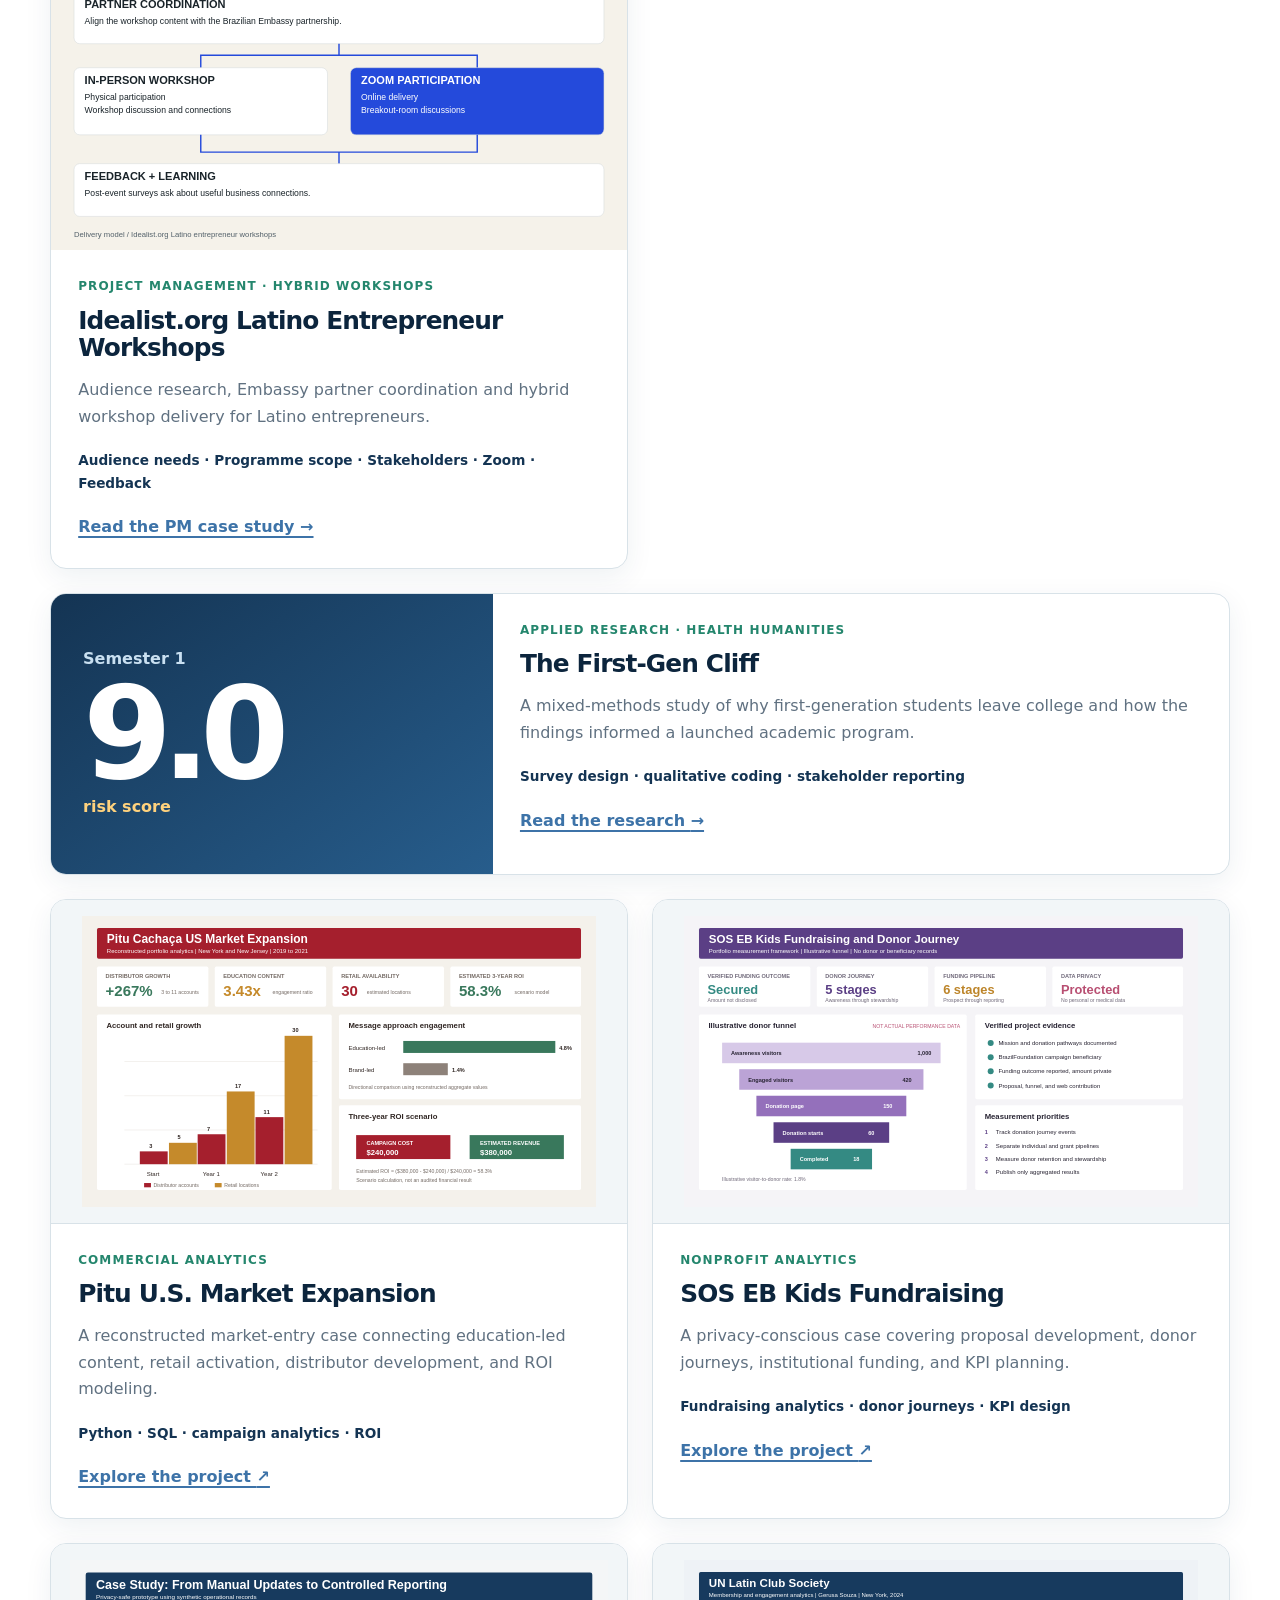
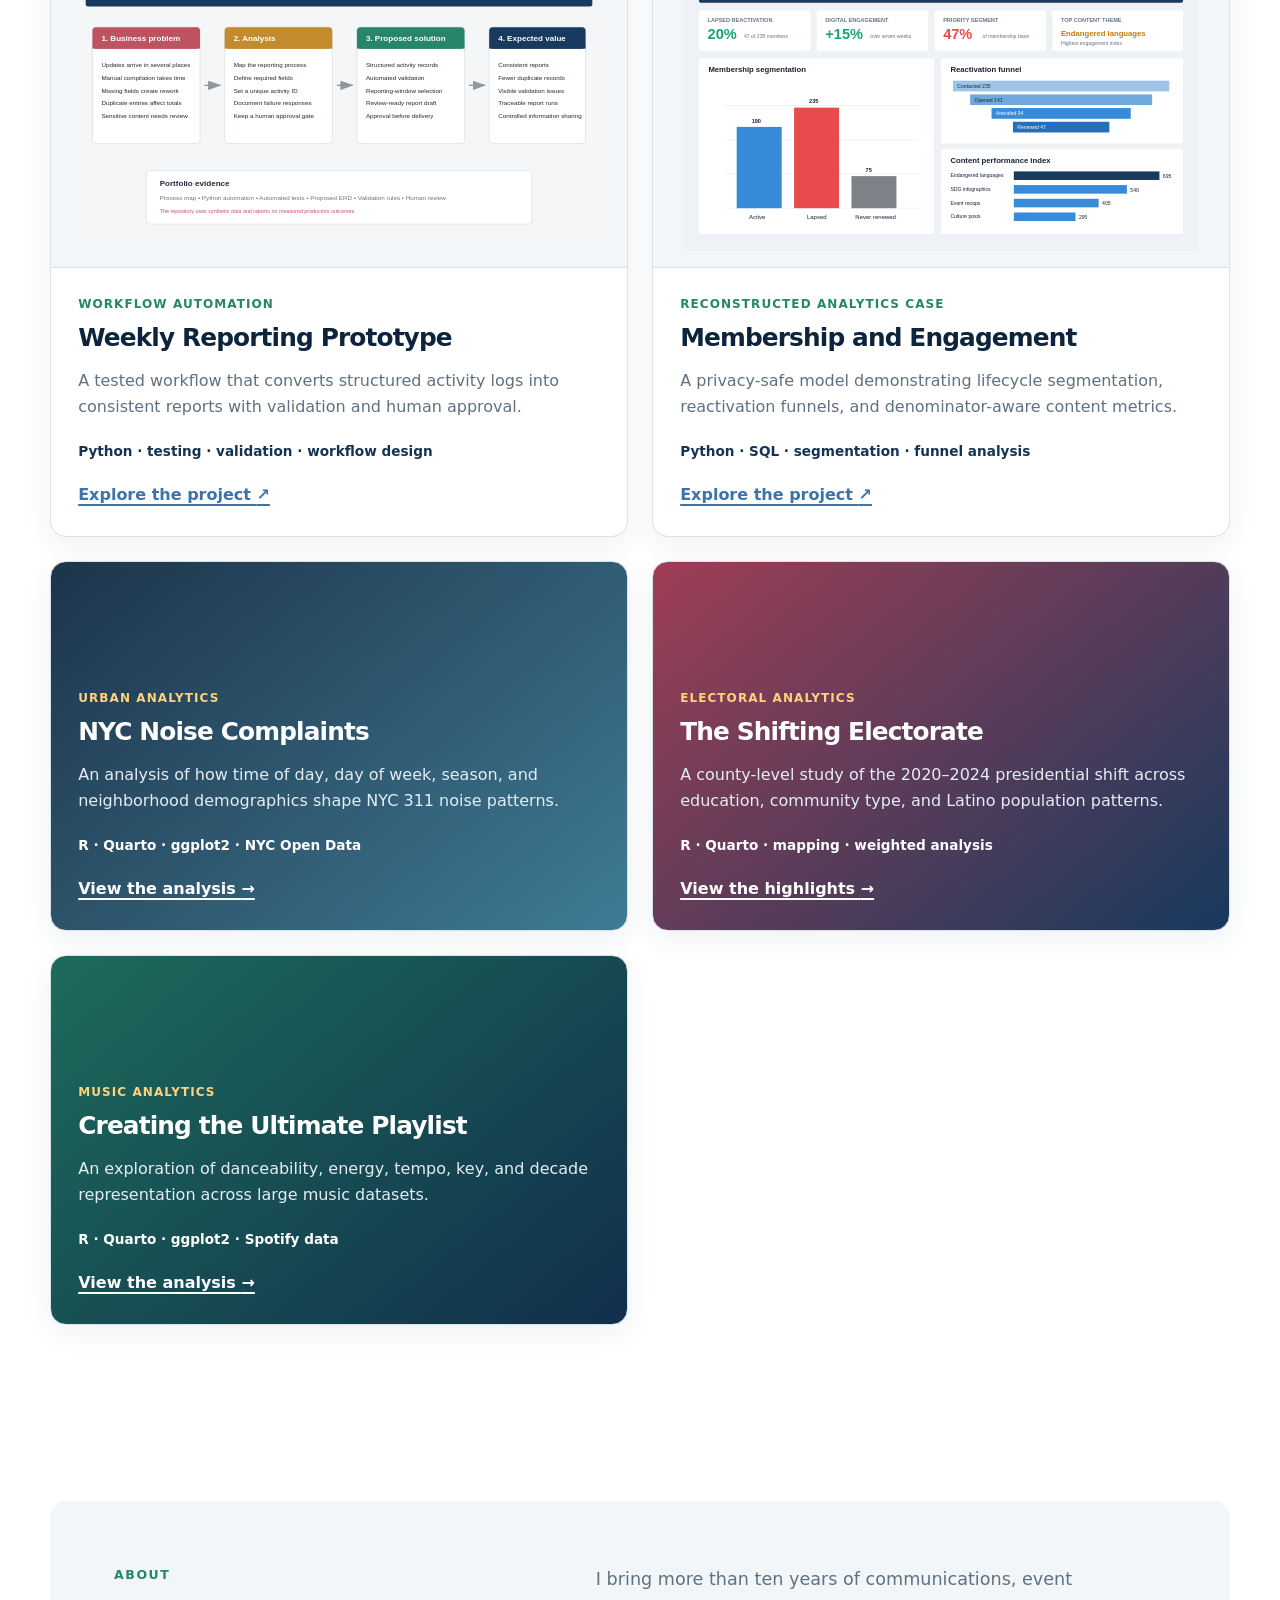
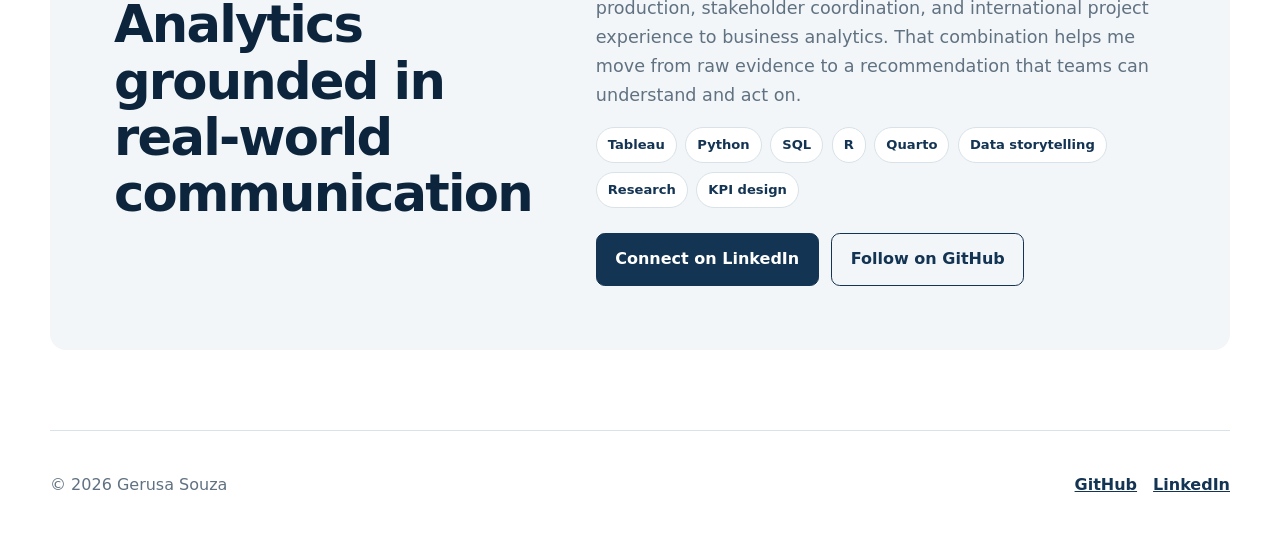
==== commit 997bb3dc: "Update index.html with event walkthroughs" ====
--- a/index.html
+++ b/index.html
@@ -73,7 +73,8 @@
           <div class="project-content"><p class="project-type">Event operations · Resource coordination</p><h3>Formula 1 + Porsche Cup at Interlagos</h3><p>How I reused furniture across two major accounts to save money and venue time under tight budgets and production deadlines.</p><p class="project-tools">Project management · Hospitality · Suppliers · Team coordination</p><a class="text-link" href="projects/interlagos-event-operations/">Read the visual case study →</a><br><a class="text-link" href="projects/interlagos-event-operations/resources.html">Explore the delivery guide →</a></div>
         </article>
 
-<article class="project-card"><a href="projects/travelweek-sao-paulo/"><img style="display:block;width:100%;height:auto" src="projects/travelweek-sao-paulo/visuals/floor-zones.svg" alt="Numbered Travel Week LATAM schematic showing exhibition, welcome, hospitality and talks" width="1200" height="800" loading="lazy"></a><div class="project-content"><p class="project-type">Project management · Exhibition production</p><h3>Travelweek São Paulo</h3><p>See how I planned furniture and guest flow for an exhibition, meetings and hospitality sharing one floor at the Bienal.</p><a class="text-link" href="projects/travelweek-sao-paulo/">Read the PM case study →</a></div></article><article class="project-card"><a href="projects/brazilian-day-newark/"><img style="display:block;width:100%;height:auto" src="projects/brazilian-day-newark/visuals/av-contingency.svg" alt="Brazilian Day Newark project overview" width="1200" height="800" loading="lazy"></a><div class="project-content"><p class="project-type">Project management · Festival operations</p><h3>Brazilian Day Newark</h3><p>Festival workstreams, budget coordination and an AV staffing contingency.</p><a class="text-link" href="projects/brazilian-day-newark/">Read the PM case study →</a></div></article><article class="project-card"><a href="projects/sao-paulo-wine-week/"><img style="display:block;width:100%;height:auto" src="projects/sao-paulo-wine-week/visuals/programme.svg" alt="São Paulo Wine Week project overview" width="1200" height="800" loading="lazy"></a><div class="project-content"><p class="project-type">Event programme · PM overview</p><h3>São Paulo Wine Week</h3><p>Public programme and event format for a city-wide hospitality experience.</p><a class="text-link" href="projects/sao-paulo-wine-week/">Read the event overview →</a></div></article>
+<article class="project-card"><a href="projects/travelweek-sao-paulo/"><img style="display:block;width:100%;height:auto" src="projects/travelweek-sao-paulo/visuals/floor-zones.svg" alt="Numbered Travel Week LATAM schematic showing exhibition, welcome, hospitality and talks" width="1200" height="800" loading="lazy"></a><div class="project-content"><p class="project-type">Project management · Exhibition production</p><h3>Travelweek São Paulo</h3><p>See how I planned furniture and guest flow for an exhibition, meetings and hospitality sharing one floor at the Bienal.</p><a class="text-link" href="projects/travelweek-sao-paulo/">Read the PM case study →</a></div></article><article class="project-card"><a href="projects/brazilian-day-newark/"><img style="display:block;width:100%;height:auto" src="projects/brazilian-day-newark/visuals/av-contingency.svg" alt="Brazilian Day Newark project overview" width="1200" height="800" loading="lazy"></a><div class="project-content"><p class="project-type">Project management · Festival operations</p><h3>Brazilian Day Newark</h3><p>Festival workstreams, budget coordination and an AV staffing contingency.</p><a class="text-link" href="projects/brazilian-day-newark/">Read the PM case study →</a></div></article><article class="project-card"><a href="projects/sao-paulo-wine-week/"><img style="display:block;width:100%;height:auto" src="projects/sao-paulo-wine-week/visuals/programme-walkthrough.svg" alt="São Paulo Wine Week project overview" width="1200" height="800" loading="lazy"></a><div class="project-content"><p class="project-type">Event programme · PM overview</p><h3>São Paulo Wine Week</h3><p>Public programme and event format for a city-wide hospitality experience.</p><a class="text-link" href="projects/sao-paulo-wine-week/">Read the event overview →</a></div></article>
+<article class="project-card"><a href="projects/sendi-expo/"><img src="projects/sendi-expo/visuals/expo-walkthrough.svg" alt="SENDI Expo production walkthrough" width="1200" height="800" loading="lazy"></a><div class="project-content"><p class="project-type">Project management · Energy sector exhibition</p><h3>SENDI Expo</h3><p>Production direction in partnership with Cybilla Spinelli and Expo3.</p><a class="text-link" href="projects/sendi-expo/">Read the visual case study →</a></div></article>
 
         <article class="project-card">
           <a href="projects/idealist-hybrid-workshops/"><img style="display:block;width:100%;height:auto" src="projects/idealist-hybrid-workshops/visuals/hybrid-delivery.svg" alt="Idealist workshop model connecting audience research, partners, in-person and Zoom participation, and feedback" width="1200" height="840" loading="lazy"></a>
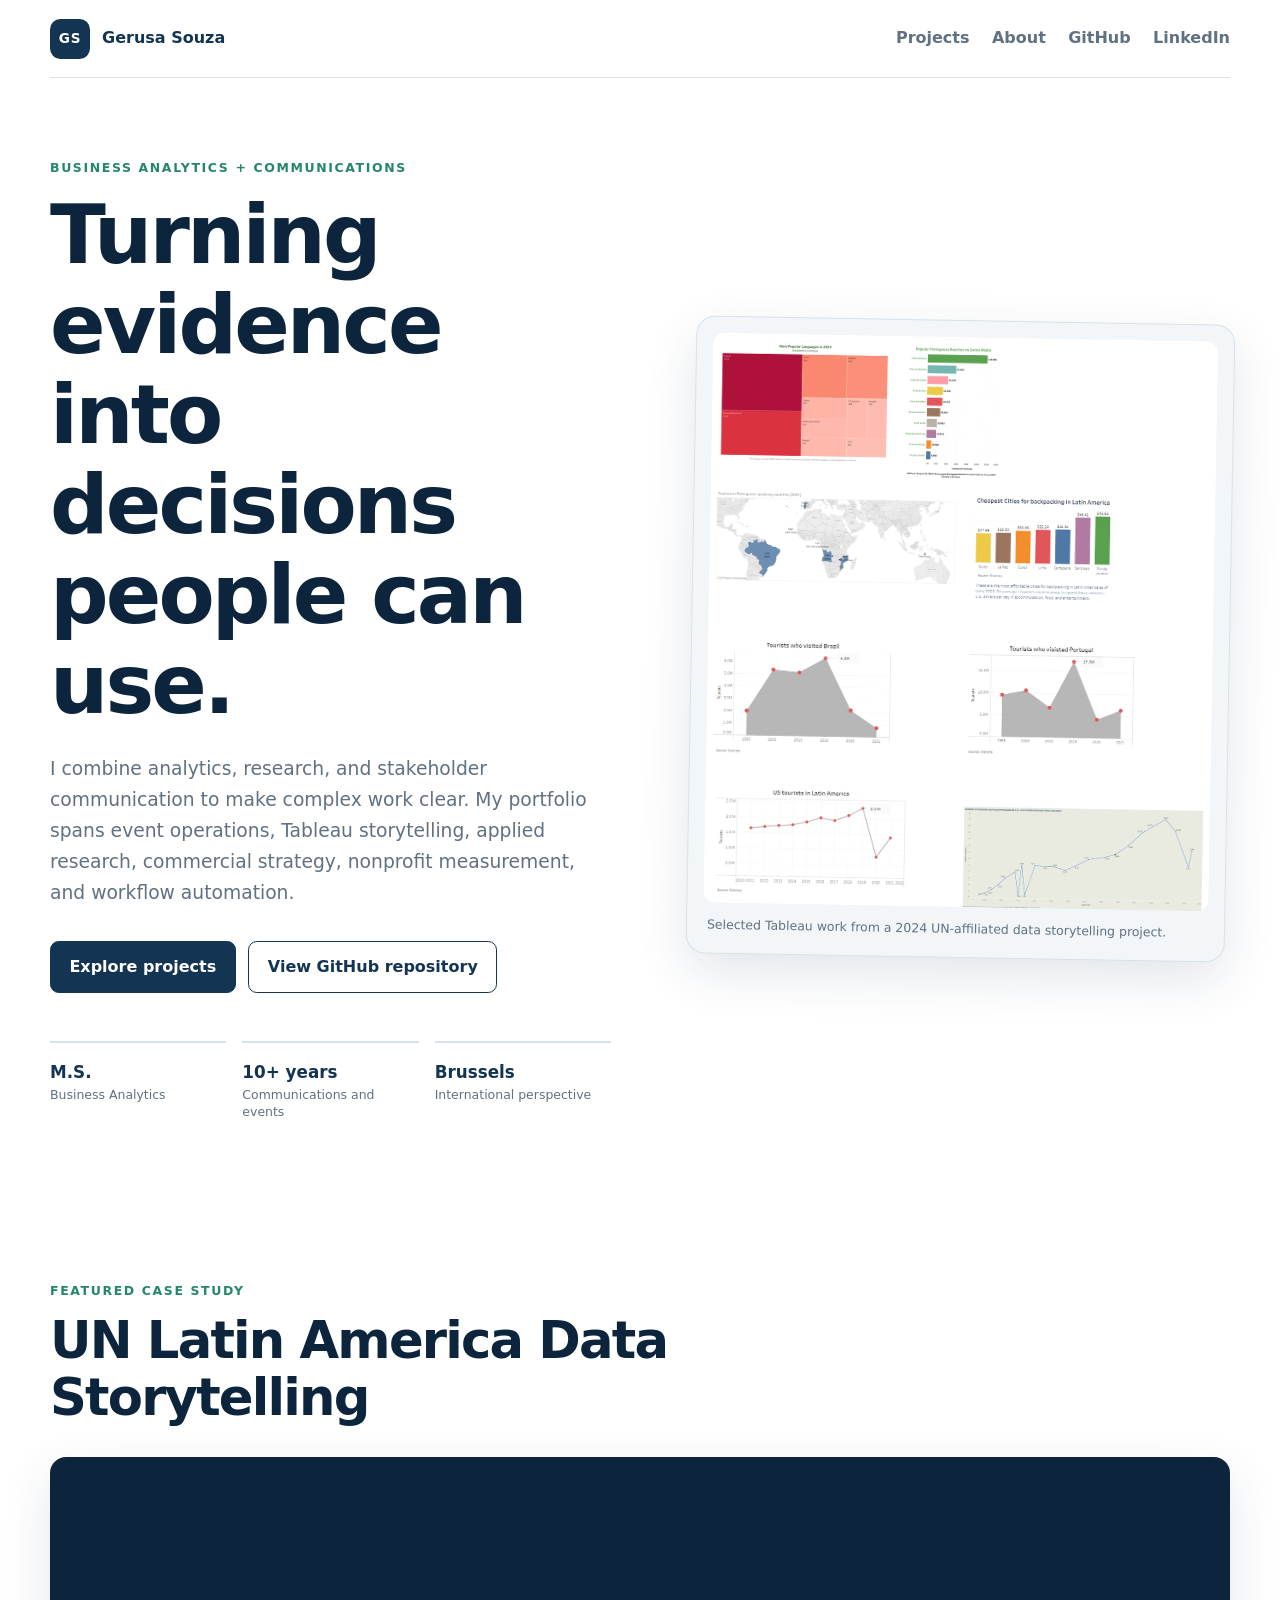
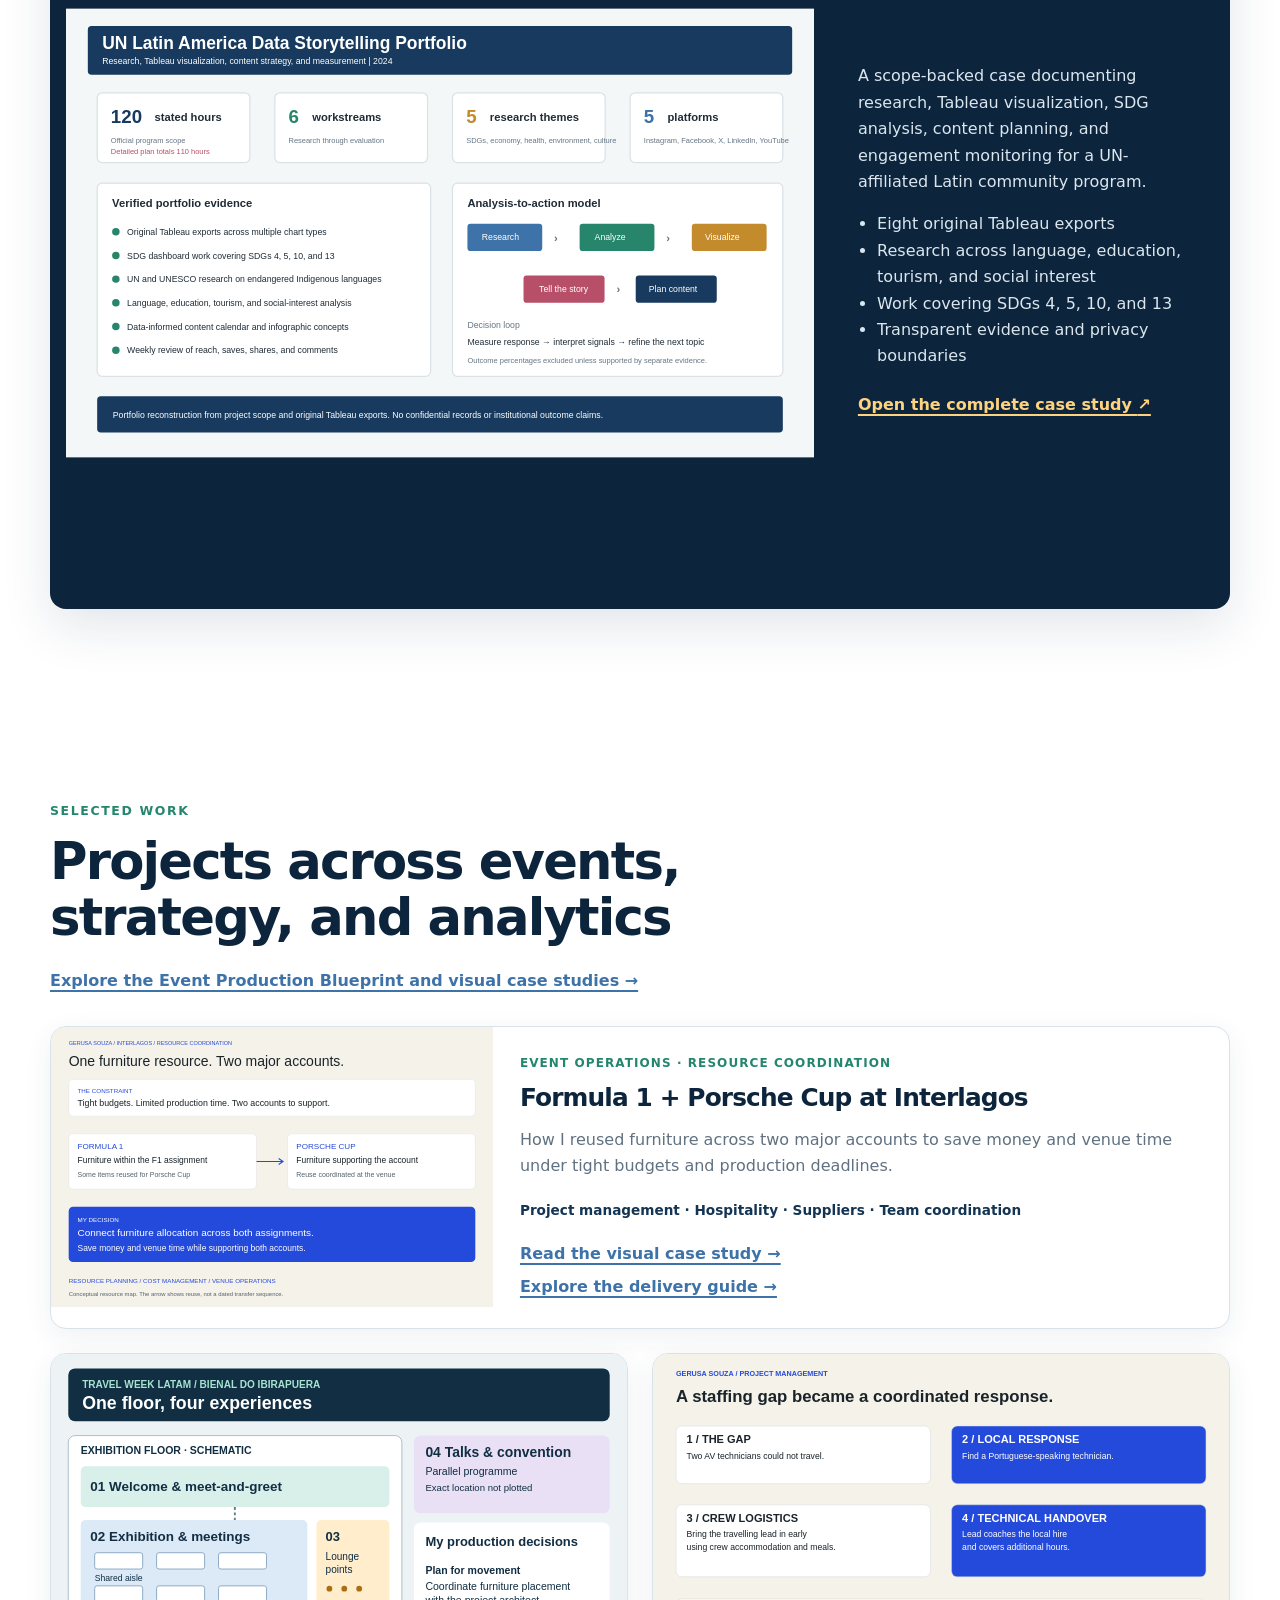
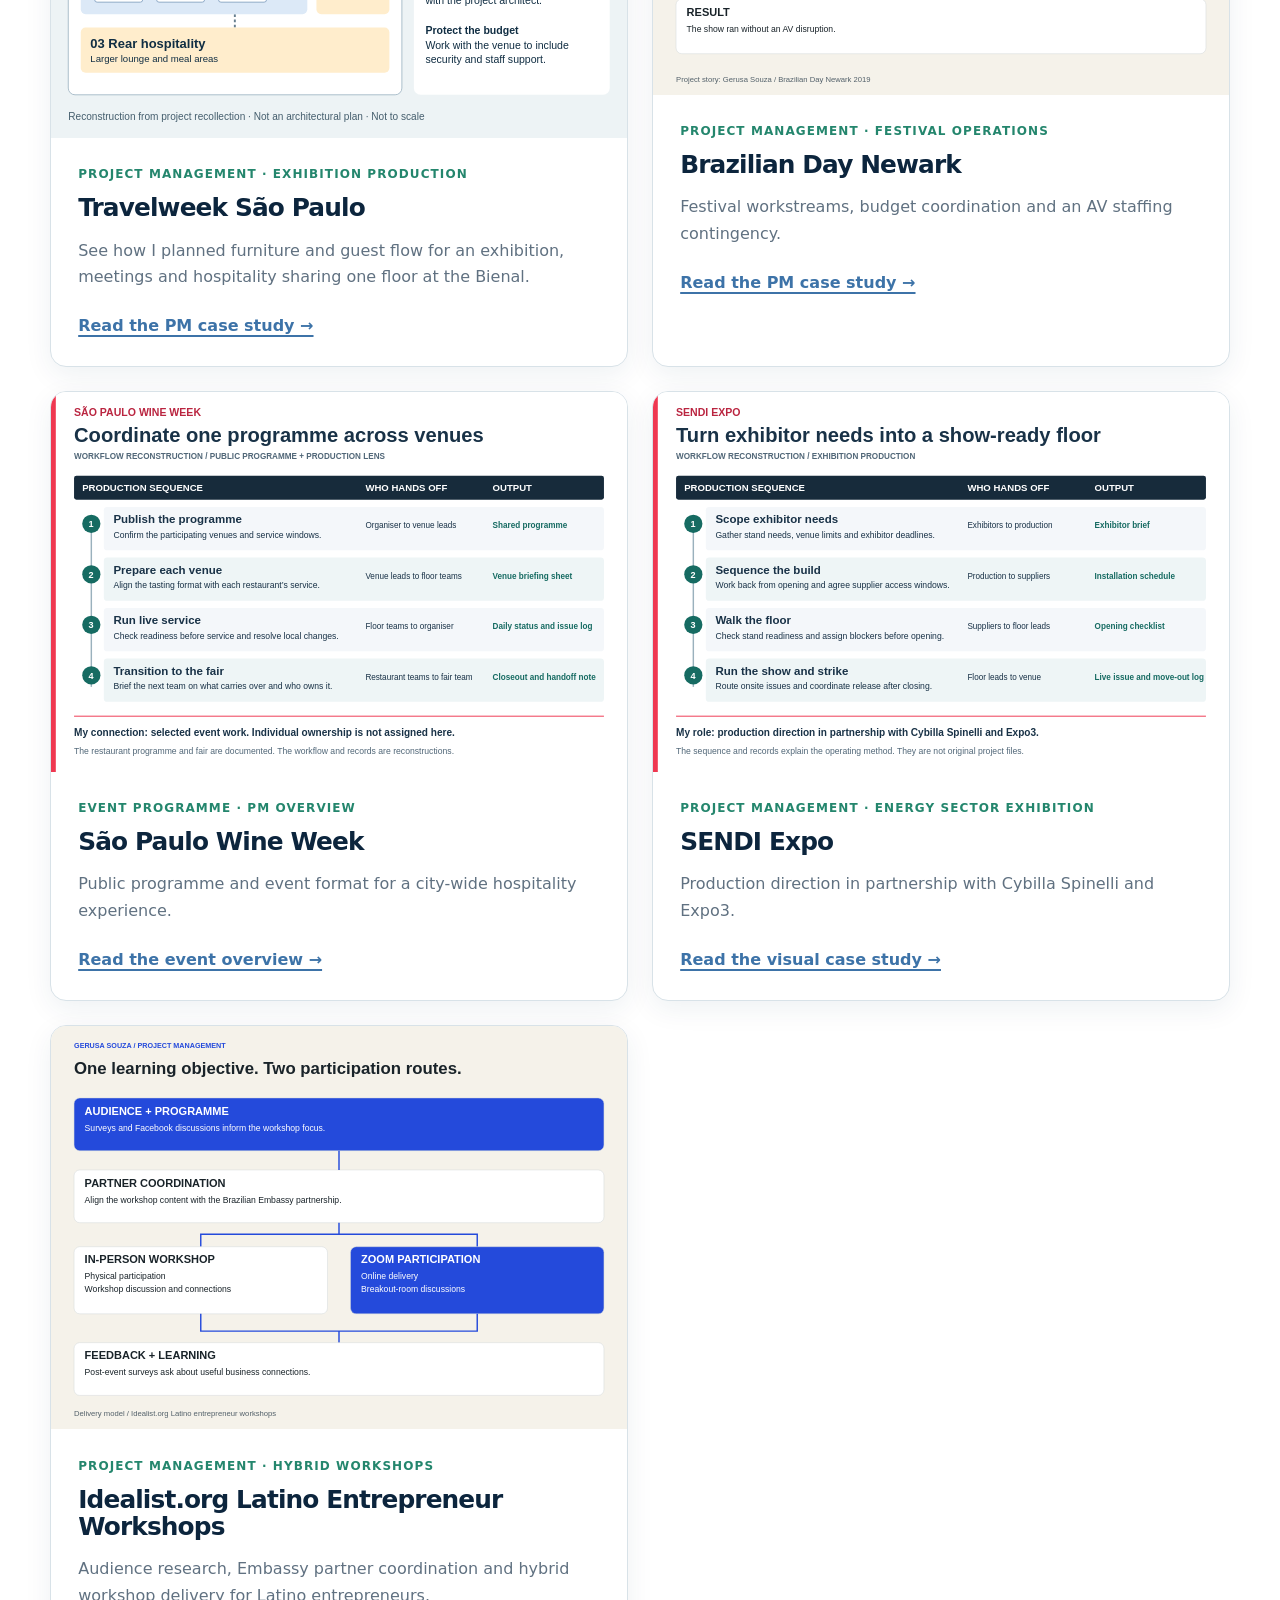
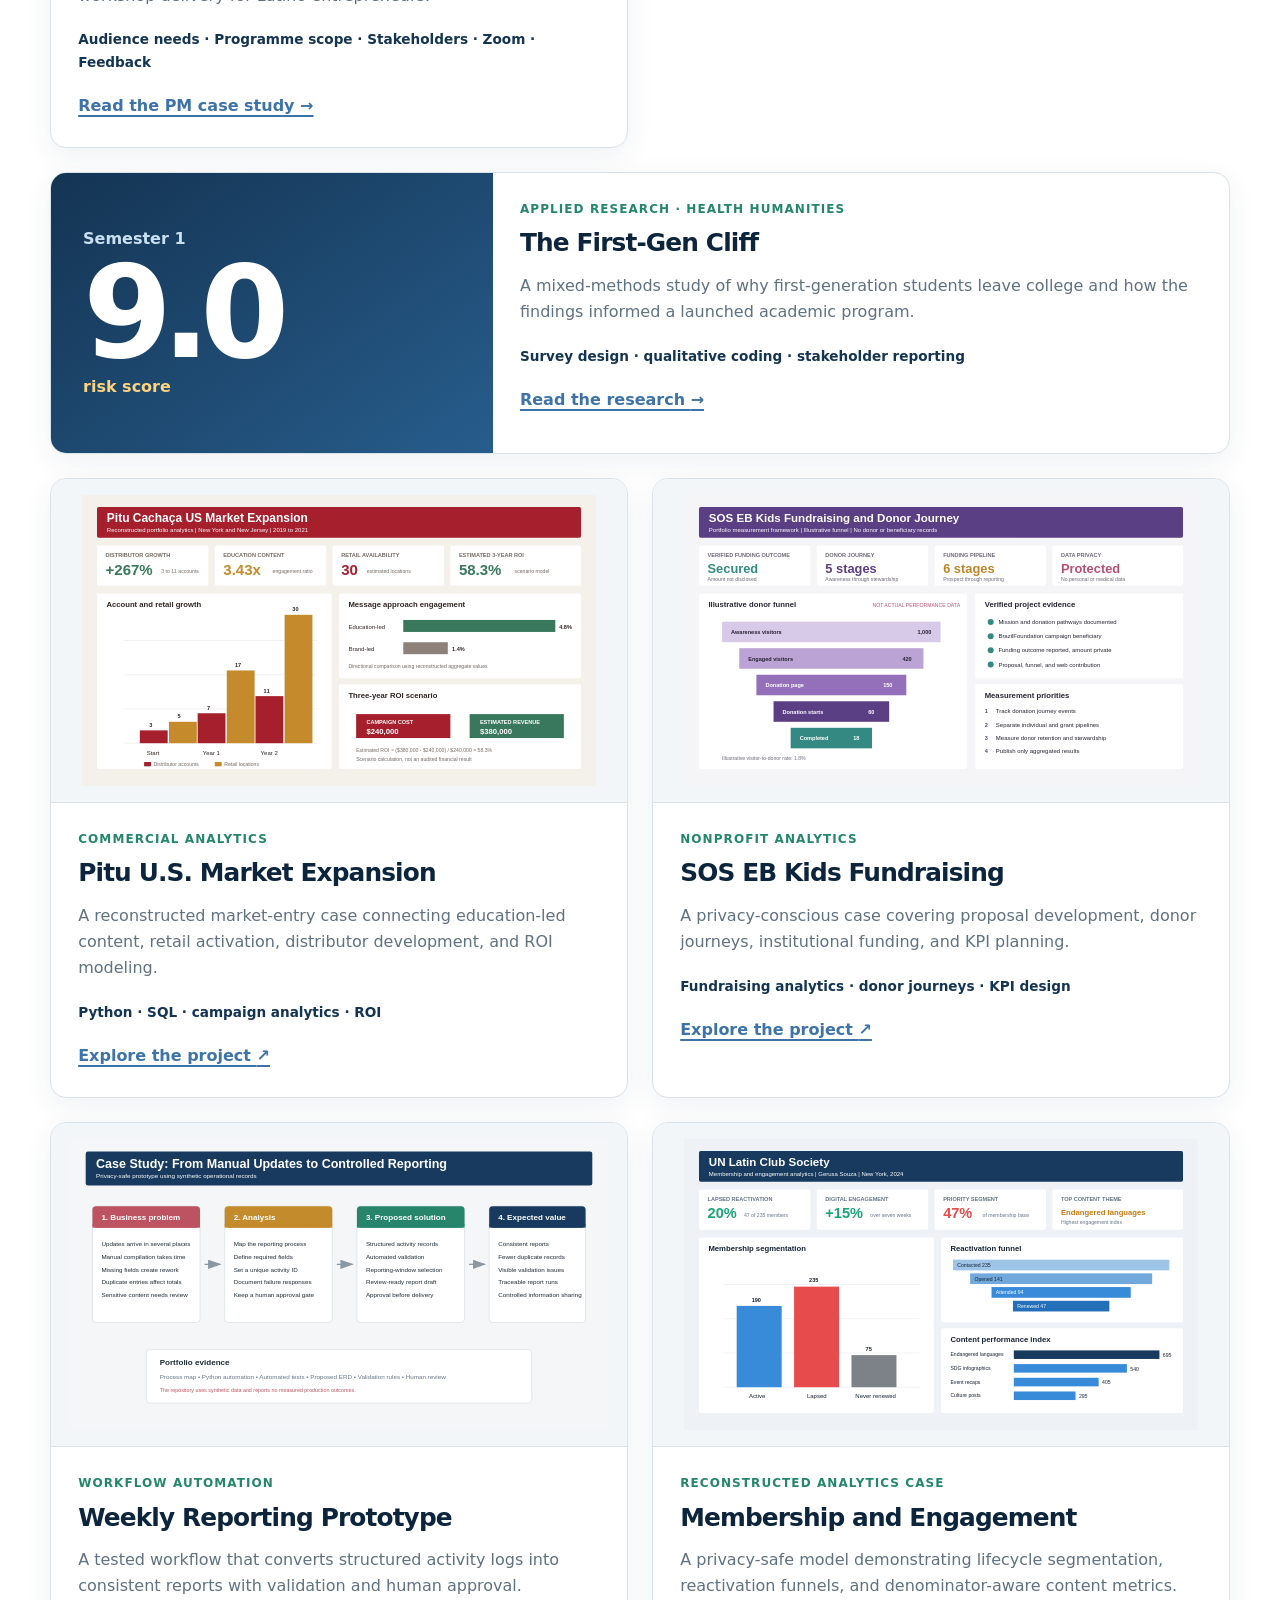
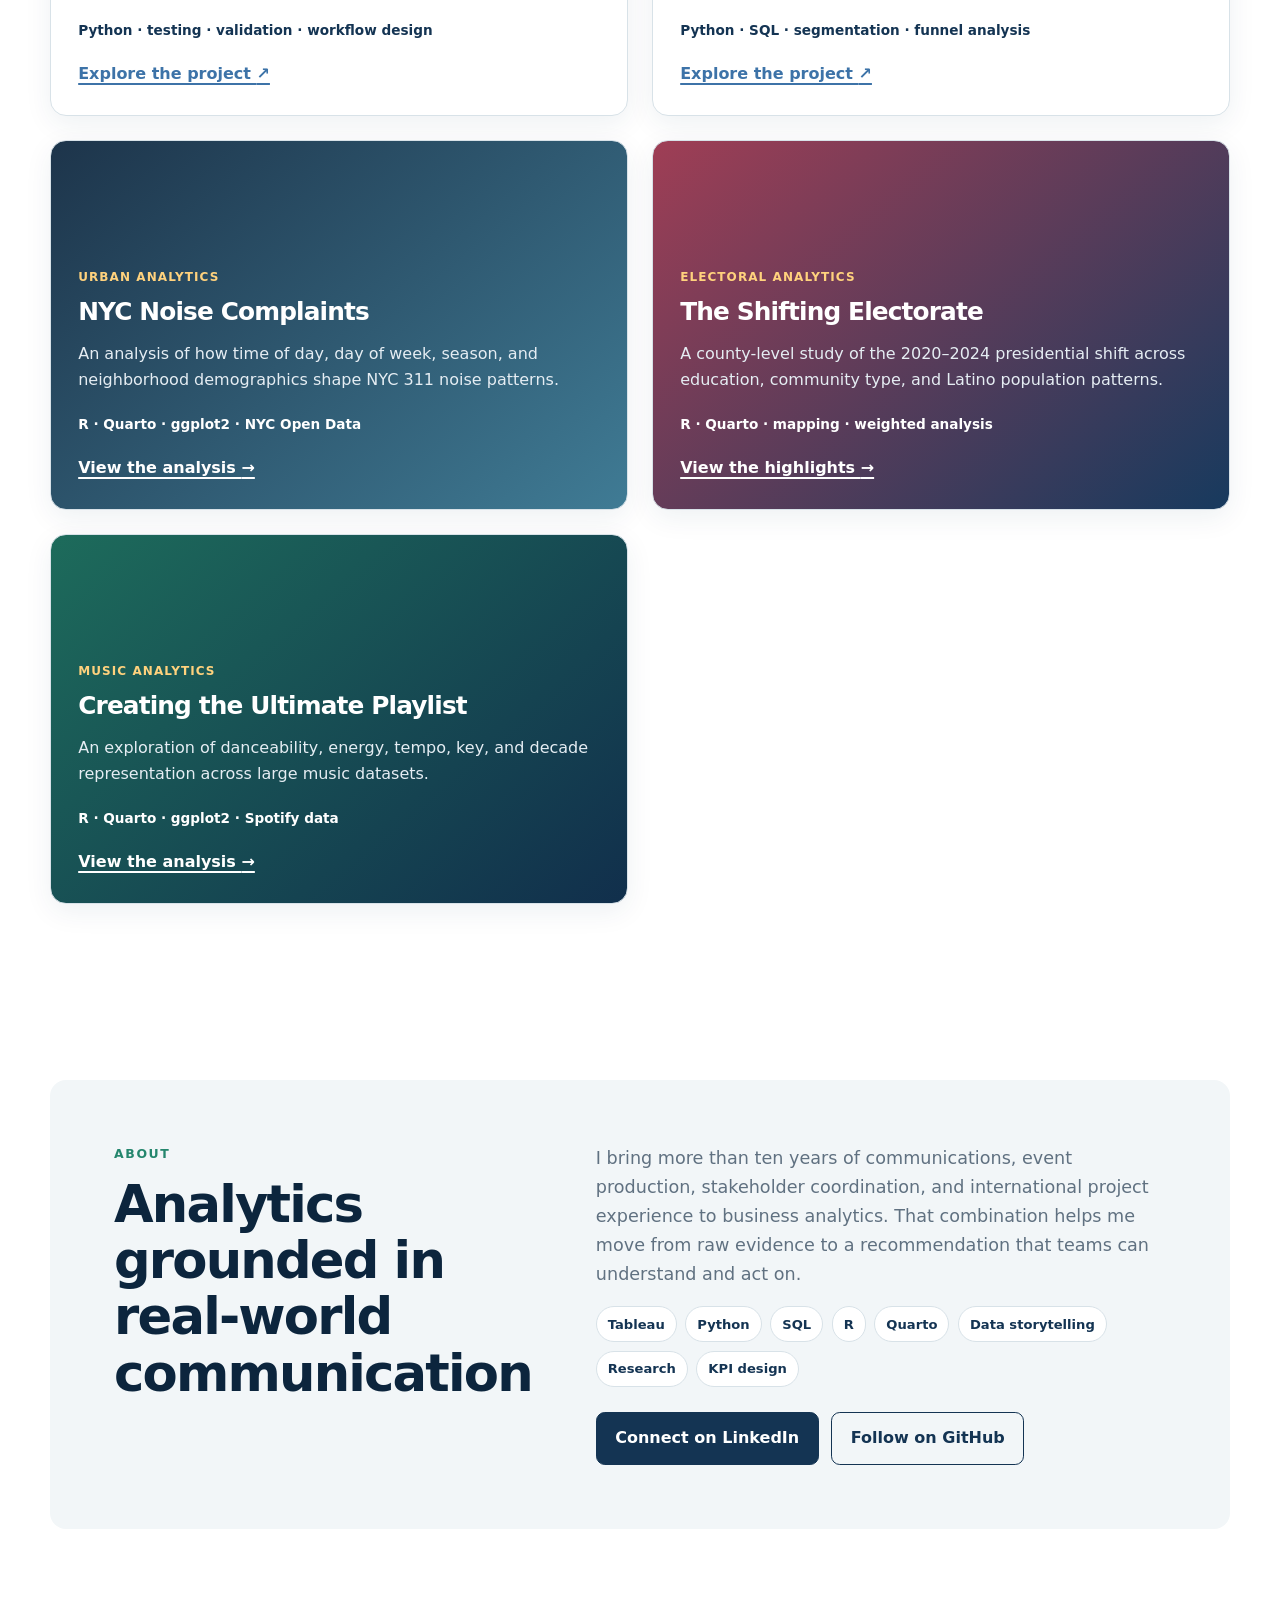
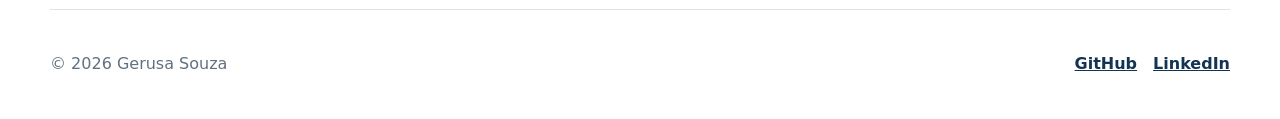
==== commit 14b56b7d: "Polish event portfolio captions and card spacing" ====
--- a/index.html
+++ b/index.html
@@ -73,8 +73,8 @@
           <div class="project-content"><p class="project-type">Event operations · Resource coordination</p><h3>Formula 1 + Porsche Cup at Interlagos</h3><p>How I reused furniture across two major accounts to save money and venue time under tight budgets and production deadlines.</p><p class="project-tools">Project management · Hospitality · Suppliers · Team coordination</p><a class="text-link" href="projects/interlagos-event-operations/">Read the visual case study →</a><br><a class="text-link" href="projects/interlagos-event-operations/resources.html">Explore the delivery guide →</a></div>
         </article>
 
-<article class="project-card"><a href="projects/travelweek-sao-paulo/"><img style="display:block;width:100%;height:auto" src="projects/travelweek-sao-paulo/visuals/floor-zones.svg" alt="Numbered Travel Week LATAM schematic showing exhibition, welcome, hospitality and talks" width="1200" height="800" loading="lazy"></a><div class="project-content"><p class="project-type">Project management · Exhibition production</p><h3>Travelweek São Paulo</h3><p>See how I planned furniture and guest flow for an exhibition, meetings and hospitality sharing one floor at the Bienal.</p><a class="text-link" href="projects/travelweek-sao-paulo/">Read the PM case study →</a></div></article><article class="project-card"><a href="projects/brazilian-day-newark/"><img style="display:block;width:100%;height:auto" src="projects/brazilian-day-newark/visuals/av-contingency.svg" alt="Brazilian Day Newark project overview" width="1200" height="800" loading="lazy"></a><div class="project-content"><p class="project-type">Project management · Festival operations</p><h3>Brazilian Day Newark</h3><p>Festival workstreams, budget coordination and an AV staffing contingency.</p><a class="text-link" href="projects/brazilian-day-newark/">Read the PM case study →</a></div></article><article class="project-card"><a href="projects/sao-paulo-wine-week/"><img style="display:block;width:100%;height:auto" src="projects/sao-paulo-wine-week/visuals/programme-walkthrough.svg" alt="São Paulo Wine Week project overview" width="1200" height="800" loading="lazy"></a><div class="project-content"><p class="project-type">Event programme · PM overview</p><h3>São Paulo Wine Week</h3><p>Public programme and event format for a city-wide hospitality experience.</p><a class="text-link" href="projects/sao-paulo-wine-week/">Read the event overview →</a></div></article>
-<article class="project-card"><a href="projects/sendi-expo/"><img src="projects/sendi-expo/visuals/expo-walkthrough.svg" alt="SENDI Expo production walkthrough" width="1200" height="800" loading="lazy"></a><div class="project-content"><p class="project-type">Project management · Energy sector exhibition</p><h3>SENDI Expo</h3><p>Production direction in partnership with Cybilla Spinelli and Expo3.</p><a class="text-link" href="projects/sendi-expo/">Read the visual case study →</a></div></article>
+<article class="project-card"><a href="projects/travelweek-sao-paulo/"><img style="display:block;width:100%;height:auto" src="projects/travelweek-sao-paulo/visuals/floor-zones.svg" alt="Numbered Travel Week LATAM schematic showing exhibition, welcome, hospitality and talks" width="1200" height="800" loading="lazy"></a><div class="project-content"><p class="project-type">Project management · Exhibition production</p><h3>Travelweek São Paulo</h3><p>See how I planned furniture and guest flow for an exhibition, meetings and hospitality sharing one floor at the Bienal.</p><a class="text-link" href="projects/travelweek-sao-paulo/">Read the PM case study →</a></div></article><article class="project-card"><a href="projects/brazilian-day-newark/"><img style="display:block;width:100%;height:auto" src="projects/brazilian-day-newark/visuals/av-contingency.svg" alt="Brazilian Day Newark project overview" width="1200" height="800" loading="lazy"></a><div class="project-content"><p class="project-type">Project management · Festival operations</p><h3>Brazilian Day Newark</h3><p>Festival workstreams, budget coordination and an AV staffing contingency.</p><a class="text-link" href="projects/brazilian-day-newark/">Read the PM case study →</a></div></article><article class="project-card" style="align-self:start"><a href="projects/sao-paulo-wine-week/"><img style="display:block;width:100%;height:auto;aspect-ratio:1200/790" src="projects/sao-paulo-wine-week/visuals/programme-walkthrough.svg" alt="São Paulo Wine Week project overview" width="1200" height="790" loading="lazy"></a><div class="project-content"><p class="project-type">Event programme · PM overview</p><h3>São Paulo Wine Week</h3><p>Public programme and event format for a city-wide hospitality experience.</p><a class="text-link" href="projects/sao-paulo-wine-week/">Read the event overview →</a></div></article>
+<article class="project-card" style="align-self:start"><a href="projects/sendi-expo/"><img style="display:block;width:100%;height:auto;aspect-ratio:1200/790" src="projects/sendi-expo/visuals/expo-walkthrough.svg" alt="SENDI Expo production walkthrough" width="1200" height="790" loading="lazy"></a><div class="project-content"><p class="project-type">Project management · Energy sector exhibition</p><h3>SENDI Expo</h3><p>Production direction in partnership with Cybilla Spinelli and Expo3.</p><a class="text-link" href="projects/sendi-expo/">Read the visual case study →</a></div></article>
 
         <article class="project-card">
           <a href="projects/idealist-hybrid-workshops/"><img style="display:block;width:100%;height:auto" src="projects/idealist-hybrid-workshops/visuals/hybrid-delivery.svg" alt="Idealist workshop model connecting audience research, partners, in-person and Zoom participation, and feedback" width="1200" height="840" loading="lazy"></a>
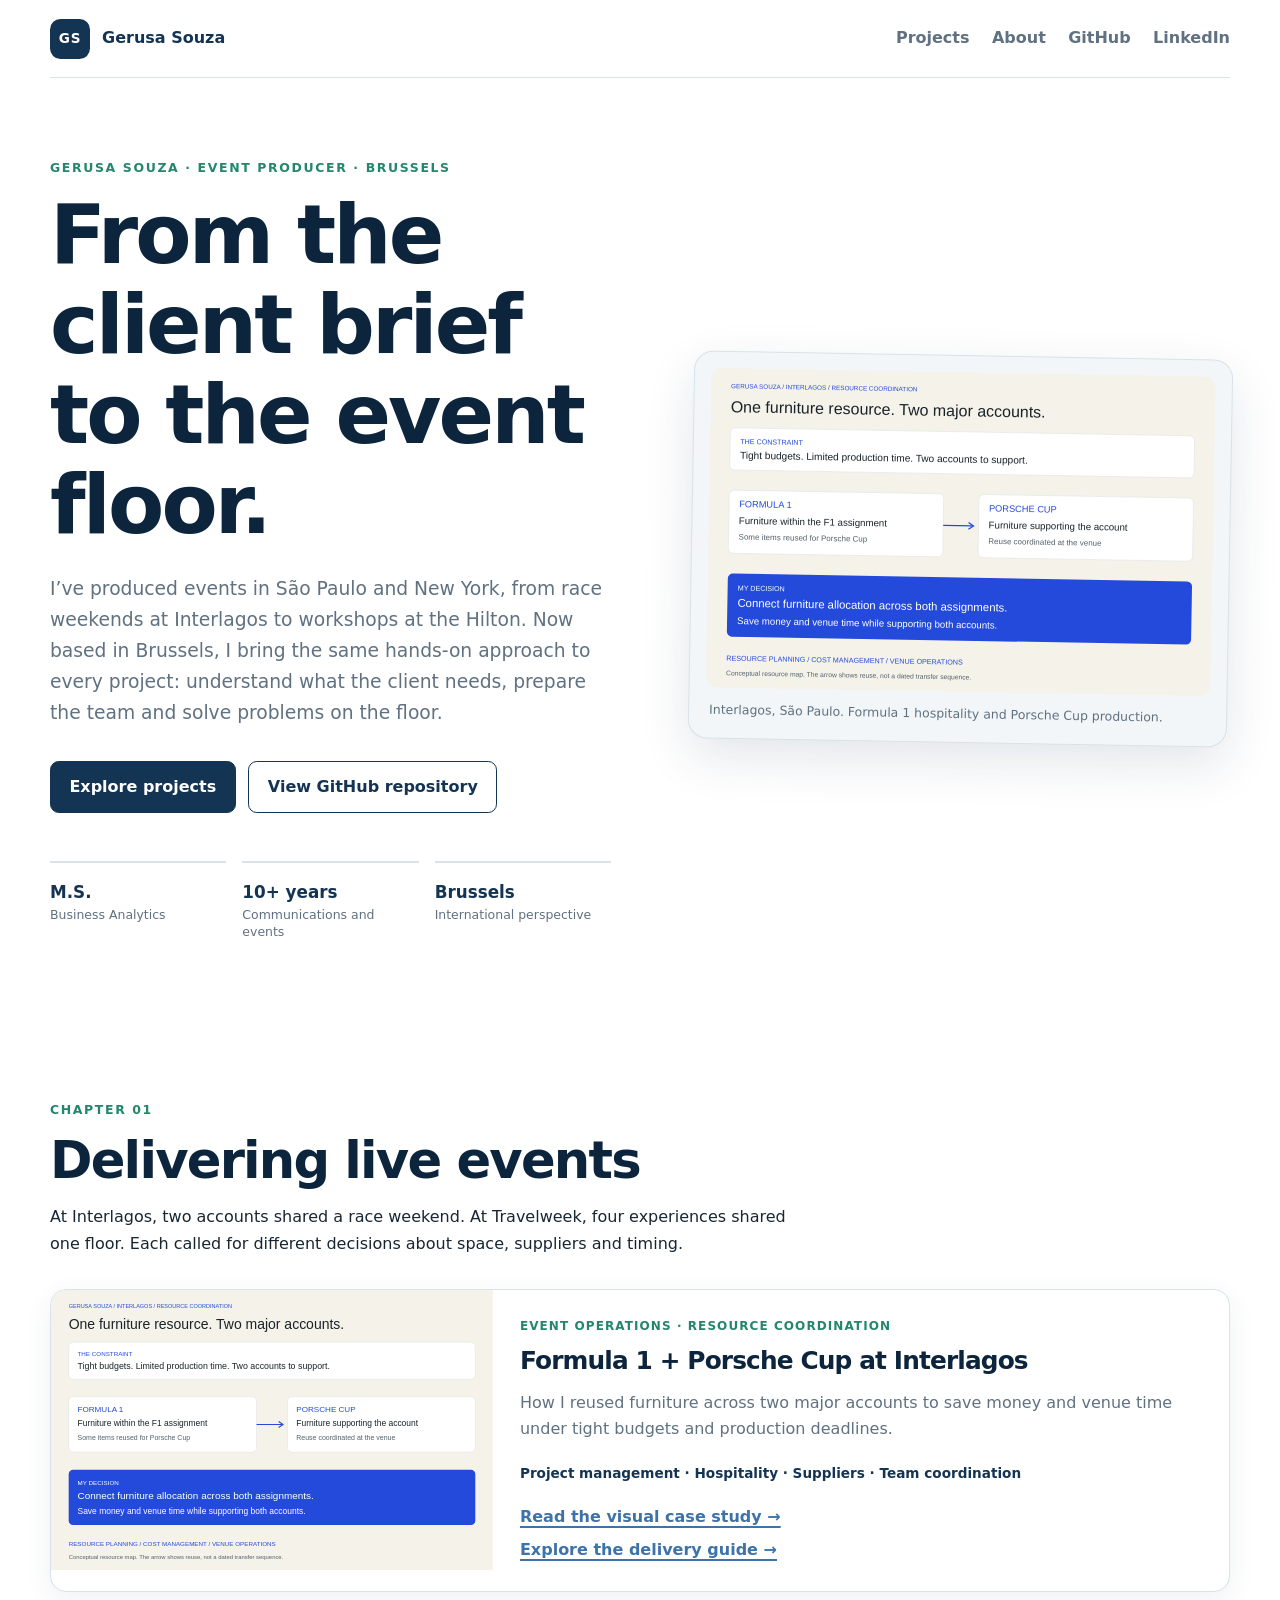
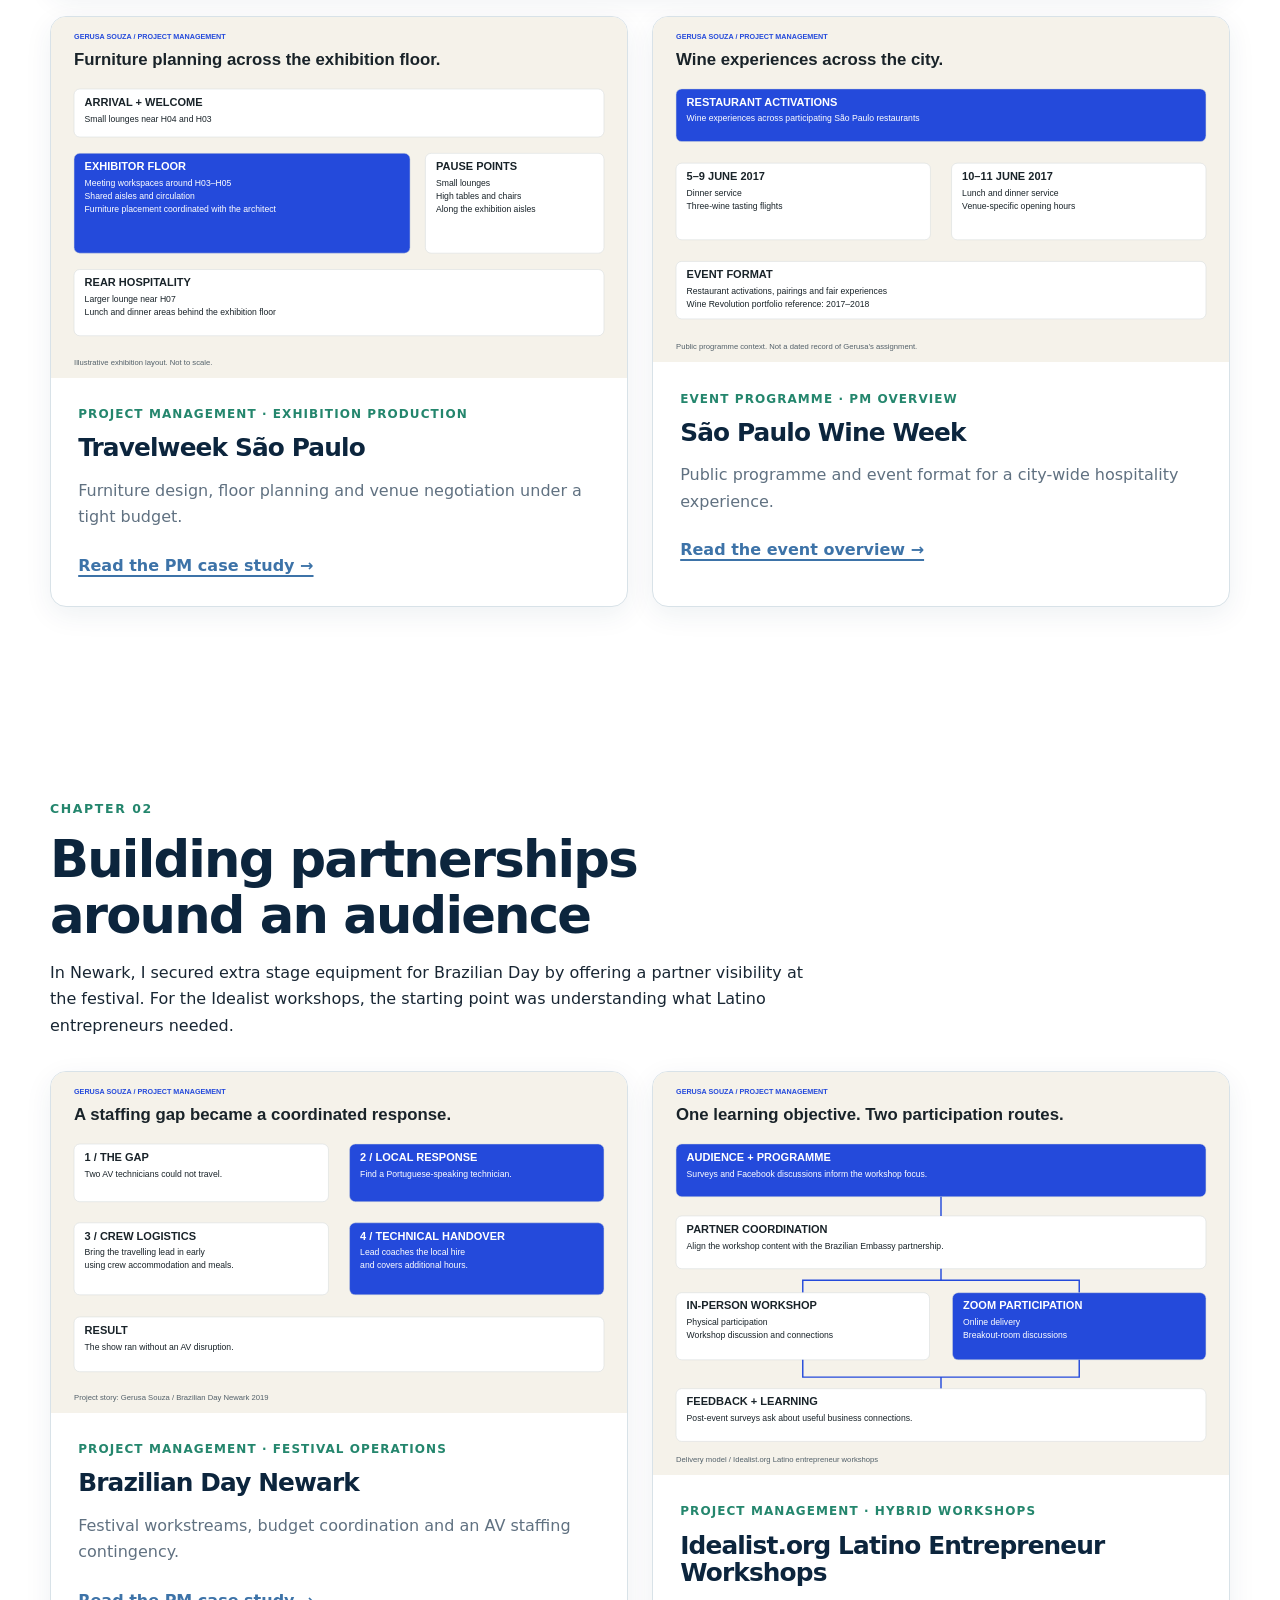
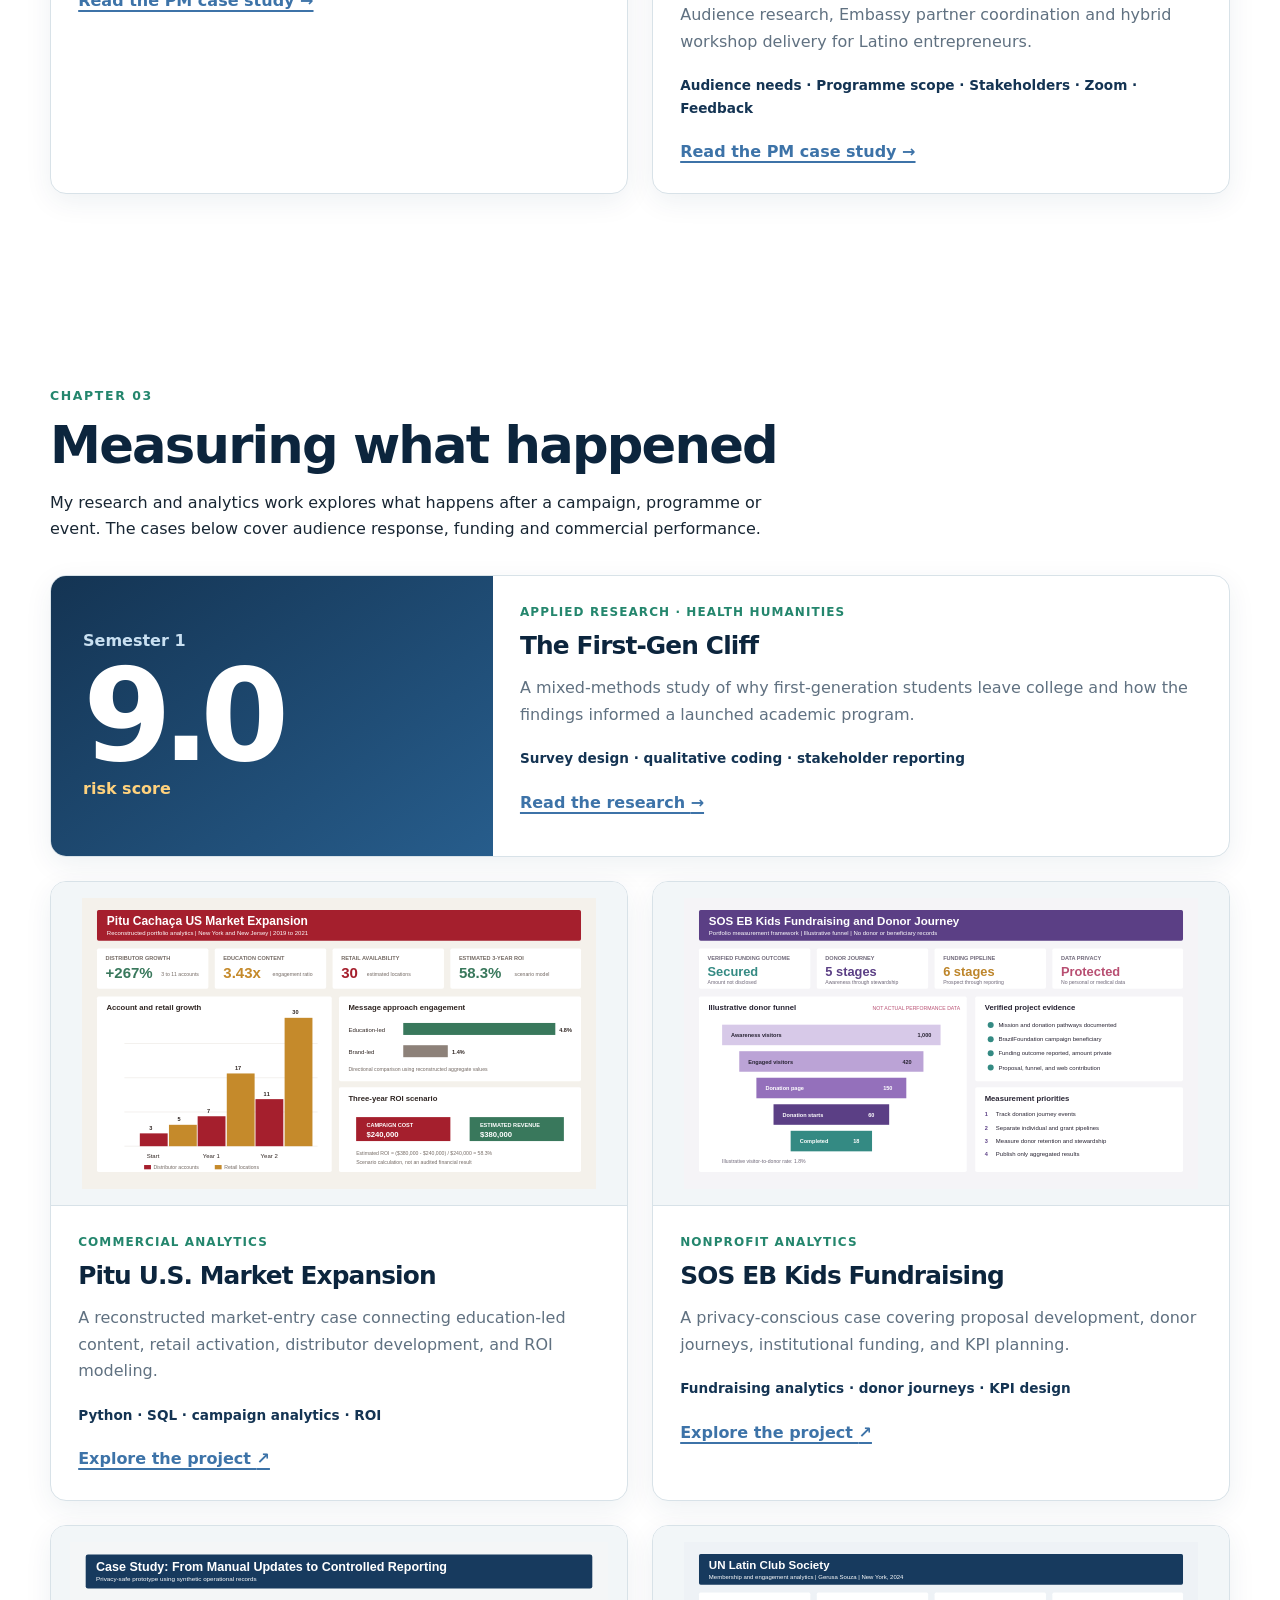
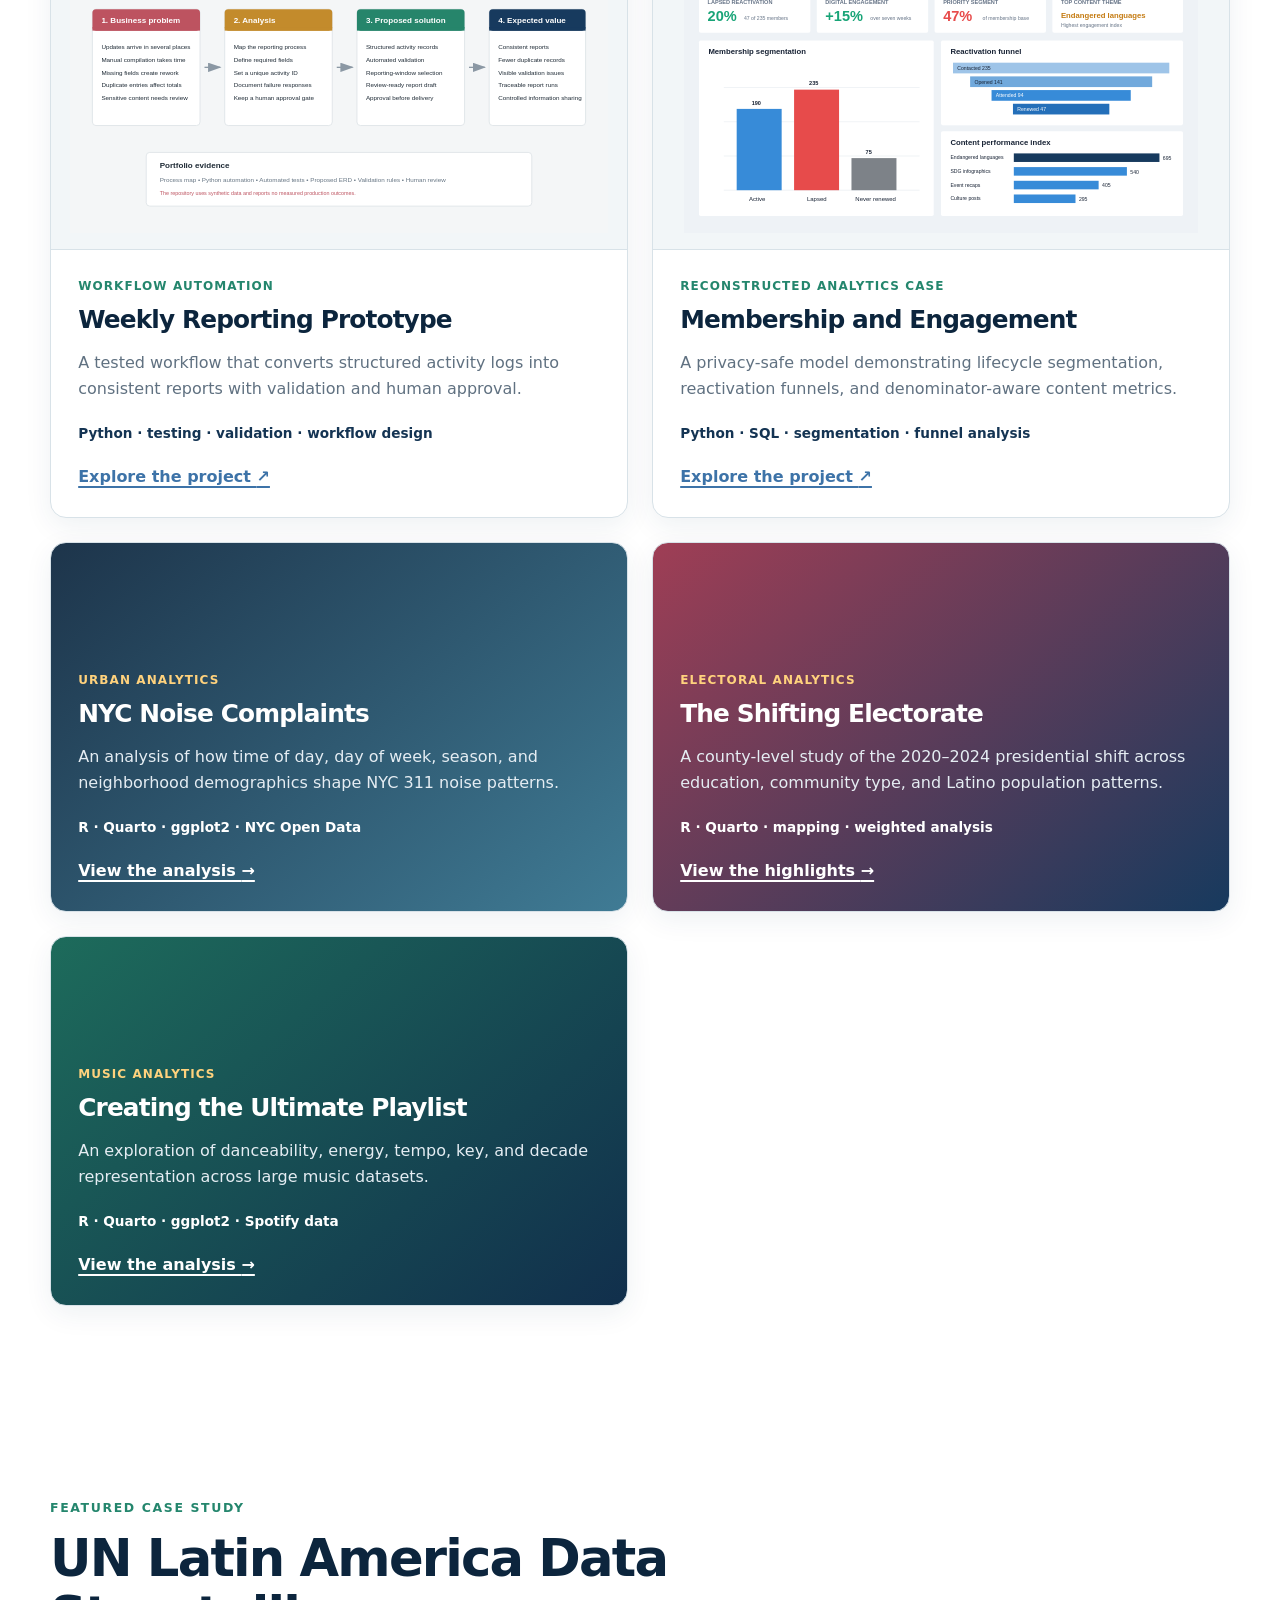
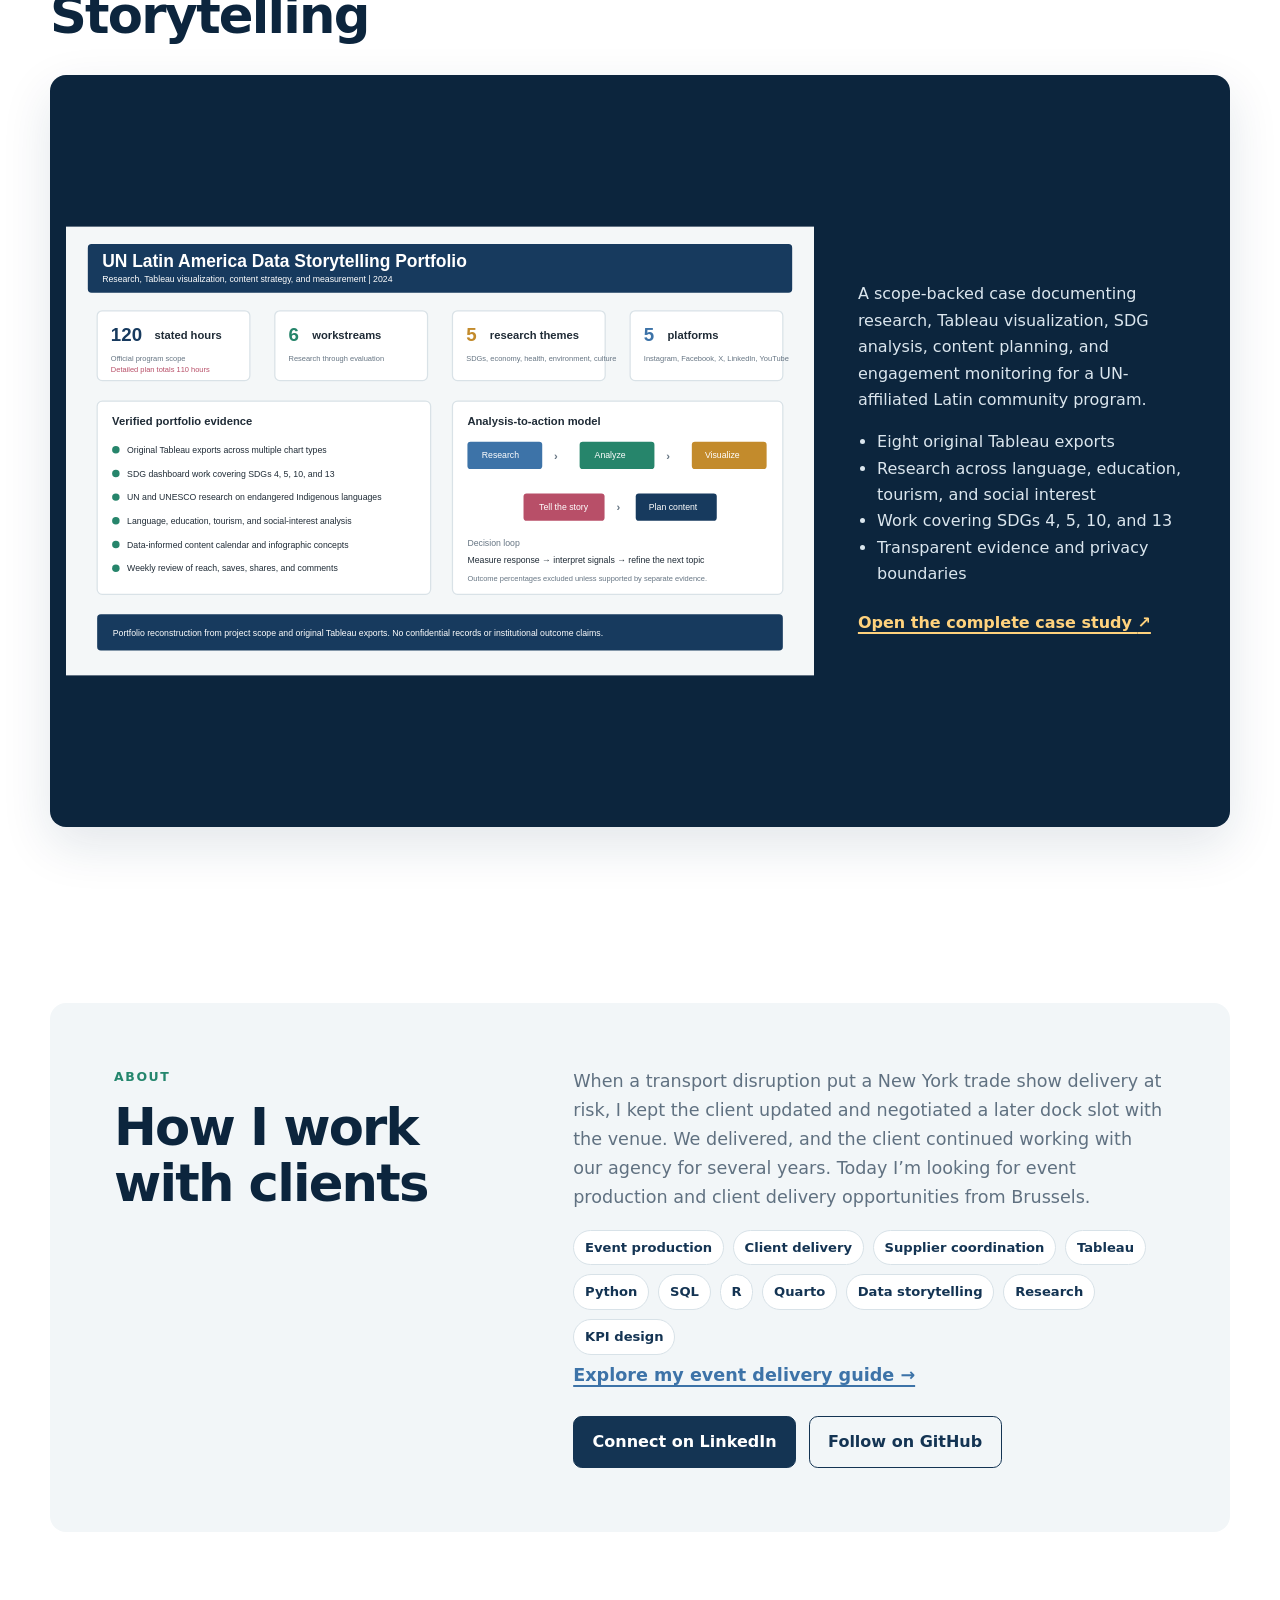
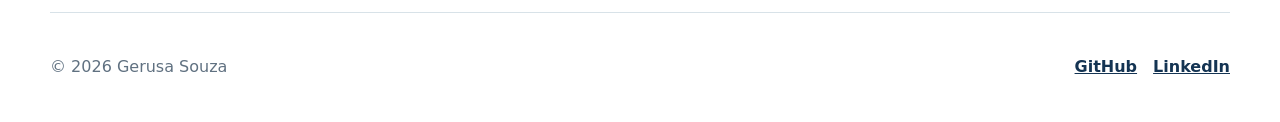
==== commit 798a852d: "Tell the portfolio story through event delivery, partnerships and measurement" ====
--- a/index.html
+++ b/index.html
@@ -3,16 +3,16 @@
 <head>
   <meta charset="utf-8">
   <meta name="viewport" content="width=device-width, initial-scale=1">
-  <title>Gerusa Souza | Business Analytics Portfolio</title>
+  <title>Gerusa Souza | Event Production and Client Delivery Portfolio</title>
   <meta name="description" content="Gerusa Souza's portfolio of business analytics, Tableau, research, data storytelling, and workflow automation projects.">
   <meta property="og:type" content="website">
-  <meta property="og:title" content="Gerusa Souza | Business Analytics Portfolio">
+  <meta property="og:title" content="Gerusa Souza | Event Production and Client Delivery Portfolio">
   <meta property="og:description" content="Business analytics, Tableau, research, data storytelling, and workflow automation projects.">
   <meta property="og:url" content="https://lamariah.github.io/STUDIES_AND_RESEARCH/">
   <meta property="og:image" content="https://lamariah.github.io/STUDIES_AND_RESEARCH/projects/un-data-storytelling-content-strategy/assets/tableau-work-gallery.png">
   <meta property="og:image:alt" content="A gallery of Tableau visualizations from Gerusa Souza's portfolio">
   <meta name="twitter:card" content="summary_large_image">
-  <meta name="twitter:title" content="Gerusa Souza | Business Analytics Portfolio">
+  <meta name="twitter:title" content="Gerusa Souza | Event Production and Client Delivery Portfolio">
   <meta name="twitter:description" content="Business analytics, Tableau, research, data storytelling, and workflow automation projects.">
   <meta name="twitter:image" content="https://lamariah.github.io/STUDIES_AND_RESEARCH/projects/un-data-storytelling-content-strategy/assets/tableau-work-gallery.png">
   <link rel="canonical" href="https://lamariah.github.io/STUDIES_AND_RESEARCH/">
@@ -33,9 +33,9 @@
   <main id="top">
     <section class="hero" aria-labelledby="hero-title">
       <div class="hero-copy">
-        <p class="eyebrow">Business analytics + communications</p>
-        <h1 id="hero-title">Turning evidence into decisions people can use.</h1>
-        <p class="hero-intro">I combine analytics, research, and stakeholder communication to make complex work clear. My portfolio spans event operations, Tableau storytelling, applied research, commercial strategy, nonprofit measurement, and workflow automation.</p>
+        <p class="eyebrow">Gerusa Souza · Event producer · Brussels</p>
+        <h1 id="hero-title">From the client brief to the event floor.</h1>
+        <p class="hero-intro">I’ve produced events in São Paulo and New York, from race weekends at Interlagos to workshops at the Hilton. Now based in Brussels, I bring the same hands-on approach to every project: understand what the client needs, prepare the team and solve problems on the floor.</p>
         <div class="actions">
           <a class="button button-primary" href="#projects">Explore projects</a>
           <a class="button button-secondary" href="https://github.com/LaMariah/STUDIES_AND_RESEARCH" target="_blank" rel="noreferrer">View GitHub repository</a>
@@ -46,13 +46,43 @@
           <li><strong>Brussels</strong><span>International perspective</span></li>
         </ul>
       </div>
-      <figure class="hero-visual">
-        <img src="projects/un-data-storytelling-content-strategy/assets/tableau-work-gallery.png" alt="Gallery of Tableau visualizations covering language, tourism, education, and social media" width="1184" height="1393">
-        <figcaption>Selected Tableau work from a 2024 UN-affiliated data storytelling project.</figcaption>
-      </figure>
+      <figure class="hero-visual"><img style="display:block;width:100%;height:auto" src="projects/interlagos-event-operations/visuals/04-furniture-reuse.svg" alt="Furniture reuse across Formula 1 and Porsche Cup accounts" width="1200" height="760" loading="lazy"><figcaption>Interlagos, São Paulo. Formula 1 hospitality and Porsche Cup production.</figcaption></figure>
     </section>
 
-    <section class="featured" aria-labelledby="featured-title">
+    
+
+    <section class="projects" id="projects" aria-labelledby="projects-title"><div class="section-heading"><p class="eyebrow">Chapter 01</p><h2 id="projects-title">Delivering live events</h2><p>At Interlagos, two accounts shared a race weekend. At Travelweek, four experiences shared one floor. Each called for different decisions about space, suppliers and timing.</p></div><div class="project-grid"><article class="project-card project-card-wide">
+          <a href="projects/interlagos-event-operations/" aria-label="Read the Interlagos Formula 1 and Porsche Cup case study"><img style="display:block;width:100%;height:auto" src="projects/interlagos-event-operations/visuals/04-furniture-reuse.svg" alt="Furniture reuse across Formula 1 and Porsche Cup accounts" width="1200" height="760" loading="lazy"></a>
+          <div class="project-content"><p class="project-type">Event operations · Resource coordination</p><h3>Formula 1 + Porsche Cup at Interlagos</h3><p>How I reused furniture across two major accounts to save money and venue time under tight budgets and production deadlines.</p><p class="project-tools">Project management · Hospitality · Suppliers · Team coordination</p><a class="text-link" href="projects/interlagos-event-operations/">Read the visual case study →</a><br><a class="text-link" href="projects/interlagos-event-operations/resources.html">Explore the delivery guide →</a></div>
+        </article>
+<article class="project-card"><a href="projects/travelweek-sao-paulo/"><img style="display:block;width:100%;height:auto" src="projects/travelweek-sao-paulo/visuals/floor-zones.svg" alt="Travelweek São Paulo project overview" width="1200" height="800" loading="lazy"></a><div class="project-content"><p class="project-type">Project management · Exhibition production</p><h3>Travelweek São Paulo</h3><p>Furniture design, floor planning and venue negotiation under a tight budget.</p><a class="text-link" href="projects/travelweek-sao-paulo/">Read the PM case study →</a></div></article>
+<article class="project-card"><a href="projects/sao-paulo-wine-week/"><img style="display:block;width:100%;height:auto" src="projects/sao-paulo-wine-week/visuals/programme.svg" alt="São Paulo Wine Week project overview" width="1200" height="800" loading="lazy"></a><div class="project-content"><p class="project-type">Event programme · PM overview</p><h3>São Paulo Wine Week</h3><p>Public programme and event format for a city-wide hospitality experience.</p><a class="text-link" href="projects/sao-paulo-wine-week/">Read the event overview →</a></div></article></div></section><section class="projects" id="partnerships" aria-labelledby="partnerships-title"><div class="section-heading"><p class="eyebrow">Chapter 02</p><h2 id="partnerships-title">Building partnerships around an audience</h2><p>In Newark, I secured extra stage equipment for Brazilian Day by offering a partner visibility at the festival. For the Idealist workshops, the starting point was understanding what Latino entrepreneurs needed.</p></div><div class="project-grid"><article class="project-card"><a href="projects/brazilian-day-newark/"><img style="display:block;width:100%;height:auto" src="projects/brazilian-day-newark/visuals/av-contingency.svg" alt="Brazilian Day Newark project overview" width="1200" height="800" loading="lazy"></a><div class="project-content"><p class="project-type">Project management · Festival operations</p><h3>Brazilian Day Newark</h3><p>Festival workstreams, budget coordination and an AV staffing contingency.</p><a class="text-link" href="projects/brazilian-day-newark/">Read the PM case study →</a></div></article>
+<article class="project-card">
+          <a href="projects/idealist-hybrid-workshops/"><img style="display:block;width:100%;height:auto" src="projects/idealist-hybrid-workshops/visuals/hybrid-delivery.svg" alt="Idealist workshop model connecting audience research, partners, in-person and Zoom participation, and feedback" width="1200" height="840" loading="lazy"></a>
+          <div class="project-content"><p class="project-type">Project management · Hybrid workshops</p><h3>Idealist.org Latino Entrepreneur Workshops</h3><p>Audience research, Embassy partner coordination and hybrid workshop delivery for Latino entrepreneurs.</p><p class="project-tools">Audience needs · Programme scope · Stakeholders · Zoom · Feedback</p><a class="text-link" href="projects/idealist-hybrid-workshops/">Read the PM case study →</a></div>
+        </article></div></section><section class="projects" id="measurement" aria-labelledby="measurement-title"><div class="section-heading"><p class="eyebrow">Chapter 03</p><h2 id="measurement-title">Measuring what happened</h2><p>My research and analytics work explores what happens after a campaign, programme or event. The cases below cover audience response, funding and commercial performance.</p></div><div class="project-grid"><article class="project-card project-card-wide">
+          <div class="project-visual visual-first-gen" aria-hidden="true"><span>Semester 1</span><strong>9.0</strong><small>risk score</small></div>
+          <div class="project-content"><p class="project-type">Applied research · Health humanities</p><h3>The First-Gen Cliff</h3><p>A mixed-methods study of why first-generation students leave college and how the findings informed a launched academic program.</p><p class="project-tools">Survey design · qualitative coding · stakeholder reporting</p><a class="text-link" href="laguardia.html">Read the research <span aria-hidden="true">→</span></a></div>
+        </article>
+<article class="project-card">
+          <img src="projects/pitu-market-expansion-analytics/assets/pitu-market-expansion-dashboard.svg" alt="Pitu market expansion analytics dashboard" width="1200" height="680" loading="lazy">
+          <div class="project-content"><p class="project-type">Commercial analytics</p><h3>Pitu U.S. Market Expansion</h3><p>A reconstructed market-entry case connecting education-led content, retail activation, distributor development, and ROI modeling.</p><p class="project-tools">Python · SQL · campaign analytics · ROI</p><a class="text-link" href="https://github.com/LaMariah/STUDIES_AND_RESEARCH/tree/main/projects/pitu-market-expansion-analytics" target="_blank" rel="noreferrer">Explore the project <span aria-hidden="true">↗</span></a></div>
+        </article>
+<article class="project-card">
+          <img src="projects/sos-eb-kids-fundraising-analytics/assets/sos-eb-kids-fundraising-dashboard.svg" alt="SOS EB Kids fundraising and donor journey dashboard" width="1200" height="680" loading="lazy">
+          <div class="project-content"><p class="project-type">Nonprofit analytics</p><h3>SOS EB Kids Fundraising</h3><p>A privacy-conscious case covering proposal development, donor journeys, institutional funding, and KPI planning.</p><p class="project-tools">Fundraising analytics · donor journeys · KPI design</p><a class="text-link" href="https://github.com/LaMariah/STUDIES_AND_RESEARCH/tree/main/projects/sos-eb-kids-fundraising-analytics" target="_blank" rel="noreferrer">Explore the project <span aria-hidden="true">↗</span></a></div>
+        </article>
+<article class="project-card">
+          <img src="projects/weekly-report-automation/assets/case-study-overview.svg" alt="Weekly reporting automation case study overview" width="1200" height="650" loading="lazy">
+          <div class="project-content"><p class="project-type">Workflow automation</p><h3>Weekly Reporting Prototype</h3><p>A tested workflow that converts structured activity logs into consistent reports with validation and human approval.</p><p class="project-tools">Python · testing · validation · workflow design</p><a class="text-link" href="https://github.com/LaMariah/STUDIES_AND_RESEARCH/tree/main/projects/weekly-report-automation" target="_blank" rel="noreferrer">Explore the project <span aria-hidden="true">↗</span></a></div>
+        </article>
+<article class="project-card">
+          <img src="projects/un-membership-analytics/assets/un-membership-dashboard.svg" alt="Illustrative UN Latin Club membership and engagement dashboard" width="1200" height="680" loading="lazy">
+          <div class="project-content"><p class="project-type">Reconstructed analytics case</p><h3>Membership and Engagement</h3><p>A privacy-safe model demonstrating lifecycle segmentation, reactivation funnels, and denominator-aware content metrics.</p><p class="project-tools">Python · SQL · segmentation · funnel analysis</p><a class="text-link" href="https://github.com/LaMariah/STUDIES_AND_RESEARCH/tree/main/projects/un-membership-analytics" target="_blank" rel="noreferrer">Explore the project <span aria-hidden="true">↗</span></a></div>
+        </article>
+<article class="project-card project-card-text visual-noise"><div class="project-content"><p class="project-type">Urban analytics</p><h3>NYC Noise Complaints</h3><p>An analysis of how time of day, day of week, season, and neighborhood demographics shape NYC 311 noise patterns.</p><p class="project-tools">R · Quarto · ggplot2 · NYC Open Data</p><a class="text-link" href="finalprojectpresent.html">View the analysis <span aria-hidden="true">→</span></a></div></article>
+<article class="project-card project-card-text visual-election"><div class="project-content"><p class="project-type">Electoral analytics</p><h3>The Shifting Electorate</h3><p>A county-level study of the 2020–2024 presidential shift across education, community type, and Latino population patterns.</p><p class="project-tools">R · Quarto · mapping · weighted analysis</p><a class="text-link" href="mp04_highlights.html">View the highlights <span aria-hidden="true">→</span></a></div></article>
+<article class="project-card project-card-text visual-playlist"><div class="project-content"><p class="project-type">Music analytics</p><h3>Creating the Ultimate Playlist</h3><p>An exploration of danceability, energy, tempo, key, and decade representation across large music datasets.</p><p class="project-tools">R · Quarto · ggplot2 · Spotify data</p><a class="text-link" href="mp03.html">View the analysis <span aria-hidden="true">→</span></a></div></article></div></section><section class="featured" aria-labelledby="featured-title">
       <div class="section-heading"><p class="eyebrow">Featured case study</p><h2 id="featured-title">UN Latin America Data Storytelling</h2></div>
       <div class="featured-grid">
         <img src="projects/un-data-storytelling-content-strategy/assets/project-evidence-dashboard.svg" alt="Evidence dashboard for the UN Latin America data storytelling portfolio" width="1200" height="720">
@@ -64,57 +94,9 @@
       </div>
     </section>
 
-    <section id="projects" class="projects" aria-labelledby="projects-title">
-      <div class="section-heading"><p class="eyebrow">Selected work</p><h2 id="projects-title">Projects across events, strategy, and analytics</h2>
-        <p><a class="text-link" href="projects/event-production-blueprint/">Explore the Event Production Blueprint and visual case studies →</a></p></div>
-      <div class="project-grid">
-        <article class="project-card project-card-wide">
-          <a href="projects/interlagos-event-operations/" aria-label="Read the Interlagos Formula 1 and Porsche Cup case study"><img style="display:block;width:100%;height:auto" src="projects/interlagos-event-operations/visuals/04-furniture-reuse.svg" alt="Furniture reuse across Formula 1 and Porsche Cup accounts" width="1200" height="760" loading="lazy"></a>
-          <div class="project-content"><p class="project-type">Event operations · Resource coordination</p><h3>Formula 1 + Porsche Cup at Interlagos</h3><p>How I reused furniture across two major accounts to save money and venue time under tight budgets and production deadlines.</p><p class="project-tools">Project management · Hospitality · Suppliers · Team coordination</p><a class="text-link" href="projects/interlagos-event-operations/">Read the visual case study →</a><br><a class="text-link" href="projects/interlagos-event-operations/resources.html">Explore the delivery guide →</a></div>
-        </article>
-
-<article class="project-card"><a href="projects/travelweek-sao-paulo/"><img style="display:block;width:100%;height:auto" src="projects/travelweek-sao-paulo/visuals/floor-zones.svg" alt="Numbered Travel Week LATAM schematic showing exhibition, welcome, hospitality and talks" width="1200" height="800" loading="lazy"></a><div class="project-content"><p class="project-type">Project management · Exhibition production</p><h3>Travelweek São Paulo</h3><p>See how I planned furniture and guest flow for an exhibition, meetings and hospitality sharing one floor at the Bienal.</p><a class="text-link" href="projects/travelweek-sao-paulo/">Read the PM case study →</a></div></article><article class="project-card"><a href="projects/brazilian-day-newark/"><img style="display:block;width:100%;height:auto" src="projects/brazilian-day-newark/visuals/av-contingency.svg" alt="Brazilian Day Newark project overview" width="1200" height="800" loading="lazy"></a><div class="project-content"><p class="project-type">Project management · Festival operations</p><h3>Brazilian Day Newark</h3><p>Festival workstreams, budget coordination and an AV staffing contingency.</p><a class="text-link" href="projects/brazilian-day-newark/">Read the PM case study →</a></div></article><article class="project-card" style="align-self:start"><a href="projects/sao-paulo-wine-week/"><img style="display:block;width:100%;height:auto;aspect-ratio:1200/790" src="projects/sao-paulo-wine-week/visuals/programme-walkthrough.svg" alt="São Paulo Wine Week project overview" width="1200" height="790" loading="lazy"></a><div class="project-content"><p class="project-type">Event programme · PM overview</p><h3>São Paulo Wine Week</h3><p>Public programme and event format for a city-wide hospitality experience.</p><a class="text-link" href="projects/sao-paulo-wine-week/">Read the event overview →</a></div></article>
-<article class="project-card" style="align-self:start"><a href="projects/sendi-expo/"><img style="display:block;width:100%;height:auto;aspect-ratio:1200/790" src="projects/sendi-expo/visuals/expo-walkthrough.svg" alt="SENDI Expo production walkthrough" width="1200" height="790" loading="lazy"></a><div class="project-content"><p class="project-type">Project management · Energy sector exhibition</p><h3>SENDI Expo</h3><p>Production direction in partnership with Cybilla Spinelli and Expo3.</p><a class="text-link" href="projects/sendi-expo/">Read the visual case study →</a></div></article>
-
-        <article class="project-card">
-          <a href="projects/idealist-hybrid-workshops/"><img style="display:block;width:100%;height:auto" src="projects/idealist-hybrid-workshops/visuals/hybrid-delivery.svg" alt="Idealist workshop model connecting audience research, partners, in-person and Zoom participation, and feedback" width="1200" height="840" loading="lazy"></a>
-          <div class="project-content"><p class="project-type">Project management · Hybrid workshops</p><h3>Idealist.org Latino Entrepreneur Workshops</h3><p>Audience research, Embassy partner coordination and hybrid workshop delivery for Latino entrepreneurs.</p><p class="project-tools">Audience needs · Programme scope · Stakeholders · Zoom · Feedback</p><a class="text-link" href="projects/idealist-hybrid-workshops/">Read the PM case study →</a></div>
-        </article>
-
-        <article class="project-card project-card-wide">
-          <div class="project-visual visual-first-gen" aria-hidden="true"><span>Semester 1</span><strong>9.0</strong><small>risk score</small></div>
-          <div class="project-content"><p class="project-type">Applied research · Health humanities</p><h3>The First-Gen Cliff</h3><p>A mixed-methods study of why first-generation students leave college and how the findings informed a launched academic program.</p><p class="project-tools">Survey design · qualitative coding · stakeholder reporting</p><a class="text-link" href="laguardia.html">Read the research <span aria-hidden="true">→</span></a></div>
-        </article>
-
-        <article class="project-card">
-          <img src="projects/pitu-market-expansion-analytics/assets/pitu-market-expansion-dashboard.svg" alt="Pitu market expansion analytics dashboard" width="1200" height="680" loading="lazy">
-          <div class="project-content"><p class="project-type">Commercial analytics</p><h3>Pitu U.S. Market Expansion</h3><p>A reconstructed market-entry case connecting education-led content, retail activation, distributor development, and ROI modeling.</p><p class="project-tools">Python · SQL · campaign analytics · ROI</p><a class="text-link" href="https://github.com/LaMariah/STUDIES_AND_RESEARCH/tree/main/projects/pitu-market-expansion-analytics" target="_blank" rel="noreferrer">Explore the project <span aria-hidden="true">↗</span></a></div>
-        </article>
-
-        <article class="project-card">
-          <img src="projects/sos-eb-kids-fundraising-analytics/assets/sos-eb-kids-fundraising-dashboard.svg" alt="SOS EB Kids fundraising and donor journey dashboard" width="1200" height="680" loading="lazy">
-          <div class="project-content"><p class="project-type">Nonprofit analytics</p><h3>SOS EB Kids Fundraising</h3><p>A privacy-conscious case covering proposal development, donor journeys, institutional funding, and KPI planning.</p><p class="project-tools">Fundraising analytics · donor journeys · KPI design</p><a class="text-link" href="https://github.com/LaMariah/STUDIES_AND_RESEARCH/tree/main/projects/sos-eb-kids-fundraising-analytics" target="_blank" rel="noreferrer">Explore the project <span aria-hidden="true">↗</span></a></div>
-        </article>
-
-        <article class="project-card">
-          <img src="projects/weekly-report-automation/assets/case-study-overview.svg" alt="Weekly reporting automation case study overview" width="1200" height="650" loading="lazy">
-          <div class="project-content"><p class="project-type">Workflow automation</p><h3>Weekly Reporting Prototype</h3><p>A tested workflow that converts structured activity logs into consistent reports with validation and human approval.</p><p class="project-tools">Python · testing · validation · workflow design</p><a class="text-link" href="https://github.com/LaMariah/STUDIES_AND_RESEARCH/tree/main/projects/weekly-report-automation" target="_blank" rel="noreferrer">Explore the project <span aria-hidden="true">↗</span></a></div>
-        </article>
-
-        <article class="project-card">
-          <img src="projects/un-membership-analytics/assets/un-membership-dashboard.svg" alt="Illustrative UN Latin Club membership and engagement dashboard" width="1200" height="680" loading="lazy">
-          <div class="project-content"><p class="project-type">Reconstructed analytics case</p><h3>Membership and Engagement</h3><p>A privacy-safe model demonstrating lifecycle segmentation, reactivation funnels, and denominator-aware content metrics.</p><p class="project-tools">Python · SQL · segmentation · funnel analysis</p><a class="text-link" href="https://github.com/LaMariah/STUDIES_AND_RESEARCH/tree/main/projects/un-membership-analytics" target="_blank" rel="noreferrer">Explore the project <span aria-hidden="true">↗</span></a></div>
-        </article>
-
-        <article class="project-card project-card-text visual-noise"><div class="project-content"><p class="project-type">Urban analytics</p><h3>NYC Noise Complaints</h3><p>An analysis of how time of day, day of week, season, and neighborhood demographics shape NYC 311 noise patterns.</p><p class="project-tools">R · Quarto · ggplot2 · NYC Open Data</p><a class="text-link" href="finalprojectpresent.html">View the analysis <span aria-hidden="true">→</span></a></div></article>
-        <article class="project-card project-card-text visual-election"><div class="project-content"><p class="project-type">Electoral analytics</p><h3>The Shifting Electorate</h3><p>A county-level study of the 2020–2024 presidential shift across education, community type, and Latino population patterns.</p><p class="project-tools">R · Quarto · mapping · weighted analysis</p><a class="text-link" href="mp04_highlights.html">View the highlights <span aria-hidden="true">→</span></a></div></article>
-        <article class="project-card project-card-text visual-playlist"><div class="project-content"><p class="project-type">Music analytics</p><h3>Creating the Ultimate Playlist</h3><p>An exploration of danceability, energy, tempo, key, and decade representation across large music datasets.</p><p class="project-tools">R · Quarto · ggplot2 · Spotify data</p><a class="text-link" href="mp03.html">View the analysis <span aria-hidden="true">→</span></a></div></article>
-      </div>
-    </section>
-
     <section id="about" class="about" aria-labelledby="about-title">
-      <div><p class="eyebrow">About</p><h2 id="about-title">Analytics grounded in real-world communication</h2></div>
-      <div class="about-copy"><p>I bring more than ten years of communications, event production, stakeholder coordination, and international project experience to business analytics. That combination helps me move from raw evidence to a recommendation that teams can understand and act on.</p><div class="skill-list" aria-label="Core skills"><span>Tableau</span><span>Python</span><span>SQL</span><span>R</span><span>Quarto</span><span>Data storytelling</span><span>Research</span><span>KPI design</span></div><div class="actions"><a class="button button-primary" href="https://www.linkedin.com/in/gms123456/" target="_blank" rel="noreferrer">Connect on LinkedIn</a><a class="button button-secondary" href="https://github.com/LaMariah" target="_blank" rel="noreferrer">Follow on GitHub</a></div></div>
+      <div><p class="eyebrow">About</p><h2 id="about-title">How I work with clients</h2></div>
+      <div class="about-copy"><p>When a transport disruption put a New York trade show delivery at risk, I kept the client updated and negotiated a later dock slot with the venue. We delivered, and the client continued working with our agency for several years. Today I’m looking for event production and client delivery opportunities from Brussels.</p><div class="skill-list" aria-label="Core skills"><span>Event production</span><span>Client delivery</span><span>Supplier coordination</span><span>Tableau</span><span>Python</span><span>SQL</span><span>R</span><span>Quarto</span><span>Data storytelling</span><span>Research</span><span>KPI design</span></div><p><a class="text-link" href="projects/interlagos-event-operations/resources.html">Explore my event delivery guide →</a></p><div class="actions"><a class="button button-primary" href="https://www.linkedin.com/in/gms123456/" target="_blank" rel="noreferrer">Connect on LinkedIn</a><a class="button button-secondary" href="https://github.com/LaMariah" target="_blank" rel="noreferrer">Follow on GitHub</a></div></div>
     </section>
   </main>
 
